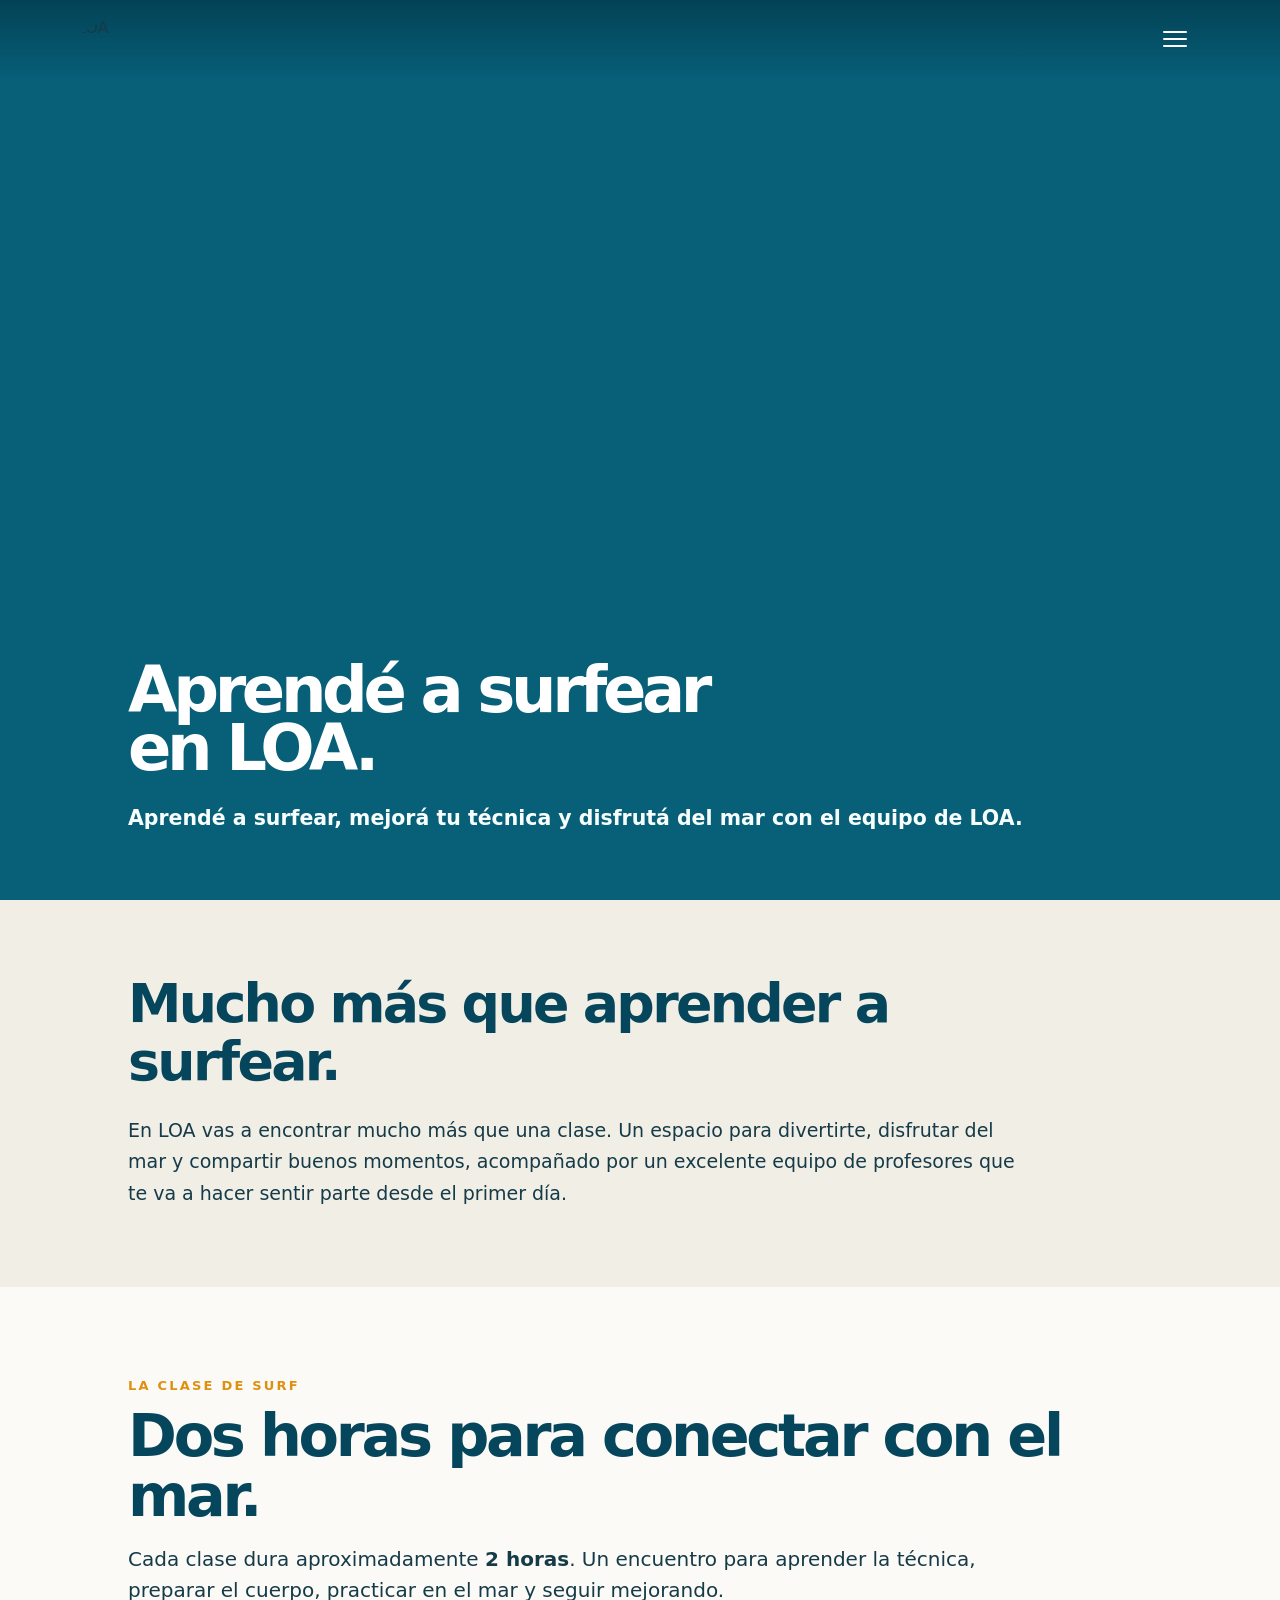
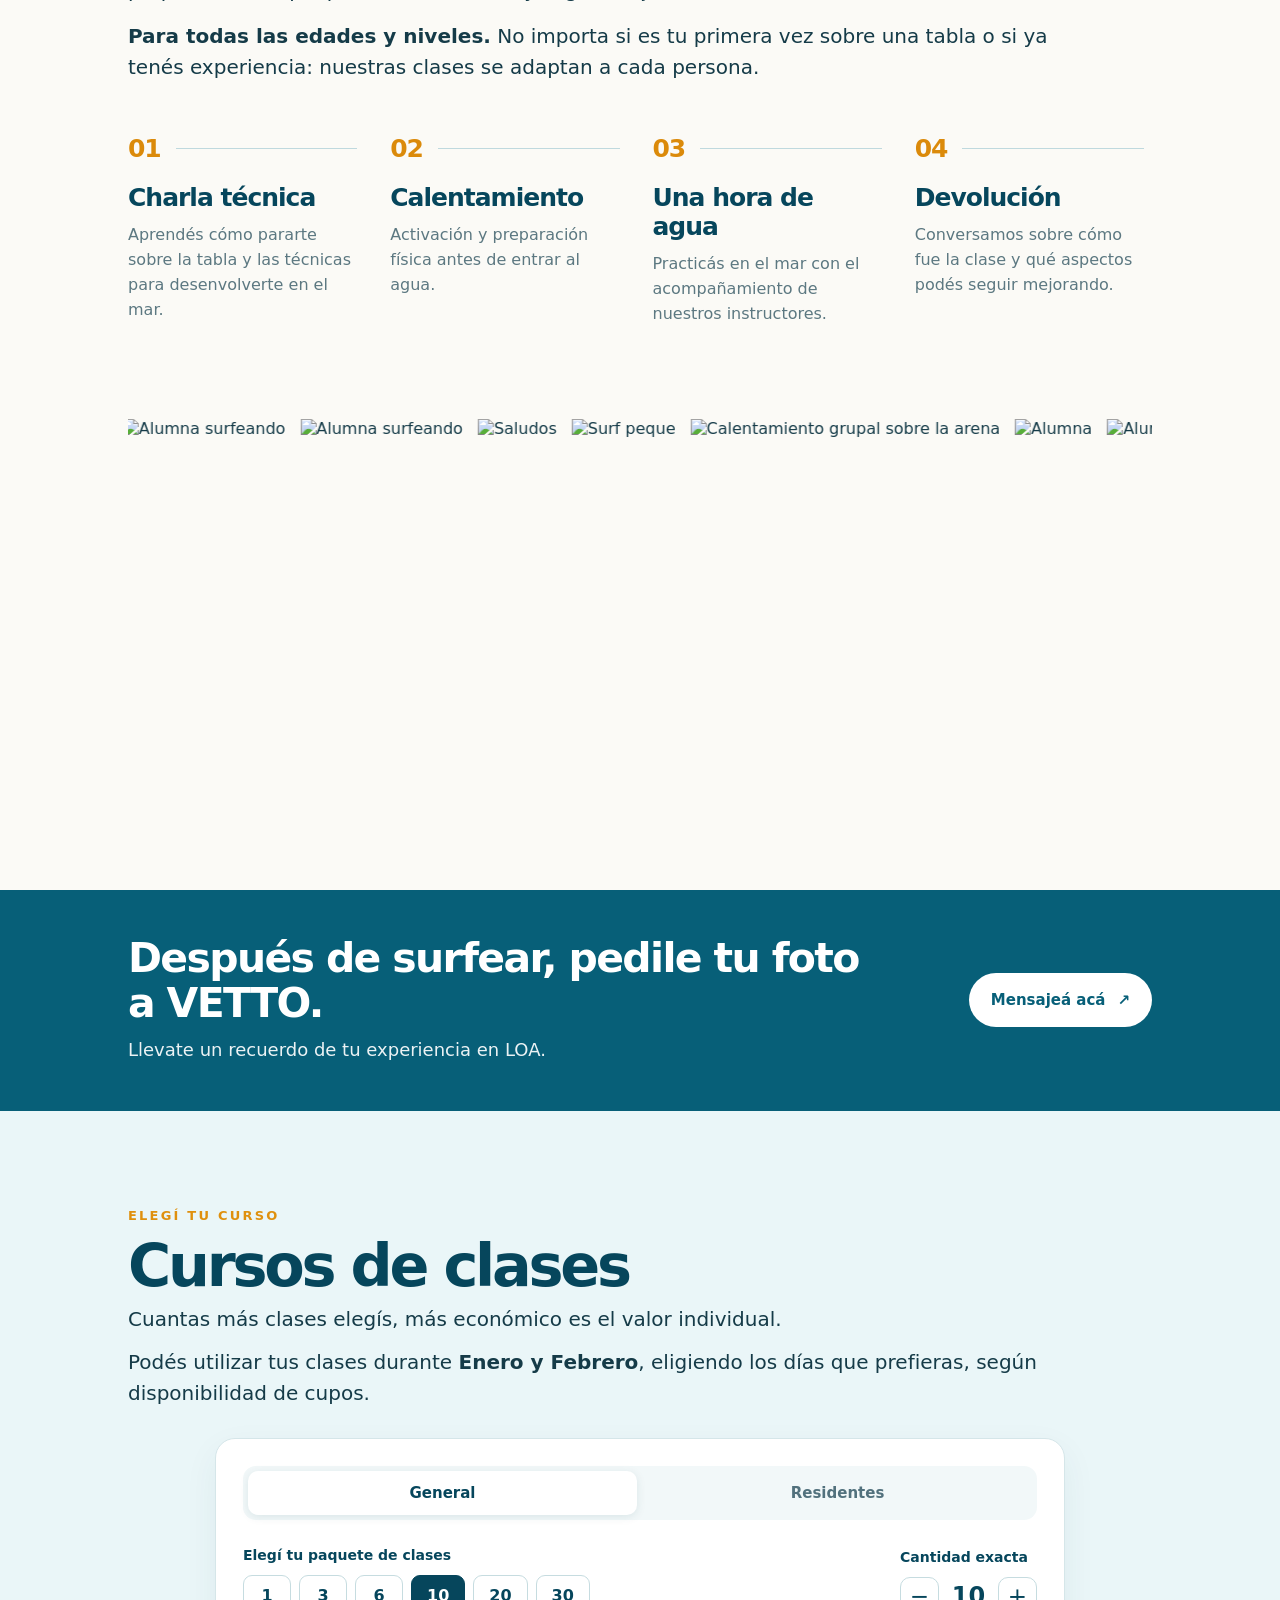
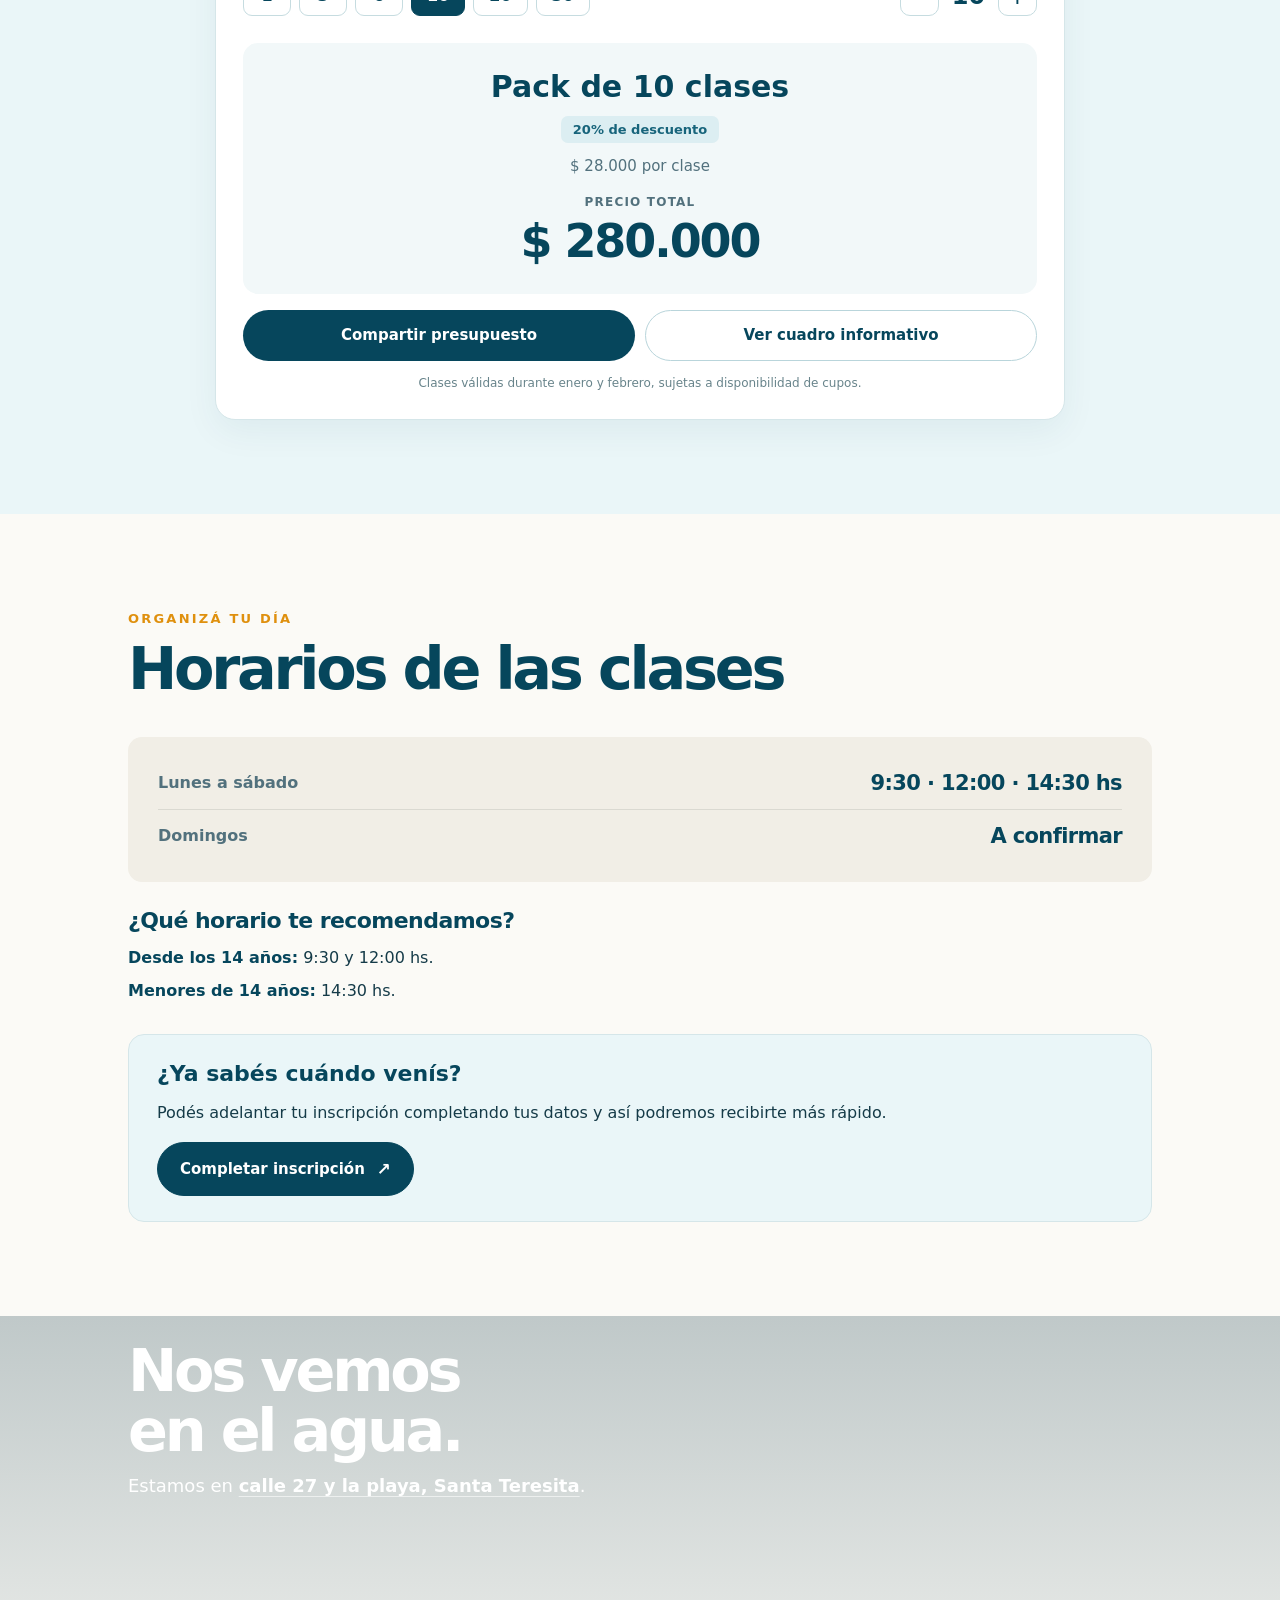
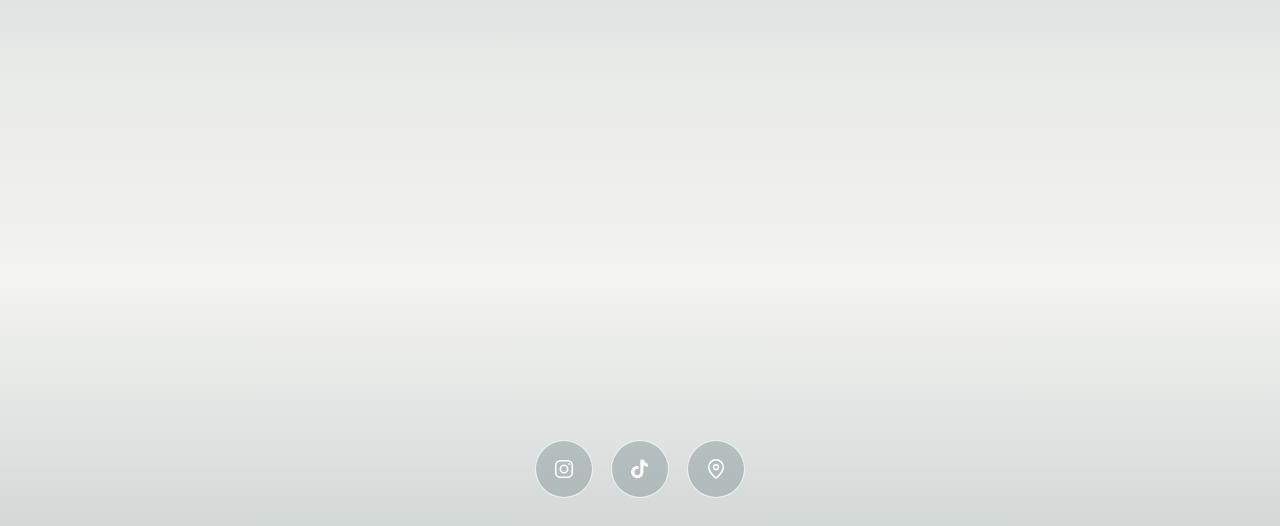
==== web/clases/index.html @ f071a252 "valores en vez de paquetes" ====
<!doctype html>
<html lang="es-AR">
<head>
    <meta charset="utf-8"><meta name="viewport" content="width=device-width,initial-scale=1">
    <title>Clases de surf · LOA</title>
    <meta name="description" content="Conocé cómo son las clases y cursos de surf de LOA en Santa Teresita. Horarios, modalidades y paquetes de clases.">
    <link rel="icon" type="image/png" href="images/favicon.png">
    <link rel="apple-touch-icon" href="images/favicon.png">
    <style>
        /* LOA · Clases de surf — CSS consolidado y sin estilos obsoletos. */
        :root{--deep:#06465c;--blue:#075f78;--orange:#f7a51a;--ink:#153b48;--muted:#67818b;--cream:#fbfaf6;--sky:#eaf6f8;--line:#dce8e9;--white:#fff;}
        *{box-sizing:border-box;}
        html{scroll-behavior:smooth;}
        body{margin:0;background:var(--cream);color:var(--ink);font-family:Inter,ui-sans-serif,system-ui,-apple-system,"Segoe UI",sans-serif;}
        button,a{font:inherit;}
        a{color:inherit;}
        .wrap{width:80%;max-width:1180px;margin-inline:auto;}
        .hero{background:#075f78 url("images/portadamen.jpg") center 52%/cover;position:relative;color:white;}
        .hero:before{content:"";position:absolute;inset:0;background:linear-gradient(90deg,rgba(0,35,48,.77),rgba(0,35,48,.33) 68%,rgba(0,35,48,.12)),linear-gradient(0deg,rgba(0,35,48,.6),transparent 55%);}
        .hero-content{position:relative;padding-bottom:32px;}
        .hero h1{font-size:clamp(56px,8vw,112px);letter-spacing:-.068em;line-height:.92;margin:17px 0 25px;}
        .hero p{font-size:clamp(17px,1.6vw,22px);line-height:1.5;max-width:650px;margin:0 0 30px;color:#f8ffff;font-weight:600;}
        section{padding:94px 0;}
        .label{font-size:13px;font-weight:850;letter-spacing:.17em;color:#df900e;}
        .heading{font-size:clamp(37px,4.6vw,64px);letter-spacing:-.055em;line-height:1.02;margin:12px 0 22px;color:var(--deep);}
        .section-blurb{font-size:17px;line-height:1.65;color:#52717d;}

        .pricing-heading{display:flex;justify-content:space-between;align-items:end;gap:30px;margin-bottom:29px;width:100%;}
        .pricing-heading .heading{margin-bottom:8px;}
        .pricing-heading p{margin:0;font-size:16px;line-height:1.5;color:#5a7982;max-width:100%;width:100%;}
        .finish{position:relative;color:white;overflow:hidden;}
        .finish:after{content:"";position:absolute;right:-80px;bottom:-270px;width:560px;height:560px;border:75px solid #ffffff0b;border-radius:50%;}
        .finish .wrap{position:relative;z-index:1;}
        .finish .heading{color:white;max-width:750px;}
        .finish p{font-size:18px;max-width:670px;line-height:1.65;color:#dbeff2;}
        a:focus-visible,button:focus-visible{outline:3px solid var(--orange);outline-offset:3px;}
        @media(max-width:1050px){.wrap{width:auto;margin:0 6vw;}}
        @media(max-width:760px){.wrap{margin:0 20px;}.hero-content{padding-bottom:24px;}.hero h1{font-size:clamp(54px,13vw,78px);}section{padding:66px 0;}.pricing-heading{display:block;}}
        @media(max-width:380px){.wrap{margin:0 16px;}}
        @media(prefers-reduced-motion:reduce){*{scroll-behavior:auto!important;transition:none!important;}}
        .pricing{background:#eaf6f8;}

        .pricing-heading > div{width:100%;}

        .surf-price-list{background:#fff;border:1px solid #d5e6e9;border-radius:20px;overflow:hidden;max-width:850px;width:100%;margin:0 auto;}
        .surf-price-head,.surf-price-row{display:grid;grid-template-columns:1.15fr 1fr 1fr;align-items:center;column-gap:16px;padding-left:29px;padding-right:29px;}
        .surf-price-head{background:#f2f8f9;color:#708b93;font-size:11px;font-weight:850;letter-spacing:.12em; padding-top:13px; padding-bottom:13px; }
        .surf-price-head span:first-child{text-align:left;}
        .surf-price-head span:nth-child(2){text-align:center;}
        .surf-price-head span:nth-child(3){text-align:right;}
        .surf-price-row{border-top:1px solid #e5edef;min-height:54px;padding-top:9px;padding-bottom:9px;}
        .surf-price-residents{display:flex;align-items:center;justify-content:space-between;gap:12px;padding:14px 29px;background:#f2f8f9;border-top:2px solid #c3dfe5;color:#153b48;font-size:12px;font-weight:850;letter-spacing:.1em;}
        .surf-residents-discount{background:#dceef2;color:#17647b;padding:6px 10px;border-radius:6px;font-size:11px;font-weight:800;letter-spacing:.03em;white-space:nowrap;}
        .surf-count{text-align:left;}
        .surf-count strong{font-size:20px;color:var(--deep);font-weight:750;white-space:nowrap;}
        .surf-count-word{font-size:.78em;font-weight:650;letter-spacing:-.02em;color:var(--deep);}
        .surf-total{font-size:20px;color:var(--deep);font-weight:750;text-align:center;letter-spacing:-.035em;}
        .surf-unit{text-align:right;font-size:17px;font-weight:400;color:var(--blue);}
        .surf-price-badge{display:table;margin:3px 0 0 auto;padding:3px 8px;background:#e0f2f5;border-radius:5px;color:#17647b;font-size:10px;font-weight:800;line-height:1.25;letter-spacing:.02em;white-space:nowrap;}
        .surf-quote{max-width:850px;margin:0 auto;background:#fff;border:1px solid #d5e6e9;border-radius:20px;padding:27px;box-shadow:0 12px 35px rgba(10,68,82,.06);}
        .surf-quote-tabs{display:grid;grid-template-columns:1fr 1fr;gap:6px;padding:5px;background:#f2f8f9;border-radius:13px;}
        .surf-quote-tabs button{border:0;border-radius:10px;background:transparent;padding:13px 8px;color:#52717d;font:inherit;font-size:15px;font-weight:750;cursor:pointer;}
        .surf-quote-tabs button[aria-selected="true"]{background:#fff;color:var(--deep);box-shadow:0 2px 10px rgba(10,68,82,.10);}
        .surf-quote-controls{display:grid;grid-template-columns:1fr auto;align-items:end;gap:22px;margin:27px 0;}
        .surf-quote-label{display:block;font-size:14px;font-weight:750;color:var(--deep);margin-bottom:12px;}
        .surf-quote-packs{display:flex;flex-wrap:wrap;gap:8px;}
        .surf-quote-packs button{border:1px solid #c6dce0;background:#fff;color:var(--deep);border-radius:9px;padding:10px 15px;min-width:48px;font:inherit;font-weight:750;cursor:pointer;}
        .surf-quote-packs button[aria-pressed="true"]{background:var(--deep);border-color:var(--deep);color:#fff;}
        .surf-quote-stepper{display:flex;align-items:center;gap:12px;}
        .surf-quote-stepper button{width:39px;height:39px;border:1px solid #c6dce0;border-radius:10px;background:white;color:var(--deep);font-size:23px;cursor:pointer;}
        .surf-quote-stepper button:disabled{opacity:.35;cursor:default;}
        .surf-quote-count{min-width:35px;text-align:center;color:var(--deep);font-size:24px;font-weight:800;}
        .surf-quote-summary{background:#f2f8f9;border-radius:15px;padding:26px;text-align:center;}
        .surf-quote-summary h3{margin:0 0 12px;color:var(--deep);font-size:clamp(23px,3vw,30px);}
        .surf-quote-discount{display:inline-block;padding:6px 12px;border-radius:7px;background:#dceef2;color:#17647b;font-size:13px;font-weight:800;}
        .surf-quote-detail{margin:14px 0;color:#52717d;font-size:15px;}
        .surf-quote-total-label{display:block;margin:20px 0 5px;color:#52717d;font-size:12px;font-weight:800;letter-spacing:.1em;}
        .surf-quote-total{display:block;color:var(--deep);font-size:clamp(32px,5vw,46px);font-weight:800;letter-spacing:-.045em;}
        .surf-quote-copy{display:flex;align-items:center;justify-content:center;width:100%;margin-top:16px;min-height:51px;border:0;border-radius:999px;background:var(--deep);color:white;font:inherit;font-size:15px;font-weight:750;cursor:pointer;}
        .surf-quote-copy:hover{background:var(--blue);}
        .surf-quote-actions{display:grid;grid-template-columns:1fr 1fr;gap:10px;margin-top:16px;}
        .surf-quote-actions .surf-quote-copy{margin-top:0;}
        .surf-quote-info-button{min-height:51px;border:1px solid #b9d5db;border-radius:999px;background:#fff;color:var(--deep);font:inherit;font-size:15px;font-weight:750;cursor:pointer;}
        .surf-quote-info-button:hover{background:#f2f8f9;}
        .surf-info-dialog{width:min(650px,calc(100vw - 28px));max-height:min(80vh,800px);overflow:auto;border:1px solid #d5e6e9;border-radius:18px;padding:25px;background:#fff;color:var(--deep);box-shadow:0 24px 70px rgba(3,44,58,.25);}
        .surf-info-dialog::backdrop{background:rgba(3,44,58,.58);}
        .surf-info-title{display:flex;justify-content:space-between;align-items:center;gap:12px;margin-bottom:16px;}
        .surf-info-title h3{margin:0;font-size:25px;color:var(--deep);}
        .surf-info-close{width:35px;height:35px;border:1px solid #d5e6e9;border-radius:50%;background:#f2f8f9;color:var(--deep);font-size:23px;cursor:pointer;}
        .surf-info-dialog h4{font-size:17px;margin:20px 0 9px;color:var(--deep);}
        .surf-info-table{width:100%;border-collapse:collapse;text-align:right;font-size:14px;}
        .surf-info-table th,.surf-info-table td{padding:10px 5px;border-bottom:1px solid #e5edef;}
        .surf-info-table th{font-size:11px;color:#708b93;letter-spacing:.03em;}
        .surf-info-table th:first-child,.surf-info-table td:first-child{text-align:left;}
        .surf-info-dialog>p{font-size:13px;color:#52717d;line-height:1.55;}
        .surf-quote-note{margin:13px 0 0;text-align:center;color:#68848b;font-size:12px;line-height:1.5;}
        @media(max-width:700px){.surf-quote{width:calc(100vw - 24px);max-width:none;margin-left:calc(50% - 50vw + 12px);padding:22px 9px 28px;background:#fff;border:1px solid #d5e6e9;border-radius:18px;box-shadow:none;}.surf-quote-controls{grid-template-columns:minmax(0,1fr) auto;align-items:start;gap:12px;margin:26px 0;}.surf-quote-controls>div{min-width:0;}.surf-quote-label{font-size:13px;margin-bottom:12px;}.surf-quote-packs{display:grid;grid-template-columns:repeat(3,minmax(0,1fr));gap:7px;max-width:170px;}.surf-quote-packs button{min-width:0;padding:9px 6px;font-size:15px;}.surf-quote-stepper{gap:6px;}.surf-quote-stepper button{width:34px;height:40px;font-size:22px;}.surf-quote-count{min-width:28px;font-size:22px;}.surf-quote-summary{padding:27px 12px;}.surf-quote-tabs button{font-size:14px;}}
        @media(max-width:700px){.surf-quote-actions{gap:7px;}.surf-quote-actions button{font-size:12px;padding:0 8px;}.surf-info-dialog{padding:17px;}.surf-info-table{font-size:12px;}.surf-info-table th{font-size:10px;}}
        .surf-availability{font-size:16px;line-height:1.55;color:var(--deep);margin:23px 0 9px;}
        .surf-prices-coming-soon{padding:28px 30px;background:#fff;border:1px solid #d5e6e9;border-radius:20px;color:var(--deep);font-size:clamp(20px,2.5vw,28px);font-weight:750;line-height:1.3;}
        @media(max-width:760px){.surf-price-list{border-radius:16px;}.surf-price-head,.surf-price-row{grid-template-columns:1.1fr 1.15fr 1fr;gap:8px;padding-left:13px;padding-right:13px;}.surf-price-head{font-size:9px;letter-spacing:.015em;}.surf-price-row{min-height:50px;padding-top:8px;padding-bottom:8px;}.surf-price-residents{padding:13px;font-size:11px;}.surf-residents-discount{font-size:10px;}.surf-count strong{font-size:16px;}.surf-total{font-size:16px;white-space:nowrap;}.surf-unit{font-size:14px;white-space:nowrap;font-weight:400;}.surf-price-badge{font-size:9px;padding:3px 6px;}.surf-availability{font-size:15px;}}
        @media(max-width:390px){.surf-price-head,.surf-price-row{padding-left:10px;padding-right:10px;gap:5px;}.surf-total{font-size:15px;}.surf-unit{font-size:13px;}.surf-count strong{font-size:15px;}}
        #horarios .surf-hours-flow{display:block;margin-top:38px;}
        #horarios .surf-hours-group{background:#f1eee6;border:0;box-shadow:none;border-radius:14px;padding:20px 30px;}
        #horarios .surf-hours-line{display:flex;align-items:center;justify-content:space-between;gap:18px;padding:14px 0;border-bottom:1px solid #dad9d1;}
        #horarios .surf-hours-line:last-child{border-bottom:0;}
        #horarios .surf-hours-line span{color:#52717d;font-size:16px;line-height:1.45;font-weight:600;}
        #horarios .surf-hours-line strong{color:var(--deep);font-size:21px;font-weight:750;letter-spacing:-.03em;text-align:right;}
        #horarios .surf-hours-guidance{margin-top:26px;}
        #horarios .surf-hours-guidance h3{margin:0 0 13px;color:var(--deep);font-size:22px;letter-spacing:-.025em;}
        #horarios .surf-hours-guidance p{margin:9px 0;color:var(--ink);font-size:16px;line-height:1.55;}
        #horarios .surf-hours-guidance strong{color:var(--deep);}
        @media(max-width:700px){#horarios .surf-hours-flow{margin-top:26px;}#horarios .surf-hours-group{padding:16px 20px;border-radius:16px;}#horarios .surf-hours-line{align-items:flex-start;flex-direction:column;gap:4px;padding:14px 0;}#horarios .surf-hours-line span{font-size:16px;}#horarios .surf-hours-line strong{font-size:19px;text-align:left;}#horarios .surf-hours-guidance h3{font-size:20px;}#horarios .surf-hours-guidance p{font-size:15px;}}
        .surf-lesson-section{padding-top:88px;padding-bottom:92px;}
        .surf-lesson-intro{max-width:940px;}
        .surf-lesson-intro .heading{margin-bottom:18px;}
        .surf-lesson-intro .section-blurb{max-width:100%;margin:0;font-size:20px;line-height:1.55;color:#153b48;}
        .surf-lesson-flow{display:grid;grid-template-columns:repeat(4,minmax(0,1fr));gap:25px;margin-top:53px;}
        .surf-lesson-item{position:relative;min-width:0;padding:0 8px 0 0;}
        .surf-lesson-number{display:flex;align-items:center;gap:15px;font-size:25px;line-height:1;color:#db8a0a;font-weight:750;letter-spacing:-.045em;padding-bottom:22px;}
        .surf-lesson-number span{display:block;height:1px;flex:1;background:#bfd9de;}
        .surf-lesson-item h3{font-size:clamp(20px,2vw,25px);line-height:1.16;letter-spacing:-.04em;color:var(--deep);margin:0 0 11px;font-weight:750;}
        .surf-lesson-item p{margin:0;color:#5c7881;font-size:16px;line-height:1.55;}
        @media(max-width:900px){.surf-lesson-flow{grid-template-columns:repeat(2,minmax(0,1fr));row-gap:32px;}.surf-lesson-item p{max-width:340px;}}
        @media(max-width:600px){.surf-lesson-section{padding-top:60px;padding-bottom:66px;}.surf-lesson-intro .section-blurb{font-size:18px;line-height:1.6;}.surf-lesson-flow{gap:0;}.surf-lesson-item{grid-template-columns:51px 1fr;column-gap:15px;}.surf-lesson-number{grid-row:1 / span 2;}}
        .surf-gallery{padding:0 0 80px;background:var(--cream);}
        .surf-gallery .wrap{position:relative;}
        .surf-gallery-window{overflow:hidden;touch-action:pan-y;cursor:grab;user-select:none;}
        .surf-gallery-window.is-dragging{cursor:grabbing;}
        .surf-gallery-window::-webkit-scrollbar{display:none;}
        .surf-gallery-track{display:flex;gap:15px;width:max-content;padding-bottom:1px;will-change:transform;}
        .surf-gallery-track img{height:390px;width:auto;max-width:82vw;object-fit:cover;display:block;scroll-snap-align:start;flex-shrink:0;user-select:none;-webkit-user-drag:none;pointer-events:none;}
        @media(max-width:760px){
            .surf-gallery{padding-bottom:55px;}
            .surf-gallery .wrap{margin-left:6px;margin-right:6px;}
            .surf-gallery-track{gap:10px;}
            /* Una imagen completa a lo ancho del carrusel, sin mostrar la siguiente. */
            .surf-gallery-track img{
                width:calc(100vw - 12px);
                min-width:calc(100vw - 12px);
                max-width:none;
                height:340px;
                object-fit:cover;
            }
        }
        .hero{background-position:center 52%;}
        .finish{background:url("images/portadamen.jpg") center 54%/cover no-repeat;}
        .finish:after{display:none;}

        .hero{
            height:100svh;
            min-height:720px;
            max-height:none;
            padding:100px 0 48px;
            display:flex;
            align-items:flex-end;
        }
        .hero .hero-content{
            margin-top:auto;
            margin-bottom:0;
            padding-bottom:0;
            z-index:1; }
        @media(max-width:760px){.hero{height:100svh;min-height:640px;padding:88px 0 32px;}.hero .hero-content{padding-bottom:0;}}
        .finish{display:flex;flex-direction:column;justify-content:stretch;}
        .finish .surf-finish-content{display:flex;flex-direction:column;}
        .finish .surf-finish-copy{flex:0 0 auto;}
        .finish .surf-finish-socials{display:flex;justify-content:center;align-items:center;margin-top:auto;padding-top:24px;gap:18px;}
        .finish .surf-finish-socials a{display:flex;align-items:center;justify-content:center;border:1.4px solid rgba(255,255,255,.78);border-radius:50%;background:rgba(5,38,49,.18);color:white;text-decoration:none;transition:background .2s,transform .2s;width:58px;height:58px;}
        .finish .surf-finish-socials a:hover{background:rgba(5,38,49,.45);transform:translateY(-2px);}
        .finish .surf-finish-socials svg{display:block;width:22px;height:22px;}

        @media (max-width:760px){.hero{background-image:url("images/portada mobile.jpg");background-position:50% center;background-size:cover;}.hero:before{background:linear-gradient(180deg,rgba(0,35,48,.05) 0%,rgba(0,35,48,.07) 36%,rgba(0,35,48,.52) 66%,rgba(0,35,48,.82) 100%);}}
        .pricing .pricing-heading p,
        .pricing .pricing-heading p.surf-availability {
            font-size:20px;
            line-height:1.55;
            color:#153b48;
            font-weight:400;
        }
        .pricing .pricing-heading p.surf-availability{margin-top:12px;}
        .finish{padding-top:42px;}



        @media(max-width:760px){.pricing .pricing-heading p,
        .pricing .pricing-heading p.surf-availability{font-size:18px;line-height:1.6;}.finish{padding-top:34px;}.finish .surf-finish-socials{gap:14px;}.finish .surf-finish-socials a{width:50px;height:50px;}.finish .surf-finish-socials svg{width:20px;height:20px;}}
        @media(max-width:760px){.finish{background-position:center 47%;background-size:cover;}}
        .hero-content > p {margin-bottom:18px;}

        @media (min-width:761px) {.finish {
            background-image: linear-gradient(180deg,
            rgba(3,44,58,.24) 0%,
            rgba(3,44,58,.07) 45%,
            rgba(3,44,58,.03) 70%,
            rgba(3,44,58,.16) 100%
            ), url("images/portadasanti.jpg");
        }}
        @media (min-width:761px) {.hero h1 { font-size:clamp(54px,5vw,76px); }.hero p { max-width:none; }@media (min-width:1250px) {.hero p { white-space:nowrap; }}}
        #horarios .surf-hours-notice-card{display:block;
            margin-top:30px; padding:25px 28px;
            background:#eaf6f8; border:1px solid #d5e6e9;
            border-radius:16px;
        }
        #horarios .surf-hours-notice-copy h3{margin:0 0 12px;color:var(--deep);line-height:1.25;font-weight:750;font-size:22px;}
        #horarios .surf-hours-notice-copy p{color:var(--ink);
            margin:0; max-width:830px; font-size:16px; line-height:1.6;
        }
        @media(max-width:760px){#horarios .surf-hours-notice-card{margin-top:25px;}.finish{background-image:linear-gradient(180deg,rgba(3,44,58,.24) 0%,rgba(3,44,58,.10) 48%,rgba(3,44,58,.38) 100%),url("images/bottom mobile.jpg");}}
        .hero::before {

            background:linear-gradient(to bottom,
            rgba(0,35,48,0) 0%,
            rgba(0,35,48,0) 55%,
            rgba(0,35,48,.12) 73%,
            rgba(0,35,48,.35) 100%);
            pointer-events:none;
        }
        @media (max-width:760px) {.hero::before {
            display:block;
            background:linear-gradient(to bottom,
            rgba(0,35,48,0) 0%,
            rgba(0,35,48,0) 50%,
            rgba(0,35,48,.18) 70%,
            rgba(0,35,48,.43) 100%);
        }}
        .loa-wa-float{
            position:fixed;right:28px;bottom:28px;z-index:90;
            display:inline-flex;align-items:center;justify-content:center;gap:0;
            width:62px;height:62px;padding:0;border-radius:999px;
            background:#25d366;color:#fff;text-decoration:none;
            font-size:15px;font-weight:750;line-height:1.2;white-space:nowrap;
            box-shadow:0 12px 30px rgba(0,35,48,.25);

            overflow:hidden;

            opacity:0;
            visibility:hidden;
            pointer-events:none;
            transform:translateY(16px) scale(.96);
            transition:opacity .3s ease, transform .3s ease, visibility .3s ease, background .2s ease;
        }
        .loa-wa-float svg{width:32px;height:32px;flex:none;display:block;fill:currentColor;}
        .loa-wa-float:hover{background:#1ebe5d;}
        @media(max-width:760px){.loa-wa-float{right:18px;bottom:22px;width:58px;height:58px;font-size:13px;}.loa-wa-float svg{width:29px;height:29px;}}

        .loa-site-nav {
            position:fixed; z-index:100; top:0; left:0; right:0;
            height:78px; display:flex; align-items:center;
            padding:0 max(6vw,calc((100vw - 1180px)/2));
            background:linear-gradient(180deg,rgba(0,35,48,.48),transparent);
            border-bottom:0; transition:background .35s ease,box-shadow .35s ease;
        }
        .loa-site-nav.loa-nav-scrolled {
            background:rgba(255,255,255,.94);
            -webkit-backdrop-filter:blur(16px);backdrop-filter:blur(16px);
            box-shadow:0 8px 30px #073f4e12;
        }
        .loa-site-logo {
            position:relative; z-index:2;
            display:block;width:58px;height:58px;flex:0 0 58px;
            text-decoration:none;overflow:visible;
        }
        .loa-site-logo img {
            position:absolute;top:8px;left:-16px;
            width:124px;height:124px;max-width:none;margin:0;
            object-fit:contain;border-radius:50%;
            transition:width .3s ease,height .3s ease,top .3s ease,left .3s ease;
        }
        .loa-nav-scrolled .loa-site-logo img {top:0;left:0;width:58px;height:58px;}
        .loa-site-links {display:flex;align-items:center;gap:24px;margin-left:auto;}
        .loa-site-links a {
            color:white;text-decoration:none;font-size:17px;font-weight:400;
            text-shadow:0 1px 12px #00394d88;transition:color .25s ease;
            white-space:nowrap;
        }
        .loa-site-links a:hover{text-decoration:underline;}
        .loa-nav-scrolled .loa-site-links a {color:#06465c;text-shadow:none;}
        .loa-site-links a.loa-menu-cta {
            background:#f7a51a;color:white!important;padding:12px 18px;
            border-radius:999px;font-weight:600;
        }
        .loa-menu-toggle {
            display:none;position:relative;z-index:102;
            border:0;background:transparent;padding:8px;
            cursor:pointer;margin-left:auto;margin-right:8px;
        }
        .loa-menu-toggle span {
            display:block;width:24px;height:2px;background:white;
            margin:5px 0;border-radius:2px;transition:background .25s ease;
        }
        .loa-nav-scrolled .loa-menu-toggle span {background:#06465c;}
        @media (max-width:1449px){.loa-menu-toggle{display:block;}.loa-site-links {
                                                                      position:fixed;top:78px;
                                                                      left:max(18px,6vw);right:max(18px,6vw);
                                                                      height:auto;display:flex;flex-direction:column;align-items:stretch;
                                                                      gap:0;padding:10px;margin:0;
                                                                      background:rgba(255,255,255,.98);
                                                                      border:1px solid #dcecef;border-radius:18px;
                                                                      box-shadow:0 18px 50px #073f4e24;
                                                                      opacity:0;pointer-events:none;transform:translateY(-12px);
                                                                      transition:transform .22s ease,opacity .22s ease;
                                                                      z-index:101;
                                                                  }.loa-site-links.open{opacity:1;pointer-events:auto;transform:none;}.loa-site-links a,.loa-nav-scrolled .loa-site-links a {
                                                                                                                                          display:block;color:#06465c;text-shadow:none;
                                                                                                                                          padding:13px 14px;border-radius:12px;font-size:17px;
                                                                                                                                      }.loa-site-links a.loa-menu-cta {
                                                                                                                                           margin-top:6px;text-align:center;color:white!important;padding:13px 14px;
                                                                                                                                       }}
        @media (max-width:800px){.loa-site-nav{height:68px;padding:0 18px;}.loa-site-logo{width:50px;height:50px;flex-basis:50px;}.loa-site-logo img {top:10px;left:0;width:106px;height:106px;}.loa-nav-scrolled .loa-site-logo img {top:0;left:0;width:50px;height:50px;}.loa-site-links{top:68px;left:12px;right:12px;}.loa-site-links a,.loa-nav-scrolled .loa-site-links a{font-size:18px;}}

        .loa-wa-float.loa-wa-visible {
            opacity:1;
            visibility:visible;
            pointer-events:auto;
            transform:translateY(0) scale(1);
        }
        @media (prefers-reduced-motion:reduce) {.loa-wa-float{transition:none;}}

        /* Mobile: cuatro etapas de la clase en dos columnas (2 × 2). */
        @media (max-width:600px) {
            .surf-lesson-flow {
                grid-template-columns:repeat(2,minmax(0,1fr));
                column-gap:18px;
                row-gap:26px;
                margin-top:32px;
            }
            .surf-lesson-item {
                display:block;
                min-width:0;
                padding:0;
                border-top:0;
            }
            .surf-lesson-number {
                display:flex;
                align-items:center;
                gap:12px;
                padding:0 0 15px;
                font-size:22px;
            }
            .surf-lesson-number span {display:block;}
            .surf-lesson-item h3 {
                font-size:19px;
                line-height:1.16;
                margin:0 0 9px;
            }
            .surf-lesson-item p {
                font-size:14px;
                line-height:1.5;
                max-width:none;
            }
        }

        /* Ajustes del 15/11: precios compactos, aviso simple y cierre más amplio. */



        /* Aviso de cupos e inscripción. */




        /* Cierre: más imagen visible, textos arriba y redes al pie. */


        .finish .surf-finish-copy .heading { margin:0 0 10px; }
        .finish .surf-finish-copy p { margin:0; }

        @media (max-width:760px) {
            .surf-price-head { padding-top:12px; padding-bottom:12px; }
            #horarios .surf-hours-notice-card { padding:18px 19px; }
            #horarios .surf-hours-notice-copy h3 { font-size:18px; }
            #horarios .surf-hours-notice-copy p { font-size:15px; }


            .finish .surf-finish-copy .heading { margin:0 0 9px; }
        }

        /* Inscripción: acción principal azul oscuro. */
        #horarios .surf-hours-register {
            display:inline-flex; align-items:center; justify-content:center;
            margin-top:17px; padding:0 22px;
            min-height:54px; border:1px solid var(--deep); border-radius:999px;
            background:var(--deep); color:#fff;
            font-size:15px; font-weight:700; line-height:1.2; text-decoration:none;
            transition:border-color .18s ease,background .18s ease;
        }
        #horarios .surf-hours-register span { display:inline-block; margin-left:12px; color:#fff; font-size:17px; line-height:1; }
        #horarios .surf-hours-register:hover { background:var(--blue); border-color:var(--blue); }
        @media(max-width:760px){#horarios .surf-hours-register{margin-top:15px;min-height:50px;font-size:14px;padding:0 18px;}}

        /* Ajustes finales: cierre casi a pantalla completa y dirección blanca. */
        .finish { height:90svh; min-height:600px; padding:25px 0 28px; }
        .finish .surf-finish-content { min-height:0; height:100%; flex:1; gap:24px; }
        .finish .surf-finish-copy p,
        .finish .surf-finish-copy p strong { color:#fff; }
        .finish .surf-finish-copy p a { color:inherit; text-decoration:underline; text-decoration-color:rgba(255,255,255,.6); text-underline-offset:4px; }
        .finish .surf-finish-copy p a:hover { text-decoration-color:#fff; }
        @media (max-width:760px) {
            .finish { height:88svh; min-height:560px; padding:22px 0 23px; }
            .finish .surf-finish-content { min-height:0; height:100%; gap:20px; }
        }

        /* Dos fotos en la portada: transición suave sin oscurecer los originales. */
        .hero { isolation:isolate; overflow:hidden; }
        .hero::before { display:none; } /* No se aplica degradado ni sombra a las fotos. */
        .hero-photo {
            position:absolute; inset:0; z-index:-1;
            background-position:center 52%; background-size:cover; background-repeat:no-repeat;
            opacity:0; transition:opacity 1.3s ease;
            pointer-events:none;
        }
        .hero-photo.is-active { opacity:1; }
        .hero-photo-first { background-image:url("images/portadamen.jpg"); }
        .hero-photo-second { background-image:url("images/lei.JPG"); }

        @media (max-width:760px) {
            .hero-photo { background-position:center center; }
            .hero-photo-first { background-image:url("images/portadaleimobile.png"); }
            .hero-photo-second {
                background-image:url("images/portada mobile.JPG");
                background-position:58% center;
            }
        }
        @media (prefers-reduced-motion:reduce) {
            .hero-photo { transition:none; }
        }

        /* Galería: fotografías exclusivas según tamaño de pantalla. */
        .surf-gallery-track img.gallery-mobile-only { display:none; }
        @media (max-width:760px) {
            .surf-gallery-track img.gallery-mobile-only { display:block; }
            .surf-gallery-track img.gallery-desktop-only { display:none; }
        }

        /* Franja destacada VETTO debajo de la galería. */
        .surf-photo-band{background:#075f78;padding:46px 0;}
        .surf-photo-band-inner{display:flex;align-items:center;justify-content:space-between;gap:28px;flex-wrap:wrap;}
        .surf-photo-band-copy{max-width:760px;}
        .surf-photo-band-copy h2{margin:0 0 10px;color:#fff;font-size:clamp(28px,3.2vw,42px);line-height:1.1;letter-spacing:-.04em;font-weight:750;}
        .surf-photo-band-copy p{margin:0;color:rgba(255,255,255,.92);font-size:18px;line-height:1.6;}
        .surf-photo-band-button{display:inline-flex;align-items:center;justify-content:center;min-height:54px;padding:0 22px;border-radius:999px;background:#fff;color:#075f78;text-decoration:none;font-size:15px;font-weight:750;white-space:nowrap;transition:transform .2s ease,background .2s ease;}
        .surf-photo-band-button span{display:inline-block;margin-left:12px;}
        .surf-photo-band-button:hover{background:#f4f7f8;transform:translateY(-1px);}
        @media(max-width:760px){.surf-photo-band{padding:34px 0;}.surf-photo-band-inner{align-items:flex-start;gap:20px;}.surf-photo-band-copy h2{font-size:31px;}.surf-photo-band-copy p{font-size:16px;}.surf-photo-band-button{min-height:50px;padding:0 18px;font-size:14px;}}
        .surf-lesson-intro .surf-all-ages{margin-top:15px;}

        /* Presentación de la experiencia LOA, inmediatamente después de la portada. */
        .surf-experience-band { background:#f1eee6; padding:75px 0 78px; }
        .surf-experience { max-width:900px; }
        .surf-experience h2 { margin:0 0 24px; color:var(--deep); font-size:clamp(34px,4.2vw,56px); letter-spacing:-.05em; line-height:1.08; font-weight:750; }
        .surf-experience p { margin:0 0 16px; color:var(--ink); font-size:19px; line-height:1.65; }
        .surf-experience p:last-child { margin-bottom:0; }
        @media(max-width:760px) {
            .surf-experience-band { padding:52px 0 56px; }
            .surf-experience h2 { font-size:clamp(31px,8vw,41px); margin-bottom:19px; }
            .surf-experience p { font-size:16px; line-height:1.65; }
        }

        @media (max-width:760px) {
            .surf-gallery-track img.gallery-natural {
                width: auto;
                min-width: 0;
                max-width: none;
                height: 340px;
                object-fit: contain;
            }
        }
    </style>


















    <link rel="preload" as="image" href="images/portadamen.jpg" media="(min-width:761px)" fetchpriority="high">
    <link rel="preload" as="image" href="images/portadaleimobile.png" media="(max-width:760px)" fetchpriority="high">
</head>
<body>
<nav class="loa-site-nav" id="loa-site-nav" aria-label="Navegación principal de LOA">
    <a href="https://loasurf.com.ar/" class="loa-site-logo" aria-label="LOA, ir al inicio">
        <img src="images/logoloa.png" alt="LOA">
    </a>
    <button class="loa-menu-toggle" id="loa-menu-toggle" type="button" aria-label="Abrir menú" aria-expanded="false" aria-controls="loa-menu-principal">
        <span></span><span></span><span></span>
    </button>
    <div class="loa-site-links" id="loa-menu-principal">
        <a href="https://loasurf.com.ar/">Inicio</a>
        <a href="#la-clase">La clase</a>
        <a href="#paquetes">Valores</a>
        <a href="#horarios">Horarios</a>
        <a class="loa-menu-cta" href="https://loasurf.com.ar/verano2027/">Colonia de playa</a>
    </div>
</nav>
<main>
    <section class="hero" id="inicio">
        <div class="hero-photo hero-photo-first is-active" aria-hidden="true"></div>
        <div class="hero-photo hero-photo-second" aria-hidden="true"></div>
        <div class="wrap hero-content"><h1>Aprendé a surfear<br>en LOA.</h1><p>Aprendé a surfear, mejorá tu técnica y disfrutá del mar con el equipo de LOA.</p></div></section>
    <section class="surf-experience-band" aria-labelledby="surf-experience-title">
        <div class="wrap">
            <div class="surf-experience">
                <h2 id="surf-experience-title">Mucho más que aprender a surfear.</h2>
                <p>En LOA vas a encontrar mucho más que una clase. Un espacio para divertirte, disfrutar del mar y compartir buenos momentos, acompañado por un excelente equipo de profesores que te va a hacer sentir parte desde el primer día.</p>
            </div>
        </div>
    </section>
    <section id="la-clase" class="surf-lesson-section">
        <div class="wrap">
            <div class="surf-lesson-intro">
                <span class="label">LA CLASE DE SURF</span>
                <h2 class="heading">Dos horas para conectar con el mar.</h2>
                <p class="section-blurb">Cada clase dura aproximadamente <strong>2 horas</strong>. Un encuentro para aprender la técnica, preparar el cuerpo, practicar en el mar y seguir mejorando.</p>
                <p class="section-blurb surf-all-ages"><strong>Para todas las edades y niveles.</strong> No importa si es tu primera vez sobre una tabla o si ya tenés experiencia: nuestras clases se adaptan a cada persona.</p>
            </div>
            <div class="surf-lesson-flow" aria-label="Las cuatro etapas de la clase de surf">
                <article class="surf-lesson-item">
                    <div class="surf-lesson-number">01<span></span></div>
                    <h3>Charla técnica</h3>
                    <p>Aprendés cómo pararte sobre la tabla y las técnicas para desenvolverte en el mar.</p>
                </article>
                <article class="surf-lesson-item">
                    <div class="surf-lesson-number">02<span></span></div>
                    <h3>Calentamiento</h3>
                    <p>Activación y preparación física antes de entrar al agua.</p>
                </article>
                <article class="surf-lesson-item">
                    <div class="surf-lesson-number">03<span></span></div>
                    <h3>Una hora de agua</h3>
                    <p>Practicás en el mar con el acompañamiento de nuestros instructores.</p>
                </article>
                <article class="surf-lesson-item">
                    <div class="surf-lesson-number">04<span></span></div>
                    <h3>Devolución</h3>
                    <p>Conversamos sobre cómo fue la clase y qué aspectos podés seguir mejorando.</p>
                </article>
            </div>
        </div>
    </section>
    <section class="surf-gallery" aria-label="Fotos de las clases de surf LOA">
        <div class="wrap">
            <div class="surf-gallery-window" id="surfGallery" tabindex="0" aria-label="Galería de clases de surf, desplazable horizontalmente">
                <div class="surf-gallery-track">
                    <img src="images/robert.jpg" alt="Alumna surfeando" loading="lazy" decoding="async">
                    <img src="images/vivi.jpg" alt="Alumna surfeando" loading="lazy" decoding="async">
                    <img src="images/saludos.jpg" alt="Saludos" loading="lazy" decoding="async">
                    <img src="images/jade.jpg" alt="Surf peque" loading="lazy" class="gallery-natural" decoding="async">
                    <img src="images/1aa.jpg" alt="Calentamiento grupal sobre la arena" loading="lazy" decoding="async">
                    <img src="images/viole.JPG" alt="Alumna" loading="lazy" decoding="async">
                    <img src="images/miri.jpeg" alt="Alumna" loading="lazy" decoding="async">
                    <img src="images/1d.JPG" alt="Calentamiento grupal sobre la arena 2" loading="lazy" decoding="async">
                    <img src="images/1e.JPG" alt="Alumna disfrutando de una ola" loading="lazy" decoding="async">
                    <img src="images/1a.JPG"
                         class="gallery-desktop-only"
                         alt="Alumna practicando surf"
                         loading="lazy">
                    <img src="images/portadamen.jpg"
                         class="gallery-mobile-only gallery-natural"
                         alt="Alumna practicando surf"
                         loading="lazy">
                    <img src="images/IMG_7250.JPG" alt="Grupo con las tablas de surf" loading="lazy" decoding="async">
                    <img src="images/high.JPG" alt="Alumna" loading="lazy" decoding="async">
                    <img src="images/1g.JPG" alt="Charla técnica antes de entrar al mar" loading="lazy" decoding="async">
                    <img src="images/1b.JPG" alt="Grupo de alumnos caminando hacia el mar" loading="lazy" decoding="async">
                    <img src="images/1c.JPG"
                         class="mobile"
                         alt="Alumnos"
                         loading="lazy">
                    <img src="images/IMG_8885.JPG" alt="Alumna surfeando con instructor" loading="lazy" decoding="async">
                    <img src="images/8.JPG" alt="Alumna surfeando" loading="lazy" decoding="async">
                    <img src="images/9.jpg" alt="Alumna llevando una tabla" loading="lazy" decoding="async">

                </div>
            </div>
        </div>
    </section>
    <section class="surf-photo-band" aria-labelledby="surf-photo-title">
        <div class="wrap">
            <div class="surf-photo-band-inner">
                <div class="surf-photo-band-copy">
                    <h2 id="surf-photo-title">Después de surfear, pedile tu foto a VETTO.</h2>
                    <p>Llevate un recuerdo de tu experiencia en LOA.</p>
                </div>
                <!-- WhatsApp de VETTO: +54 9 2246 50-7097 -->
                <a class="surf-photo-band-button"
                   href="https://wa.me/5492246507097?text=Hola%20VETTO%2C%20quiero%20consultarte%20por%20mis%20fotos%20surfeando%20en%20LOA."
                   target="_blank" rel="noopener noreferrer"
                   aria-label="Pedir mis fotos a VETTO por WhatsApp">
                    Mensajeá acá <span aria-hidden="true">↗</span>
                </a>
            </div>
        </div>
    </section>
    <section class="pricing" id="paquetes"><div class="wrap">
        <div class="pricing-heading"><div><span class="label">ELEGÍ TU CURSO</span><h2 class="heading">Cursos de clases</h2><p>Cuantas más clases elegís, más económico es el valor individual.</p><p class="surf-availability">Podés utilizar tus clases durante <strong>Enero y Febrero</strong>, eligiendo los días que prefieras, según disponibilidad de cupos.</p></div></div>
        <div class="surf-quote" id="surfQuote" aria-label="Cotizador de clases de surf">
            <div class="surf-quote-tabs" role="tablist" aria-label="Tipo de tarifa">
                <button type="button" role="tab" data-quote-mode="general" aria-selected="true">General</button>
                <button type="button" role="tab" data-quote-mode="residentes" aria-selected="false">Residentes</button>
            </div>
            <div class="surf-quote-controls">
                <div>
                    <span class="surf-quote-label">Elegí tu paquete de clases</span>
                    <div class="surf-quote-packs" id="surfQuotePacks" aria-label="Cantidades sugeridas"></div>
                </div>
                <div>
                    <span class="surf-quote-label">Cantidad exacta</span>
                    <div class="surf-quote-stepper">
                        <button type="button" id="surfQuoteMinus" aria-label="Restar una clase">−</button>
                        <output class="surf-quote-count" id="surfQuoteCount" aria-live="polite">10</output>
                        <button type="button" id="surfQuotePlus" aria-label="Sumar una clase">+</button>
                    </div>
                </div>
            </div>
            <div class="surf-quote-summary" aria-live="polite">
                <h3 id="surfQuoteTitle">Pack de 10 clases</h3>
                <span class="surf-quote-discount" id="surfQuoteDiscount">20% de descuento</span>
                <p class="surf-quote-detail" id="surfQuoteDetail">$ 28.000 por clase</p>
                <span class="surf-quote-total-label">PRECIO TOTAL</span>
                <strong class="surf-quote-total" id="surfQuoteTotal">$ 280.000</strong>
            </div>
            <div class="surf-quote-actions">
                <button type="button" class="surf-quote-copy" id="surfQuoteShare">Compartir presupuesto</button>
                <button type="button" class="surf-quote-info-button" id="surfQuoteInfo">Ver cuadro informativo</button>
            </div>
            <p class="surf-quote-note">Clases válidas durante enero y febrero, sujetas a disponibilidad de cupos.</p>
        </div>
        <dialog class="surf-info-dialog" id="surfQuoteDialog" aria-labelledby="surfInfoTitle">
            <div class="surf-info-title"><h3 id="surfInfoTitle">Valores de las clases</h3><button type="button" class="surf-info-close" id="surfInfoClose" aria-label="Cerrar cuadro informativo">×</button></div>
            <h4>General</h4>
            <table class="surf-info-table"><thead><tr><th>Clases</th><th>Precio total</th><th>Descuento</th></tr></thead><tbody>
            <tr><td>1</td><td>$ 35.000</td><td>—</td></tr>
            <tr><td>3</td><td>$ 95.000</td><td>10% aprox.</td></tr>
            <tr><td>6</td><td>$ 168.000</td><td>20%</td></tr>
            <tr><td>10</td><td>$ 280.000</td><td>20%</td></tr>
            <tr><td>15</td><td>$ 394.000</td><td>25% aprox.</td></tr>
            <tr><td>20</td><td>$ 525.000</td><td>25%</td></tr>
            <tr><td>30</td><td>$ 735.000</td><td>30%</td></tr>
            <tr><td>40</td><td>$ 980.000</td><td>30%</td></tr>
            </tbody></table>
            <h4>Residentes</h4>
            <table class="surf-info-table"><thead><tr><th>Clases</th><th>Precio total</th><th>Descuento</th></tr></thead><tbody>
            <tr><td>15</td><td>$ 342.000</td><td>35% aprox.</td></tr>
            <tr><td>20</td><td>$ 455.000</td><td>35%</td></tr>
            <tr><td>30</td><td>$ 630.000</td><td>40%</td></tr>
            <tr><td>40</td><td>$ 840.000</td><td>40%</td></tr>
            </tbody></table>
            <p>Los precios indicados corresponden a los paquetes definidos. Podés elegir cantidades intermedias con el cotizador. Los descuentos se calculan sobre una clase individual de $35.000.</p>
        </dialog>

    </div></section>
    <script>
        (() => {
            const quote = document.getElementById('surfQuote');
            if (!quote) return;
            const exact = {
                general: {1:35000,3:95000,6:168000,10:280000,15:394000,20:525000,30:735000,40:980000},
                residentes: {15:342000,20:455000,30:630000,40:840000}
            };
            const choices = {general:[1,3,6,10,20,30],residentes:[15,20,30,40]};
            const unitPrice = (mode, n) => mode === 'residentes'
                ? (n >= 30 ? 21000 : 22750)
                : (n >= 30 ? 24500 : n >= 15 ? 26250 : n >= 6 ? 28000 : n >= 3 ? 32000 : 35000);
            const money = value => '$ ' + Math.round(value).toLocaleString('es-AR');
            let mode = 'general';
            let count = 10;
            const packs = document.getElementById('surfQuotePacks');
            const minus = document.getElementById('surfQuoteMinus');
            const plus = document.getElementById('surfQuotePlus');
            const share = document.getElementById('surfQuoteShare');
            const infoDialog = document.getElementById('surfQuoteDialog');
            document.getElementById('surfQuoteInfo').addEventListener('click', () => infoDialog.showModal());
            document.getElementById('surfInfoClose').addEventListener('click', () => infoDialog.close());
            infoDialog.addEventListener('click', event => { if (event.target === infoDialog) infoDialog.close(); });
            function calculation() {
                const total = exact[mode][count] ?? count * unitPrice(mode, count);
                const average = total / count;
                const discount = Math.round((1 - average / 35000) * 100);
                return {total, average, discount};
            }
            function render() {
                const {total, average, discount} = calculation();
                quote.querySelectorAll('[data-quote-mode]').forEach(button => {
                    button.setAttribute('aria-selected', String(button.dataset.quoteMode === mode));
                });
                packs.replaceChildren();
                choices[mode].forEach(n => {
                    const button = document.createElement('button');
                    button.type = 'button';
                    button.textContent = n;
                    button.setAttribute('aria-label', `${n} ${n === 1 ? 'clase' : 'clases'}`);
                    button.setAttribute('aria-pressed', String(count === n));
                    button.addEventListener('click', () => { count = n; render(); });
                    packs.appendChild(button);
                });
                document.getElementById('surfQuoteCount').textContent = count;
                document.getElementById('surfQuoteTitle').textContent = `Pack de ${count} ${count === 1 ? 'clase' : 'clases'}`;
                document.getElementById('surfQuoteDiscount').textContent = discount > 0 ? `${discount}% de descuento` : 'Precio individual';
                document.getElementById('surfQuoteDetail').textContent = `${money(average)} por clase${average % 1 ? ' (aprox.)' : ''}`;
                document.getElementById('surfQuoteTotal').textContent = money(total);
                minus.disabled = count <= (mode === 'residentes' ? 15 : 1);
                plus.disabled = count >= 40;
                share.textContent = 'Compartir presupuesto';
            }
            quote.querySelectorAll('[data-quote-mode]').forEach(button => button.addEventListener('click', () => {
                mode = button.dataset.quoteMode;
                count = mode === 'residentes' ? 15 : 10;
                render();
            }));
            minus.addEventListener('click', () => { count = Math.max(mode === 'residentes' ? 15 : 1, count - 1); render(); });
            plus.addEventListener('click', () => { count = Math.min(40, count + 1); render(); });
            share.addEventListener('click', async () => {
                const {total, average, discount} = calculation();
                const canvas = document.createElement('canvas');
                canvas.width = 1080;
                canvas.height = 1080;
                const ctx = canvas.getContext('2d');
                if (!ctx) return;
                const rect = (x,y,w,h,r,color) => {
                    ctx.fillStyle = color;
                    ctx.beginPath();
                    ctx.moveTo(x+r,y); ctx.lineTo(x+w-r,y); ctx.quadraticCurveTo(x+w,y,x+w,y+r);
                    ctx.lineTo(x+w,y+h-r); ctx.quadraticCurveTo(x+w,y+h,x+w-r,y+h);
                    ctx.lineTo(x+r,y+h); ctx.quadraticCurveTo(x,y+h,x,y+h-r);
                    ctx.lineTo(x,y+r); ctx.quadraticCurveTo(x,y,x+r,y);
                    ctx.fill();
                };
                const line = (value,y,font,color) => {
                    ctx.font = font; ctx.fillStyle = color; ctx.textAlign = 'center';
                    ctx.fillText(value,540,y);
                };
                ctx.fillStyle = '#eaf6f8'; ctx.fillRect(0,0,1080,1080);
                rect(55,55,970,970,48,'#ffffff');
                line('LOA',180,'800 75px Arial, sans-serif','#09465a');
                line('CLASES DE SURF',225,'700 24px Arial, sans-serif','#52717d');
                rect(165,270,750,615,32,'#f2f8f9');
                line(mode === 'general' ? 'TARIFA GENERAL' : 'TARIFA RESIDENTES',335,'700 25px Arial, sans-serif','#52717d');
                line(`${count} ${count === 1 ? 'clase' : 'clases'} de surf`,420,'800 54px Arial, sans-serif','#09465a');
                rect(350,454,380,60,16,'#dceef2');
                line(discount > 0 ? `${discount}% DE DESCUENTO` : 'PRECIO INDIVIDUAL',493,'800 26px Arial, sans-serif','#17647b');
                line(`${money(average)} por clase${average % 1 ? ' (aprox.)' : ''}`,577,'400 30px Arial, sans-serif','#52717d');
                line('PRECIO TOTAL',667,'700 25px Arial, sans-serif','#52717d');
                line(money(total),763,'800 82px Arial, sans-serif','#09465a');
                line('Enero y febrero · Sujeto a disponibilidad de cupos',952,'400 24px Arial, sans-serif','#52717d');
                try {
                    const blob = await new Promise(resolve => canvas.toBlob(resolve,'image/png'));
                    if (!blob) throw new Error('No se pudo crear la imagen');
                    const filename = `LOA-presupuesto-${mode}-${count}-clases.png`;
                    const file = new File([blob],filename,{type:'image/png'});
                    if (navigator.share && navigator.canShare?.({files:[file]})) {
                        try {
                            await navigator.share({files:[file],title:'Presupuesto LOA · Clases de Surf'});
                            share.textContent = 'Compartir presupuesto';
                            return;
                        } catch (error) {
                            if (error.name === 'AbortError') return;
                        }
                    }
                    const url = URL.createObjectURL(blob);
                    const link = document.createElement('a');
                    link.href = url; link.download = filename;
                    document.body.appendChild(link); link.click(); link.remove();
                    setTimeout(() => URL.revokeObjectURL(url),30000);
                    share.textContent = '¡Imagen descargada!';
                } catch (_) { share.textContent = 'No se pudo compartir'; }
            });
            render();
        })();
    </script>
    <section id="horarios">
        <div class="wrap">
            <span class="label">ORGANIZÁ TU DÍA</span>
            <h2 class="heading">Horarios de las clases</h2>
            <div class="surf-hours-flow">
                <div class="surf-hours-group">
                    <div class="surf-hours-line"><span>Lunes a sábado</span><strong>9:30 · 12:00 · 14:30 hs</strong></div>
                    <div class="surf-hours-line"><span>Domingos</span><strong>A confirmar</strong></div>
                </div>
            </div>
            <div class="surf-hours-guidance">
                <h3>¿Qué horario te recomendamos?</h3>
                <p><strong>Desde los 14 años:</strong> 9:30 y 12:00 hs.</p>
                <p><strong>Menores de 14 años:</strong> 14:30 hs.</p>
            </div>
            <aside class="surf-hours-notice-card" aria-label="Información importante para las clases">
                <div class="surf-hours-notice-copy">
                    <h3>¿Ya sabés cuándo venís?</h3>
                    <p>Podés adelantar tu inscripción completando tus datos y así podremos recibirte más rápido.</p>
                    <a class="surf-hours-register" href="https://loasurf.com.ar/" aria-label="Ir al sitio de inscripción de LOA">Completar inscripción <span aria-hidden="true">↗</span></a>
                </div>
            </aside>
        </div>
    </section>
    <section class="finish" id="contacto">
        <div class="wrap surf-finish-content">
            <div class="surf-finish-copy">
                <h2 class="heading">Nos vemos<br>en el agua.</h2>
                <p>Estamos en <a href="https://maps.app.goo.gl/FHE6J6j1VueGC69E8" target="_blank" rel="noopener noreferrer" aria-label="Ver ubicación de LOA en Google Maps"><strong>calle 27 y la playa, Santa Teresita</strong></a>.</p>
            </div>
            <div class="surf-finish-socials" aria-label="Redes sociales y ubicación de LOA">
                <a href="https://www.instagram.com/loa.surflife/" target="_blank" rel="noopener noreferrer" aria-label="Instagram de LOA">
                    <svg viewBox="0 0 24 24" fill="none" stroke="currentColor" stroke-width="1.7" stroke-linecap="round" stroke-linejoin="round" aria-hidden="true"><rect x="3" y="3" width="18" height="18" rx="5"/><circle cx="12" cy="12" r="4"/><circle cx="17.7" cy="6.5" r="1" fill="currentColor" stroke="none"/></svg>
                </a>
                <a href="https://www.tiktok.com/@loasurf" target="_blank" rel="noopener noreferrer" aria-label="TikTok de LOA">
                    <svg viewBox="0 0 24 24" fill="currentColor" aria-hidden="true"><path d="M16.5 2c.35 2.5 1.7 4 4 4.3v3.3c-1.9-.1-3.4-.7-4.8-1.7v7.3c0 4.1-3.1 6.8-6.7 6.8-3.7 0-6.7-3-6.7-6.6 0-3.8 3-6.8 6.8-6.8.5 0 .9 0 1.4.1v3.5a4 4 0 0 0-1.3-.2 3.3 3.3 0 0 0-3.3 3.4c0 1.9 1.5 3.4 3.3 3.4s3.2-1.5 3.2-3.4V2z"/></svg>
                </a>
                <a href="https://maps.app.goo.gl/FHE6J6j1VueGC69E8" target="_blank" rel="noopener noreferrer" aria-label="Cómo llegar a LOA">
                    <svg viewBox="0 0 24 24" fill="none" stroke="currentColor" stroke-width="1.7" stroke-linecap="round" stroke-linejoin="round" aria-hidden="true"><path d="M20 10c0 5-8 12-8 12S4 15 4 10a8 8 0 1 1 16 0Z"/><circle cx="12" cy="10" r="2.6"/></svg>
                </a>
            </div>
        </div>
    </section>
</main>
<script>
    (() => {
        const slider = document.getElementById('surfGallery');
        const track = slider?.querySelector('.surf-gallery-track');
        if (!slider || !track) return;

        // Mismo sistema de transformaciones que el carrusel de Colonia.
        const AUTO_SPEED = 32; // px/segundo: conservamos la velocidad aprobada.
        const RESUME_DELAY = 700;
        const reduceMotion = window.matchMedia('(prefers-reduced-motion: reduce)');
        const originals = [...track.children];
        if (!originals.length) return;
        originals.forEach(image => { image.draggable = false; });
        track.querySelectorAll('[data-loop-clone="1"]').forEach(clone => clone.remove());
        originals.forEach(image => {
            const clone = image.cloneNode(true);
            clone.dataset.loopClone = '1';
            clone.alt = '';
            clone.setAttribute('aria-hidden', 'true');
            track.appendChild(clone);
        });

        let offset = 0;
        let cycleWidth = 0;
        let lastTime = null;
        let paused = false;
        let isVisible = false;
        let dragging = false;
        let dragAxis = null;
        let startX = 0;
        let startY = 0;
        let startOffset = 0;
        let resumeTimer = null;

        function measure() {
            // Las fotos exclusivas de mobile/desktop no ocupan espacio cuando están ocultas.
            const visible = originals.filter(image => getComputedStyle(image).display !== 'none');
            const gap = parseFloat(getComputedStyle(track).gap) || 0;
            cycleWidth = visible.reduce((sum, image) => sum + image.getBoundingClientRect().width, 0)
                + gap * visible.length;
            offset = normalize(offset);
            render();
        }
        function normalize(value) {
            if (cycleWidth <= 0) return value;
            value %= cycleWidth;
            return value < 0 ? value + cycleWidth : value;
        }
        function render() {
            track.style.setProperty('transform', `translate3d(${-offset}px,0,0)`, 'important');
        }
        function resumeLater() {
            clearTimeout(resumeTimer);
            resumeTimer = setTimeout(() => {
                paused = false;
                lastTime = performance.now();
            }, RESUME_DELAY);
        }
        function frame(now) {
            if (lastTime === null) lastTime = now;
            const dt = Math.min((now - lastTime) / 1000, .05);
            lastTime = now;
            if (isVisible && !paused && !dragging && !reduceMotion.matches && !document.hidden && cycleWidth > 0) {
                offset = normalize(offset + AUTO_SPEED * dt);
                render();
            }
            requestAnimationFrame(frame);
        }

        if ('IntersectionObserver' in window) {
            const visibilityObserver = new IntersectionObserver(entries => {
                const nextVisible = entries[0].intersectionRatio >= .05;
                if (nextVisible && !isVisible) lastTime = performance.now();
                isVisible = nextVisible;
            }, {threshold:[0, .05, 1]});
            visibilityObserver.observe(slider);
        } else {
            isVisible = true;
        }

        slider.addEventListener('pointerdown', event => {
            clearTimeout(resumeTimer);
            paused = true;
            dragging = true;
            dragAxis = null;
            startX = event.clientX;
            startY = event.clientY;
            startOffset = offset;
            slider.classList.add('is-dragging');
            if (event.pointerType === 'mouse') {
                try { slider.setPointerCapture(event.pointerId); } catch (_) {}
            }
        });
        slider.addEventListener('dragstart', event => event.preventDefault());
        slider.addEventListener('pointermove', event => {
            if (!dragging) return;
            const dx = event.clientX - startX;
            const dy = event.clientY - startY;
            if (dragAxis === null && (Math.abs(dx) > 5 || Math.abs(dy) > 5)) {
                dragAxis = Math.abs(dx) >= Math.abs(dy) ? 'x' : 'y';
            }
            if (dragAxis === 'y') return;
            if (dragAxis === 'x') {
                if (event.cancelable) event.preventDefault();
                offset = normalize(startOffset - dx);
                render();
            }
        });
        function endDrag(event) {
            if (!dragging) return;
            dragging = false;
            slider.classList.remove('is-dragging');
            try { slider.releasePointerCapture(event.pointerId); } catch (_) {}
            lastTime = performance.now();
            resumeLater();
        }
        slider.addEventListener('pointerup', endDrag);
        slider.addEventListener('pointercancel', endDrag);

        originals.forEach(image => {
            if (!image.complete) image.addEventListener('load', measure, {once:true});
        });
        window.addEventListener('resize', measure, {passive:true});
        measure();
        requestAnimationFrame(frame);
    })();
</script>

<a class="loa-wa-float" id="loa-wa-float"
   href="https://wa.me/541140432745?text=Hola%2C%20quiero%20consultar%20por%20las%20clases%20de%20surf%20de%20LOA."
   target="_blank" rel="noopener noreferrer" aria-label="Consultar clases de surf por WhatsApp">
    <svg viewBox="0 0 24 24" aria-hidden="true" focusable="false">
        <path d="M17.472 14.382c-.297-.149-1.758-.867-2.03-.966-.273-.099-.471-.148-.67.15-.198.297-.767.966-.94 1.164-.173.198-.347.223-.644.075-.297-.15-1.255-.463-2.39-1.475-.883-.788-1.48-1.761-1.653-2.059-.173-.297-.018-.458.13-.606.134-.133.298-.347.446-.52.149-.174.198-.298.298-.496.099-.198.05-.372-.025-.52-.075-.149-.669-1.612-.916-2.207-.242-.579-.487-.5-.669-.51-.173-.008-.372-.01-.57-.01-.198 0-.52.074-.792.372-.273.297-1.04 1.016-1.04 2.479s1.064 2.876 1.213 3.074c.149.198 2.095 3.2 5.077 4.487.709.306 1.262.489 1.693.625.712.227 1.36.195 1.872.118.571-.085 1.758-.719 2.006-1.413.248-.694.248-1.29.173-1.414-.074-.124-.272-.198-.57-.347m-5.421 7.403h-.004a9.97 9.97 0 0 1-5.031-1.378l-.361-.214-3.741.981.999-3.648-.235-.374a9.96 9.96 0 0 1-1.523-5.317c.002-5.498 4.476-9.972 9.977-9.972a9.91 9.91 0 0 1 7.053 2.92 9.91 9.91 0 0 1 2.918 7.053c-.002 5.499-4.476 9.973-9.976 9.973m8.485-18.457A11.88 11.88 0 0 0 12.053 0C5.495 0 .16 5.334.157 11.893c-.001 2.096.547 4.141 1.588 5.945L.057 24l6.304-1.654a11.88 11.88 0 0 0 5.683 1.448h.005c6.557 0 11.893-5.335 11.896-11.893a11.82 11.82 0 0 0-3.487-8.427Z"/>
    </svg>
</a>
<script>
    /* Navegación idéntica a Colonia: scroll > 45px, menú con hamburguesa y cierre al elegir. */
    (() => {
        const nav=document.getElementById('loa-site-nav');
        const toggle=document.getElementById('loa-menu-toggle');
        const menu=document.getElementById('loa-menu-principal');
        if(!nav||!toggle||!menu)return;
        const setScrolled=()=>nav.classList.toggle('loa-nav-scrolled',window.scrollY>45);
        const setOpen=(open)=>{
            menu.classList.toggle('open',open);
            toggle.setAttribute('aria-expanded',String(open));
            toggle.setAttribute('aria-label',open?'Cerrar menú':'Abrir menú');
        };
        toggle.addEventListener('click',()=>setOpen(!menu.classList.contains('open')));
        menu.querySelectorAll('a').forEach(a=>a.addEventListener('click',()=>setOpen(false)));
        document.addEventListener('click',e=>{
            if(menu.classList.contains('open')&&!nav.contains(e.target))setOpen(false);
        });
        document.addEventListener('keydown',e=>{if(e.key==='Escape')setOpen(false)});
        window.addEventListener('scroll',setScrolled,{passive:true});
        window.addEventListener('resize',()=>setOpen(false),{passive:true});
        setScrolled();
    })();
</script>

<script>
    /* El ícono aparece únicamente cuando se alcanza el bottom. */
    (() => {
        const bottom = document.getElementById('contacto');
        const wa = document.getElementById('loa-wa-float');
        if (!bottom || !wa) return;
        const observer = new IntersectionObserver(entries => {
            wa.classList.toggle('loa-wa-visible', entries[0].isIntersecting);
        }, { threshold: 0, rootMargin: '0px 0px -8% 0px' });
        observer.observe(bottom);
    })();
</script>

<script>
    /* Portada: alterna entre dos fotografías cada 6 segundos.
       No corre si el usuario prefiere reducir movimiento. */
    (() => {
        const photos = document.querySelectorAll('#inicio .hero-photo');
        if (photos.length !== 2 || window.matchMedia('(prefers-reduced-motion: reduce)').matches) return;
        let current = 0;
        let interval;
        const advance = () => {
            current = (current + 1) % photos.length;
            photos.forEach((photo, index) => photo.classList.toggle('is-active', index === current));
        };
        const start = () => {
            if (!interval) interval = window.setInterval(advance, 6000);
        };
        const stop = () => {
            window.clearInterval(interval);
            interval = undefined;
        };
        document.addEventListener('visibilitychange', () => {
            if (document.hidden) stop(); else start();
        });
        start();
    })();
</script>
</body></html>
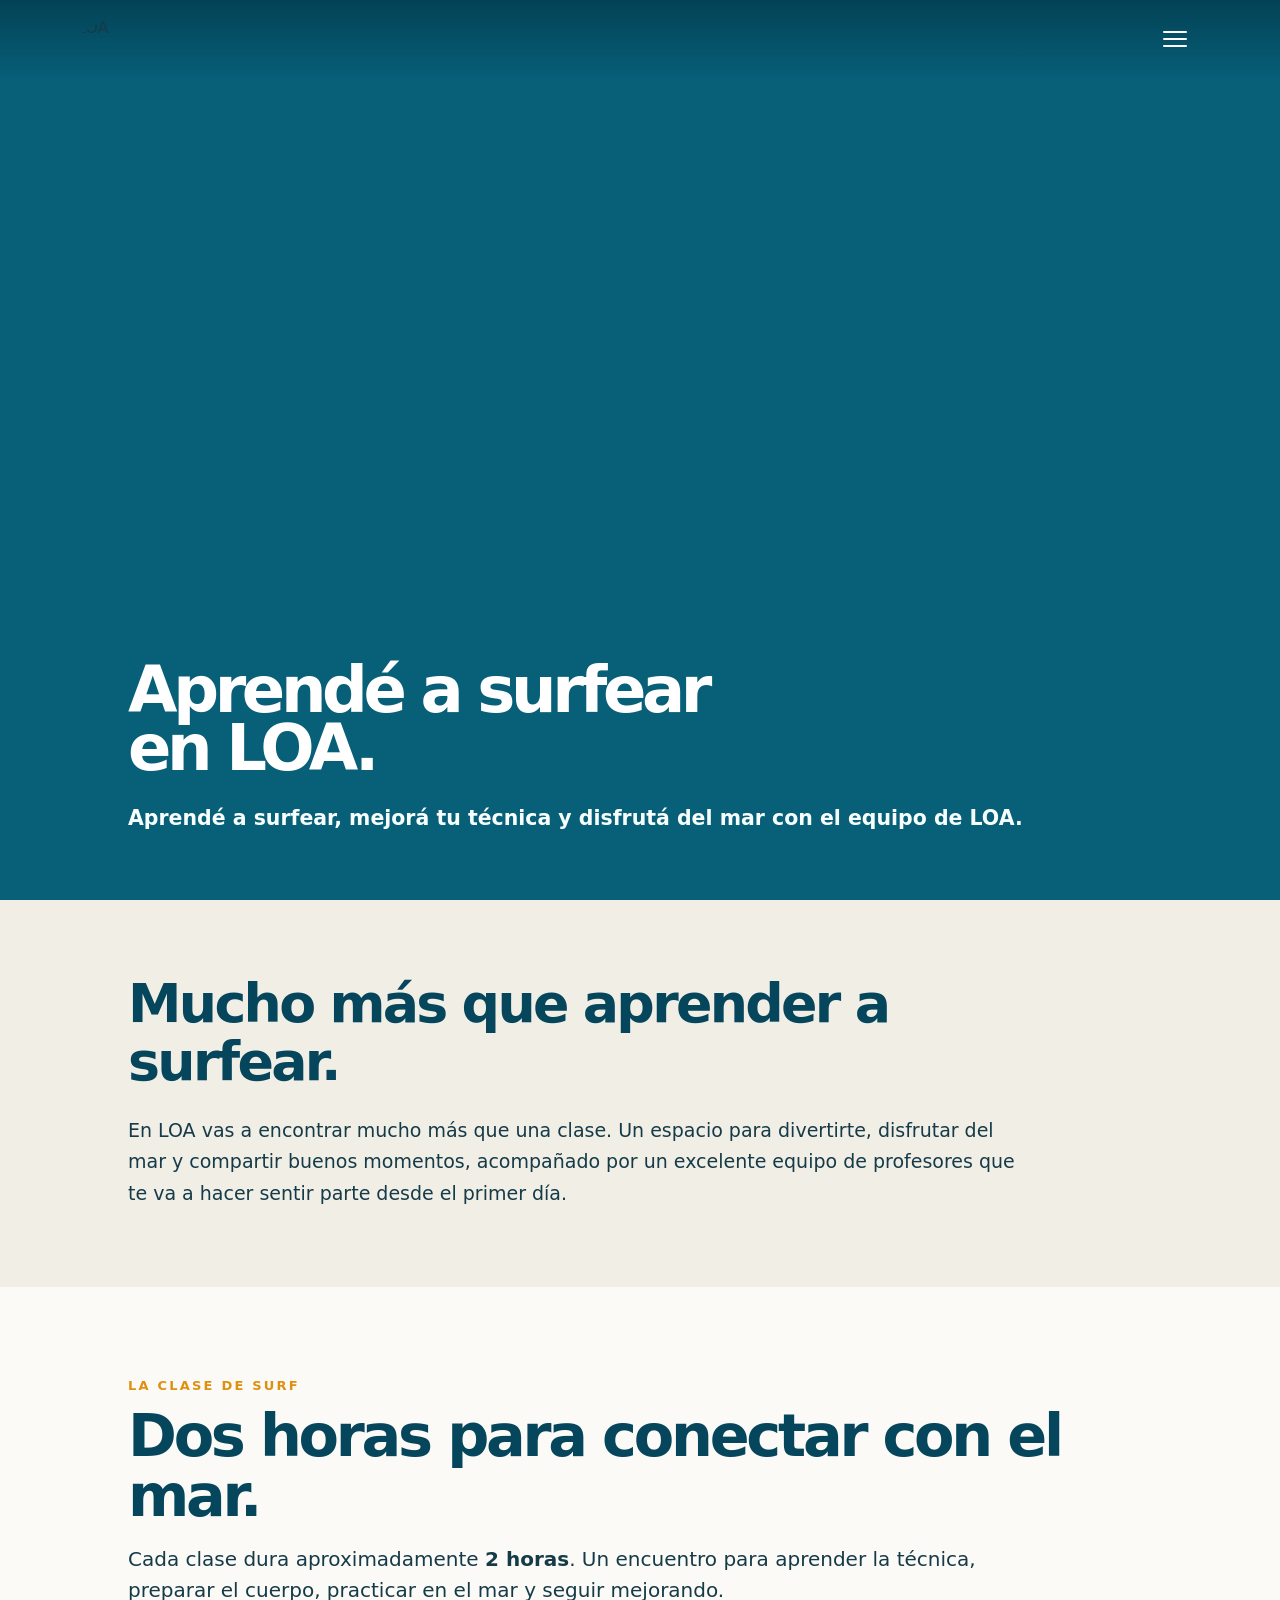
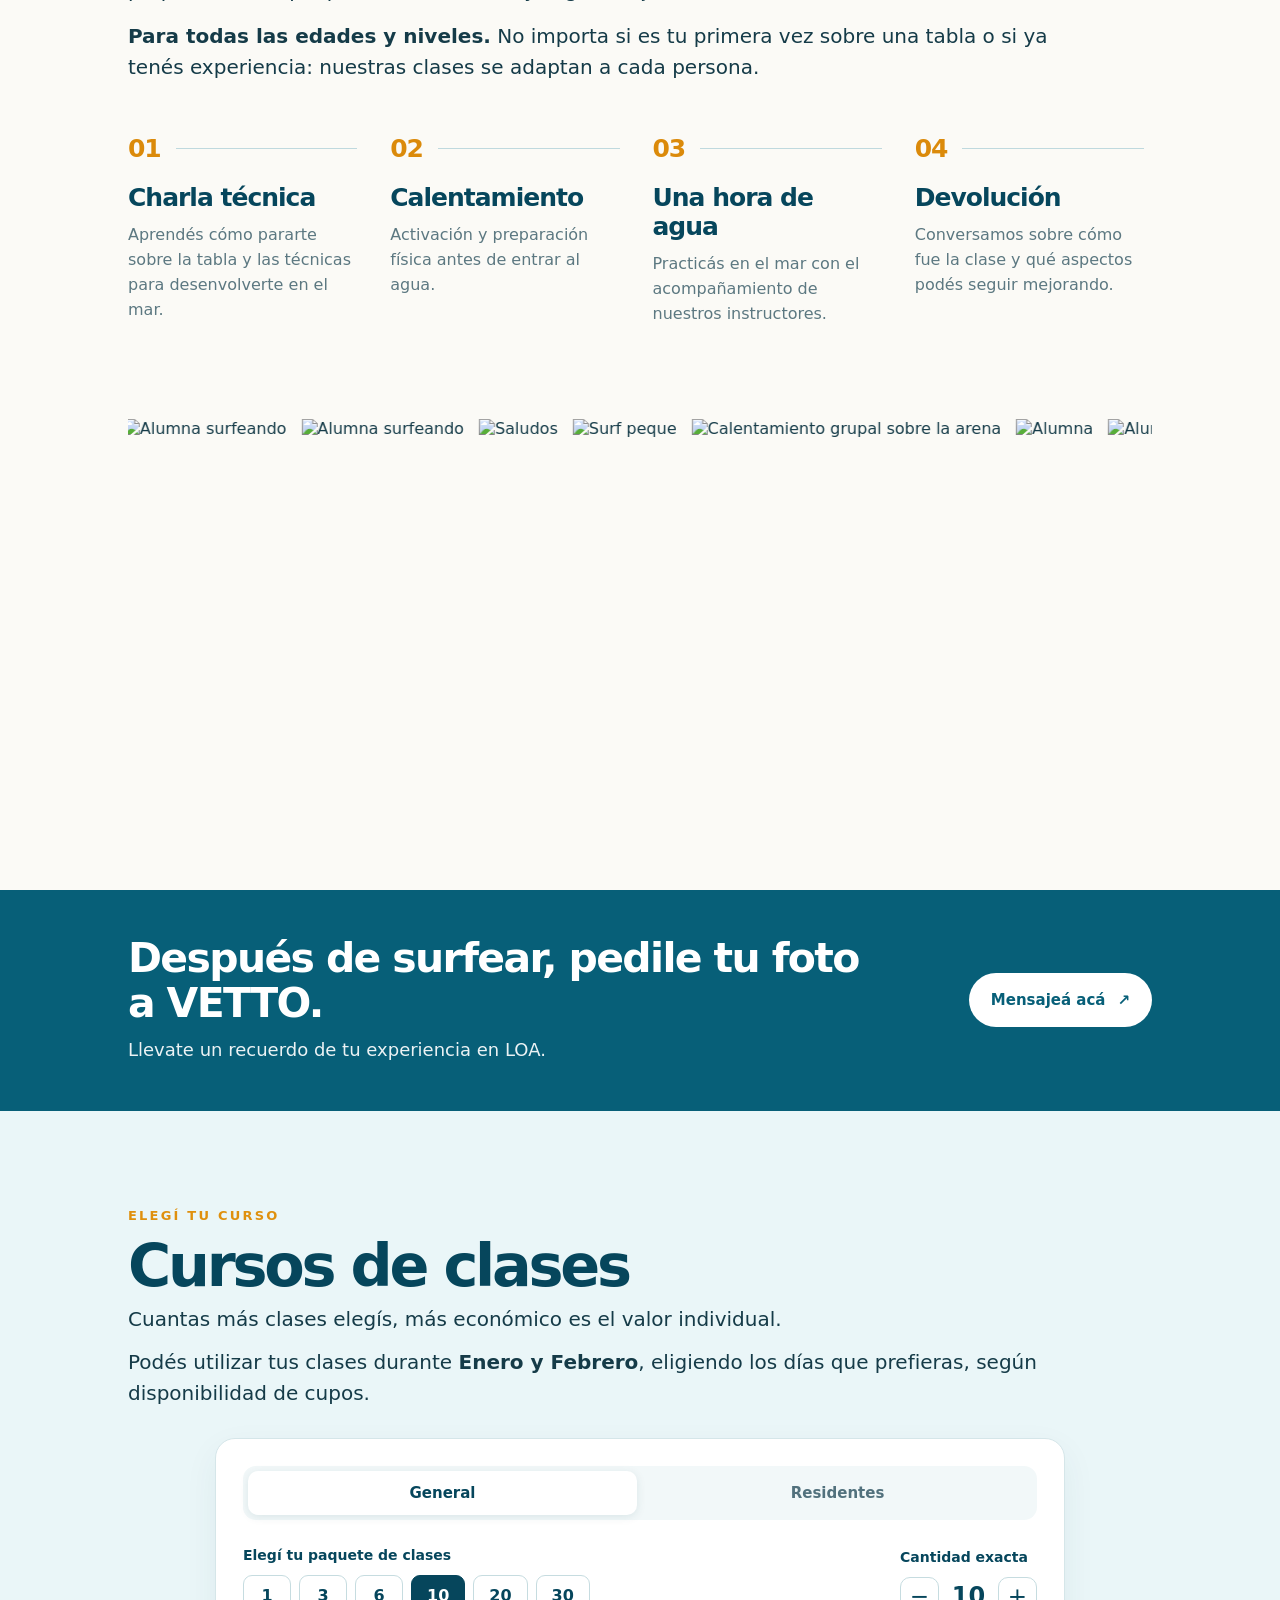
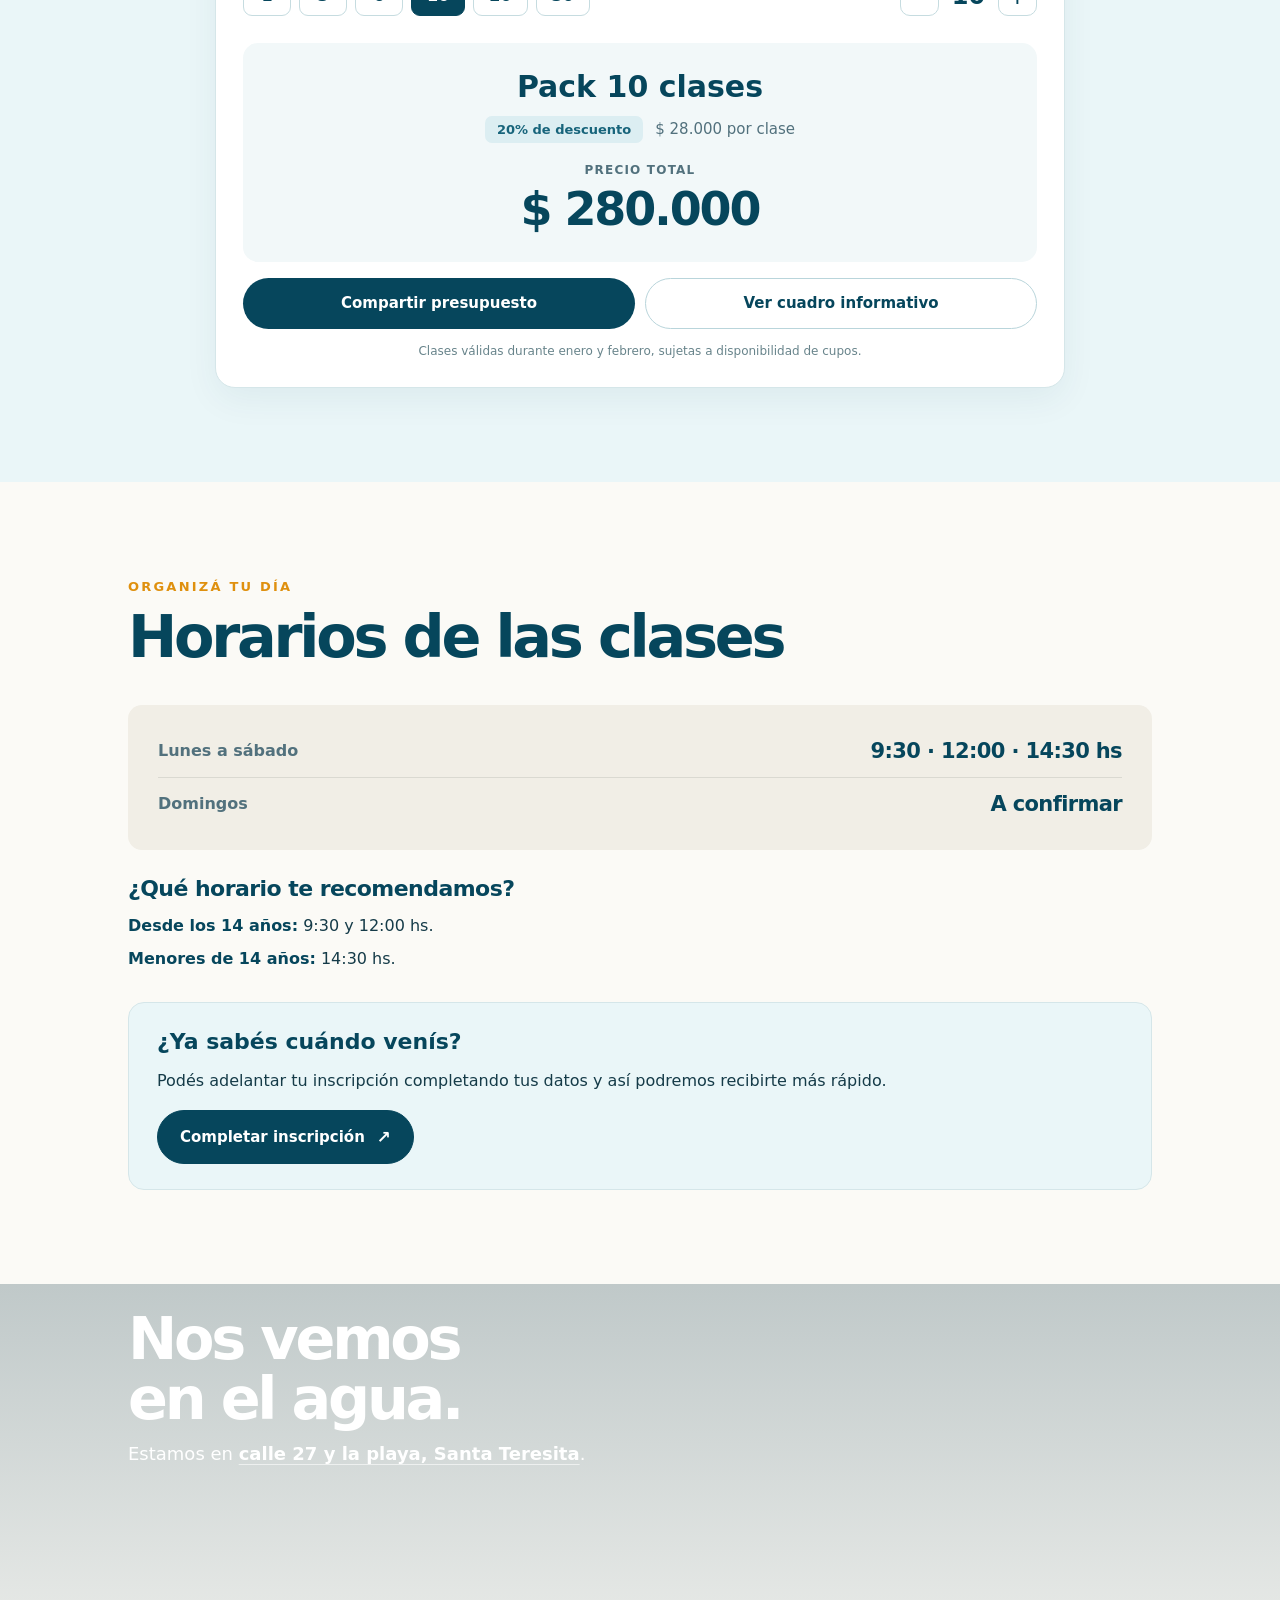
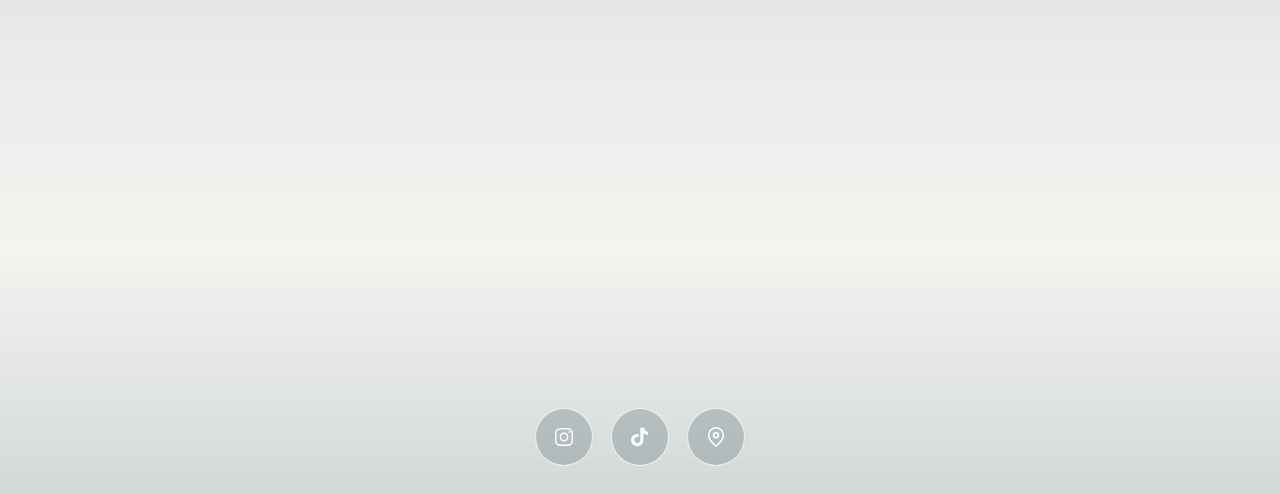
==== commit f59e3d1d: "valores en vez de paquetes" ====
--- a/web/clases/index.html
+++ b/web/clases/index.html
@@ -67,13 +67,14 @@
         .surf-quote-packs button{border:1px solid #c6dce0;background:#fff;color:var(--deep);border-radius:9px;padding:10px 15px;min-width:48px;font:inherit;font-weight:750;cursor:pointer;}
         .surf-quote-packs button[aria-pressed="true"]{background:var(--deep);border-color:var(--deep);color:#fff;}
         .surf-quote-stepper{display:flex;align-items:center;gap:12px;}
-        .surf-quote-stepper button{width:39px;height:39px;border:1px solid #c6dce0;border-radius:10px;background:white;color:var(--deep);font-size:23px;cursor:pointer;}
+        .surf-quote-stepper button{width:39px;height:39px;border:1px solid #c6dce0;border-radius:10px;background:white;color:var(--deep);font-size:23px;cursor:pointer;touch-action:manipulation;-webkit-user-select:none;user-select:none;}
         .surf-quote-stepper button:disabled{opacity:.35;cursor:default;}
         .surf-quote-count{min-width:35px;text-align:center;color:var(--deep);font-size:24px;font-weight:800;}
         .surf-quote-summary{background:#f2f8f9;border-radius:15px;padding:26px;text-align:center;}
         .surf-quote-summary h3{margin:0 0 12px;color:var(--deep);font-size:clamp(23px,3vw,30px);}
+        .surf-quote-rate{display:flex;align-items:center;justify-content:center;gap:12px;flex-wrap:wrap;}
         .surf-quote-discount{display:inline-block;padding:6px 12px;border-radius:7px;background:#dceef2;color:#17647b;font-size:13px;font-weight:800;}
-        .surf-quote-detail{margin:14px 0;color:#52717d;font-size:15px;}
+        .surf-quote-detail{margin:0;color:#52717d;font-size:15px;}
         .surf-quote-total-label{display:block;margin:20px 0 5px;color:#52717d;font-size:12px;font-weight:800;letter-spacing:.1em;}
         .surf-quote-total{display:block;color:var(--deep);font-size:clamp(32px,5vw,46px);font-weight:800;letter-spacing:-.045em;}
         .surf-quote-copy{display:flex;align-items:center;justify-content:center;width:100%;margin-top:16px;min-height:51px;border:0;border-radius:999px;background:var(--deep);color:white;font:inherit;font-size:15px;font-weight:750;cursor:pointer;}
@@ -95,7 +96,7 @@
         .surf-info-dialog>p{font-size:13px;color:#52717d;line-height:1.55;}
         .surf-quote-note{margin:13px 0 0;text-align:center;color:#68848b;font-size:12px;line-height:1.5;}
         @media(max-width:700px){.surf-quote{width:calc(100vw - 24px);max-width:none;margin-left:calc(50% - 50vw + 12px);padding:22px 9px 28px;background:#fff;border:1px solid #d5e6e9;border-radius:18px;box-shadow:none;}.surf-quote-controls{grid-template-columns:minmax(0,1fr) auto;align-items:start;gap:12px;margin:26px 0;}.surf-quote-controls>div{min-width:0;}.surf-quote-label{font-size:13px;margin-bottom:12px;}.surf-quote-packs{display:grid;grid-template-columns:repeat(3,minmax(0,1fr));gap:7px;max-width:170px;}.surf-quote-packs button{min-width:0;padding:9px 6px;font-size:15px;}.surf-quote-stepper{gap:6px;}.surf-quote-stepper button{width:34px;height:40px;font-size:22px;}.surf-quote-count{min-width:28px;font-size:22px;}.surf-quote-summary{padding:27px 12px;}.surf-quote-tabs button{font-size:14px;}}
-        @media(max-width:700px){.surf-quote-actions{gap:7px;}.surf-quote-actions button{font-size:12px;padding:0 8px;}.surf-info-dialog{padding:17px;}.surf-info-table{font-size:12px;}.surf-info-table th{font-size:10px;}}
+        @media(max-width:700px){.surf-quote-rate{gap:8px;}.surf-quote-discount{padding:6px 8px;font-size:12px;}.surf-quote-detail{font-size:13px;}.surf-quote-actions{gap:7px;}.surf-quote-actions button{font-size:12px;padding:0 8px;}.surf-info-dialog{padding:17px;}.surf-info-table{font-size:12px;}.surf-info-table th{font-size:10px;}}
         .surf-availability{font-size:16px;line-height:1.55;color:var(--deep);margin:23px 0 9px;}
         .surf-prices-coming-soon{padding:28px 30px;background:#fff;border:1px solid #d5e6e9;border-radius:20px;color:var(--deep);font-size:clamp(20px,2.5vw,28px);font-weight:750;line-height:1.3;}
         @media(max-width:760px){.surf-price-list{border-radius:16px;}.surf-price-head,.surf-price-row{grid-template-columns:1.1fr 1.15fr 1fr;gap:8px;padding-left:13px;padding-right:13px;}.surf-price-head{font-size:9px;letter-spacing:.015em;}.surf-price-row{min-height:50px;padding-top:8px;padding-bottom:8px;}.surf-price-residents{padding:13px;font-size:11px;}.surf-residents-discount{font-size:10px;}.surf-count strong{font-size:16px;}.surf-total{font-size:16px;white-space:nowrap;}.surf-unit{font-size:14px;white-space:nowrap;font-weight:400;}.surf-price-badge{font-size:9px;padding:3px 6px;}.surf-availability{font-size:15px;}}
@@ -624,9 +625,8 @@
                 </div>
             </div>
             <div class="surf-quote-summary" aria-live="polite">
-                <h3 id="surfQuoteTitle">Pack de 10 clases</h3>
-                <span class="surf-quote-discount" id="surfQuoteDiscount">20% de descuento</span>
-                <p class="surf-quote-detail" id="surfQuoteDetail">$ 28.000 por clase</p>
+                <h3 id="surfQuoteTitle">Pack 10 clases</h3>
+                <div class="surf-quote-rate"><span class="surf-quote-discount" id="surfQuoteDiscount">20% de descuento</span><p class="surf-quote-detail" id="surfQuoteDetail">$ 28.000 por clase</p></div>
                 <span class="surf-quote-total-label">PRECIO TOTAL</span>
                 <strong class="surf-quote-total" id="surfQuoteTotal">$ 280.000</strong>
             </div>
@@ -705,7 +705,7 @@
                     packs.appendChild(button);
                 });
                 document.getElementById('surfQuoteCount').textContent = count;
-                document.getElementById('surfQuoteTitle').textContent = `Pack de ${count} ${count === 1 ? 'clase' : 'clases'}`;
+                document.getElementById('surfQuoteTitle').textContent = `Pack ${count} ${count === 1 ? 'clase' : 'clases'}`;
                 document.getElementById('surfQuoteDiscount').textContent = discount > 0 ? `${discount}% de descuento` : 'Precio individual';
                 document.getElementById('surfQuoteDetail').textContent = `${money(average)} por clase${average % 1 ? ' (aprox.)' : ''}`;
                 document.getElementById('surfQuoteTotal').textContent = money(total);
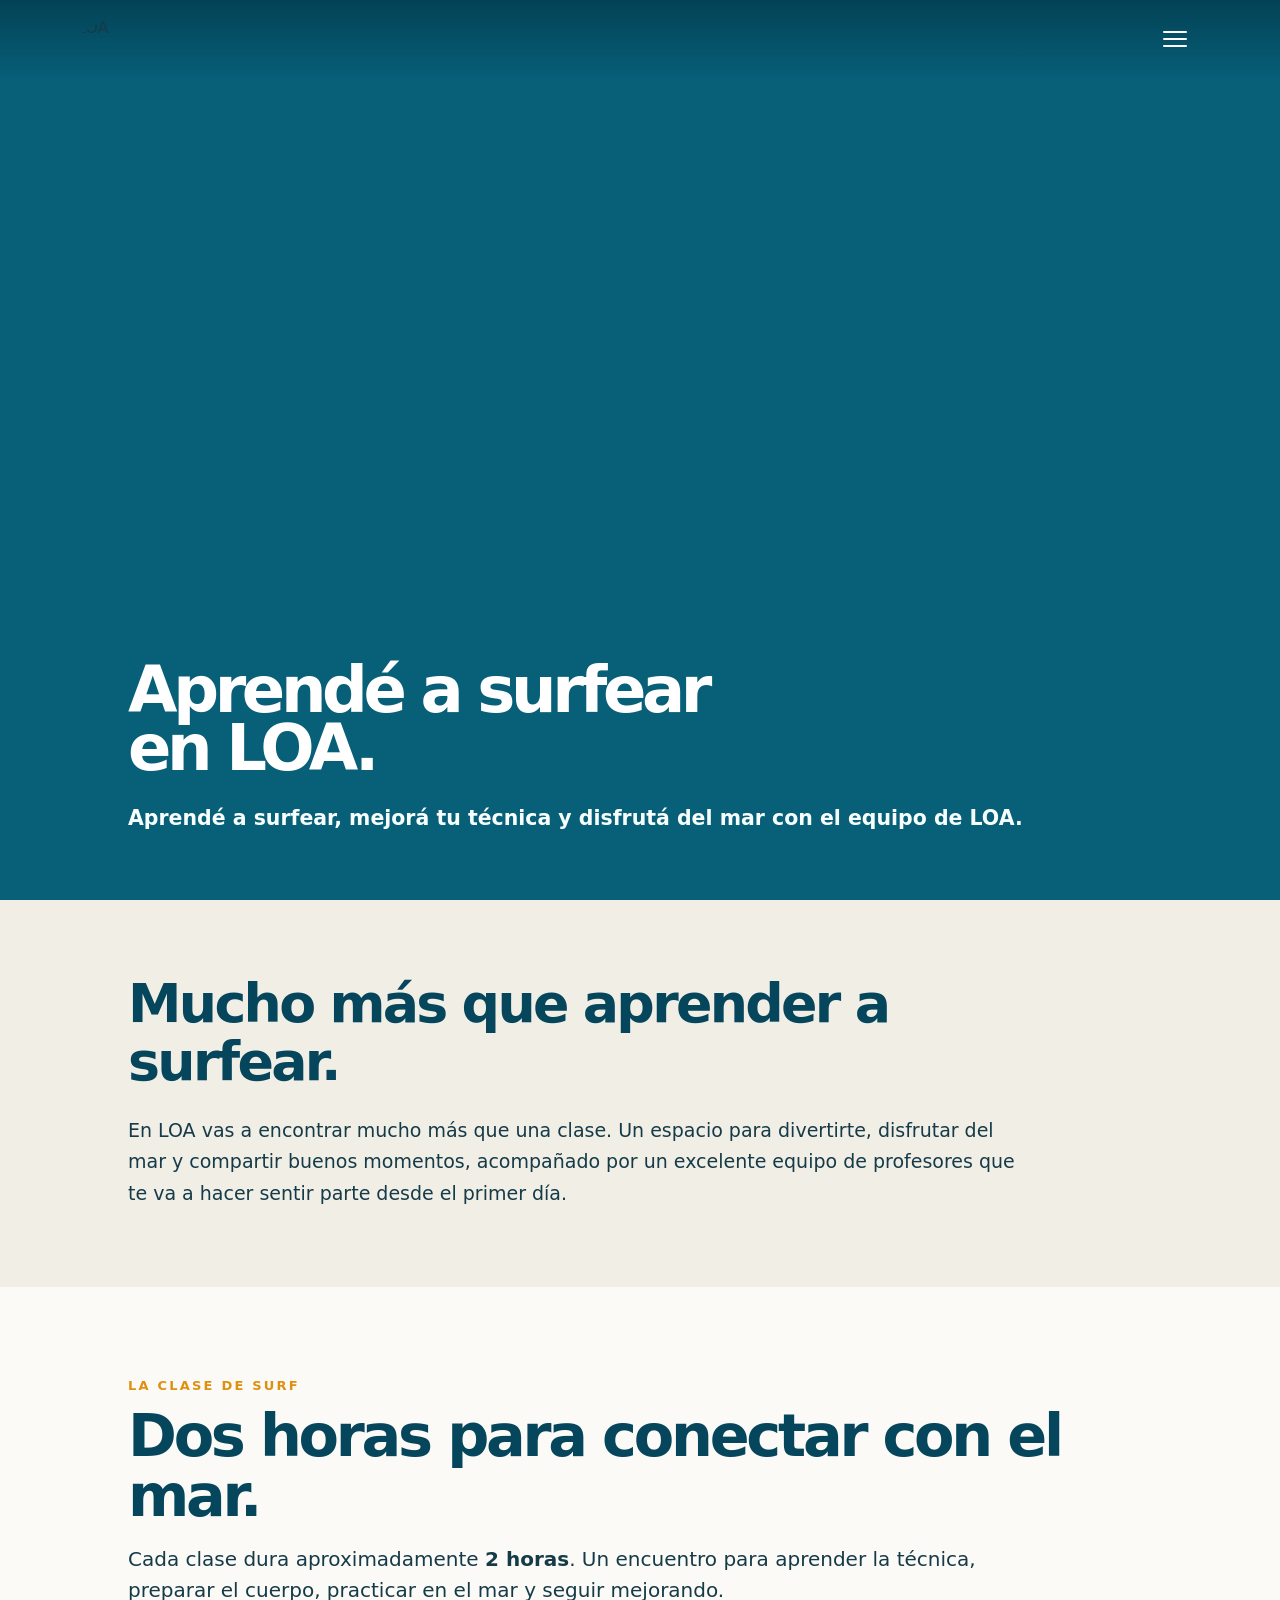
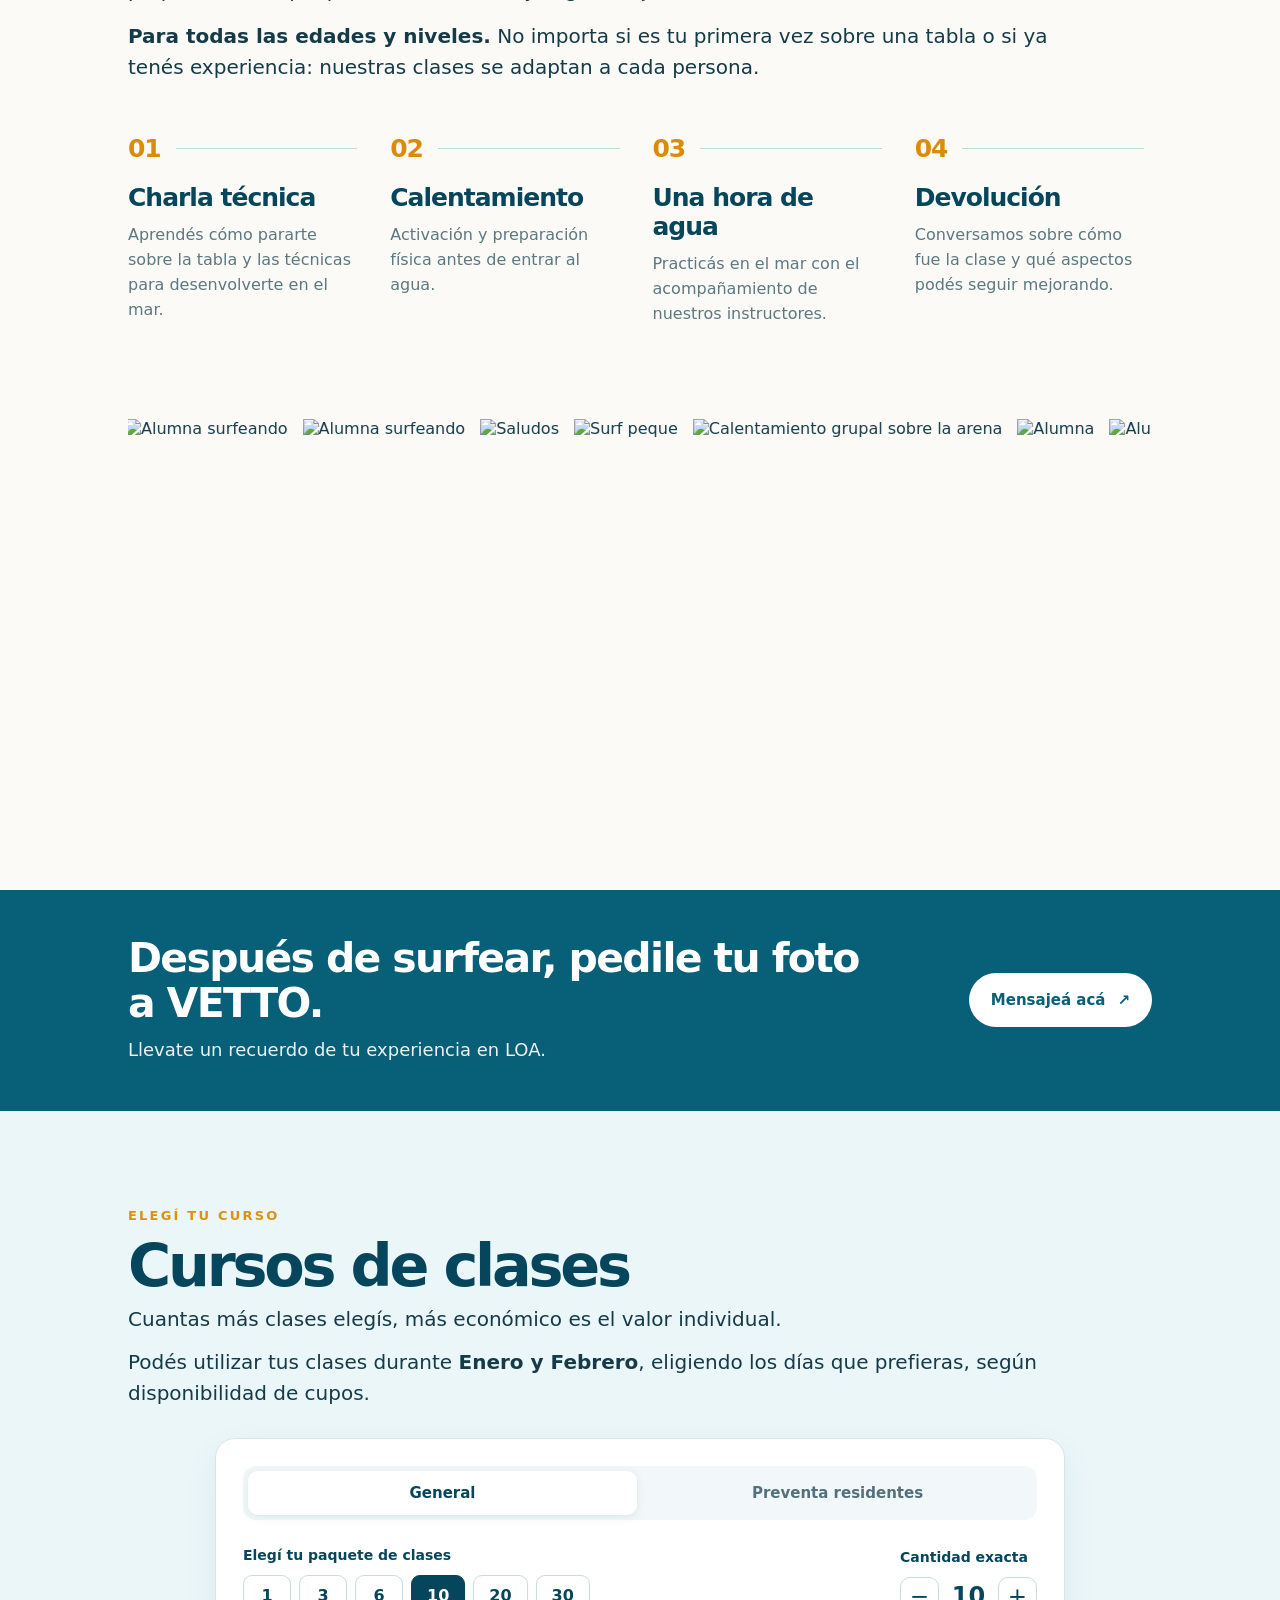
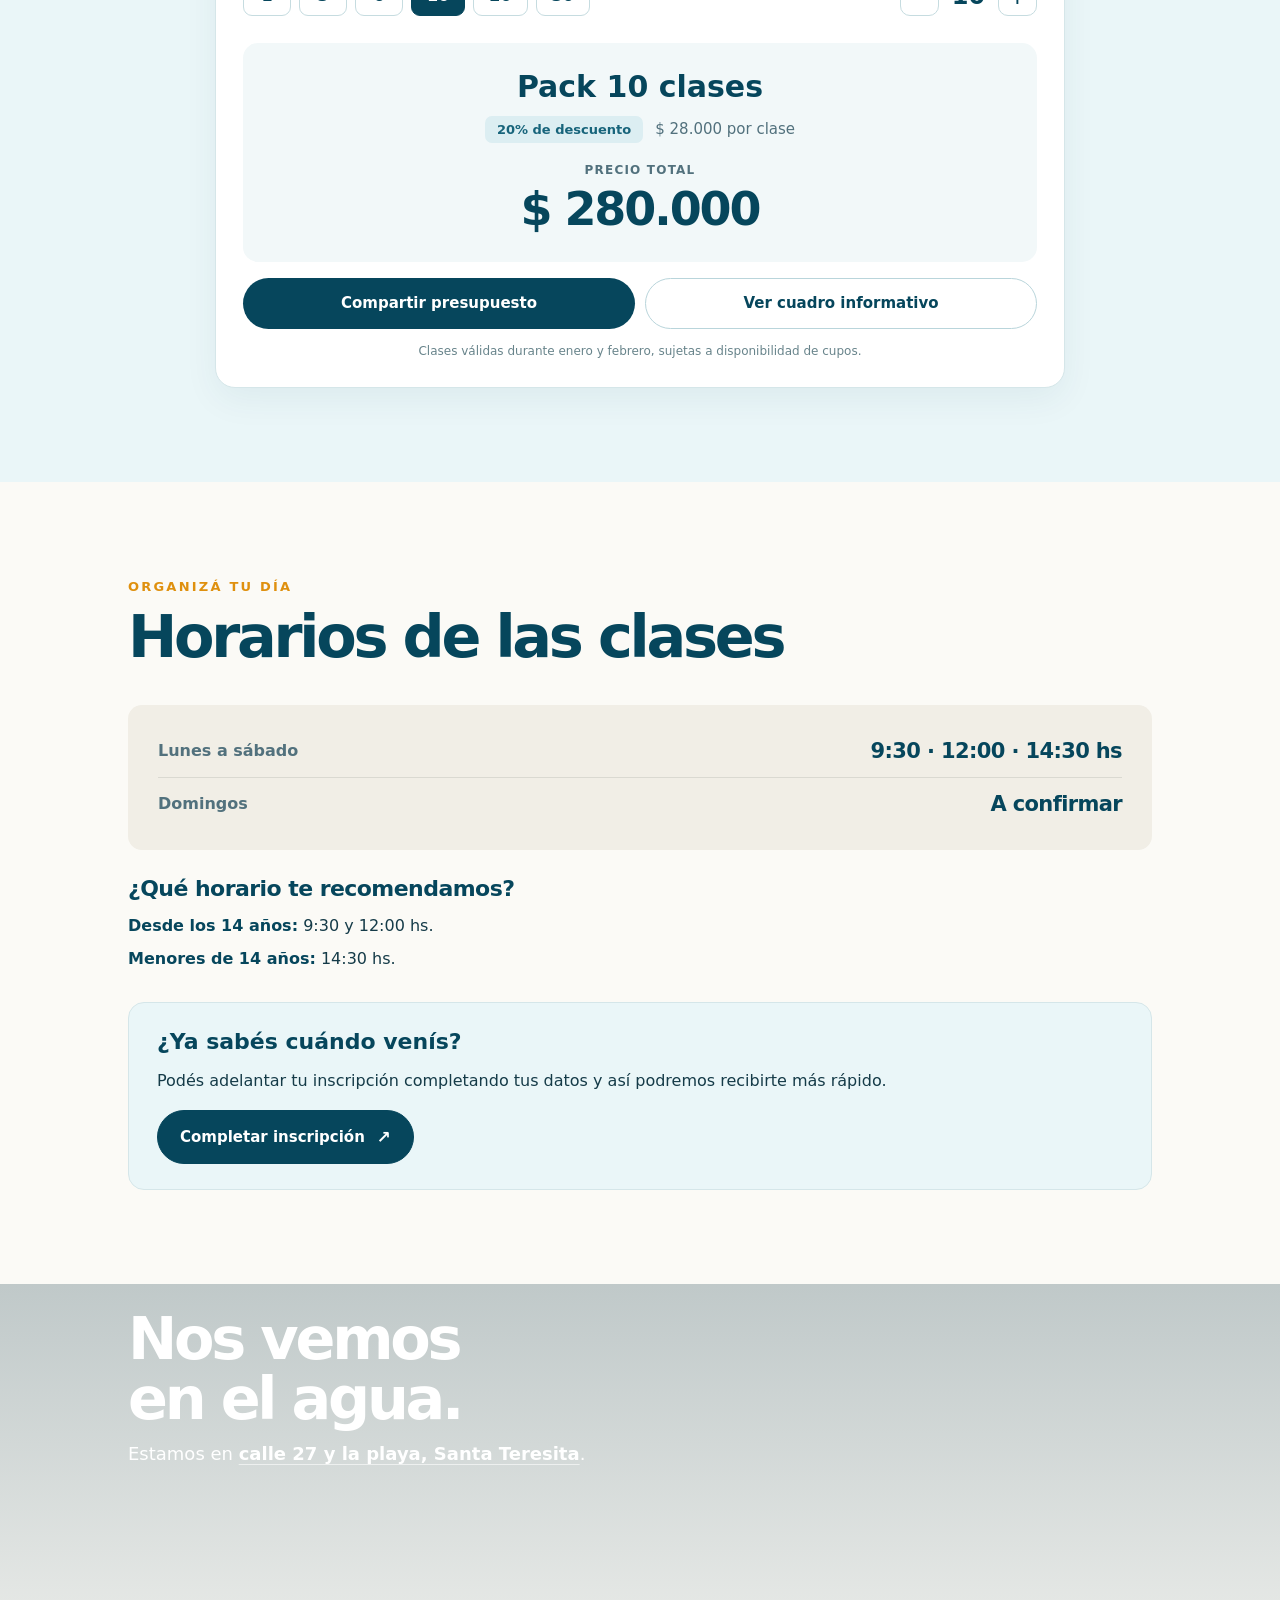
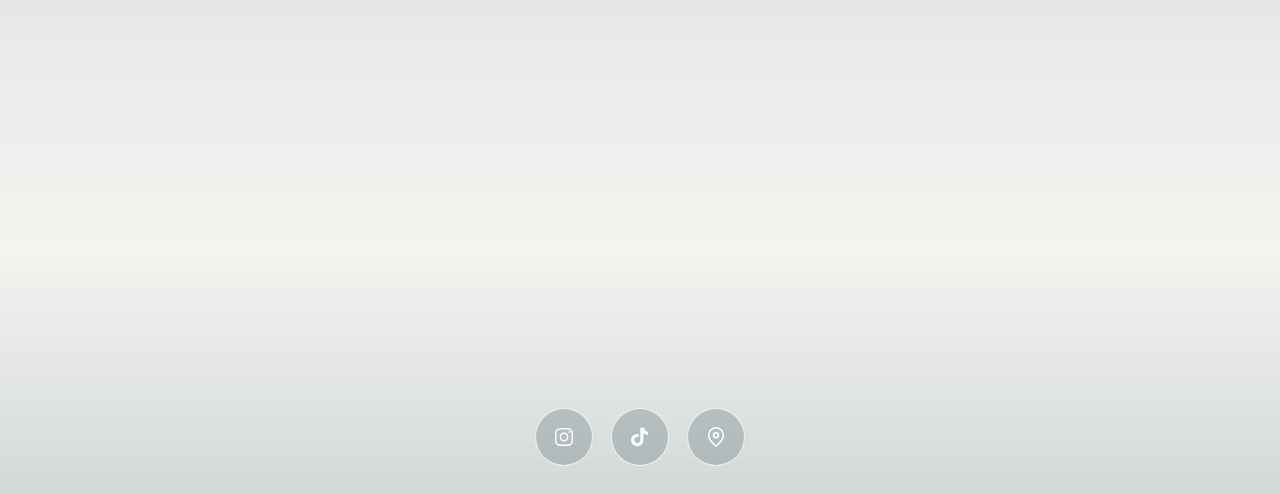
==== commit dc31b7b9: "valores en vez de paquetes" ====
--- a/web/clases/index.html
+++ b/web/clases/index.html
@@ -608,7 +608,7 @@
         <div class="surf-quote" id="surfQuote" aria-label="Cotizador de clases de surf">
             <div class="surf-quote-tabs" role="tablist" aria-label="Tipo de tarifa">
                 <button type="button" role="tab" data-quote-mode="general" aria-selected="true">General</button>
-                <button type="button" role="tab" data-quote-mode="residentes" aria-selected="false">Residentes</button>
+                <button type="button" role="tab" data-quote-mode="residentes" aria-selected="false">Preventa residentes</button>
             </div>
             <div class="surf-quote-controls">
                 <div>
@@ -641,17 +641,17 @@
             <h4>General</h4>
             <table class="surf-info-table"><thead><tr><th>Clases</th><th>Precio total</th><th>Descuento</th></tr></thead><tbody>
             <tr><td>1</td><td>$ 35.000</td><td>—</td></tr>
-            <tr><td>3</td><td>$ 95.000</td><td>10% aprox.</td></tr>
+            <tr><td>3</td><td>$ 95.000</td><td>10%</td></tr>
             <tr><td>6</td><td>$ 168.000</td><td>20%</td></tr>
             <tr><td>10</td><td>$ 280.000</td><td>20%</td></tr>
-            <tr><td>15</td><td>$ 394.000</td><td>25% aprox.</td></tr>
+            <tr><td>15</td><td>$ 394.000</td><td>25%</td></tr>
             <tr><td>20</td><td>$ 525.000</td><td>25%</td></tr>
             <tr><td>30</td><td>$ 735.000</td><td>30%</td></tr>
             <tr><td>40</td><td>$ 980.000</td><td>30%</td></tr>
             </tbody></table>
-            <h4>Residentes</h4>
+            <h4>Preventa residentes</h4>
             <table class="surf-info-table"><thead><tr><th>Clases</th><th>Precio total</th><th>Descuento</th></tr></thead><tbody>
-            <tr><td>15</td><td>$ 342.000</td><td>35% aprox.</td></tr>
+            <tr><td>15</td><td>$ 342.000</td><td>35%</td></tr>
             <tr><td>20</td><td>$ 455.000</td><td>35%</td></tr>
             <tr><td>30</td><td>$ 630.000</td><td>40%</td></tr>
             <tr><td>40</td><td>$ 840.000</td><td>40%</td></tr>
@@ -707,7 +707,7 @@
                 document.getElementById('surfQuoteCount').textContent = count;
                 document.getElementById('surfQuoteTitle').textContent = `Pack ${count} ${count === 1 ? 'clase' : 'clases'}`;
                 document.getElementById('surfQuoteDiscount').textContent = discount > 0 ? `${discount}% de descuento` : 'Precio individual';
-                document.getElementById('surfQuoteDetail').textContent = `${money(average)} por clase${average % 1 ? ' (aprox.)' : ''}`;
+                document.getElementById('surfQuoteDetail').textContent = `${money(average)} por clase`;
                 document.getElementById('surfQuoteTotal').textContent = money(total);
                 minus.disabled = count <= (mode === 'residentes' ? 15 : 1);
                 plus.disabled = count >= 40;
@@ -745,11 +745,11 @@
                 line('LOA',180,'800 75px Arial, sans-serif','#09465a');
                 line('CLASES DE SURF',225,'700 24px Arial, sans-serif','#52717d');
                 rect(165,270,750,615,32,'#f2f8f9');
-                line(mode === 'general' ? 'TARIFA GENERAL' : 'TARIFA RESIDENTES',335,'700 25px Arial, sans-serif','#52717d');
+                line(mode === 'general' ? 'TARIFA GENERAL' : 'PREVENTA RESIDENTES',335,'700 25px Arial, sans-serif','#52717d');
                 line(`${count} ${count === 1 ? 'clase' : 'clases'} de surf`,420,'800 54px Arial, sans-serif','#09465a');
                 rect(350,454,380,60,16,'#dceef2');
                 line(discount > 0 ? `${discount}% DE DESCUENTO` : 'PRECIO INDIVIDUAL',493,'800 26px Arial, sans-serif','#17647b');
-                line(`${money(average)} por clase${average % 1 ? ' (aprox.)' : ''}`,577,'400 30px Arial, sans-serif','#52717d');
+                line(`${money(average)} por clase`,577,'400 30px Arial, sans-serif','#52717d');
                 line('PRECIO TOTAL',667,'700 25px Arial, sans-serif','#52717d');
                 line(money(total),763,'800 82px Arial, sans-serif','#09465a');
                 line('Enero y febrero · Sujeto a disponibilidad de cupos',952,'400 24px Arial, sans-serif','#52717d');
@@ -1021,4 +1021,3 @@
     })();
 </script>
 </body></html>
-
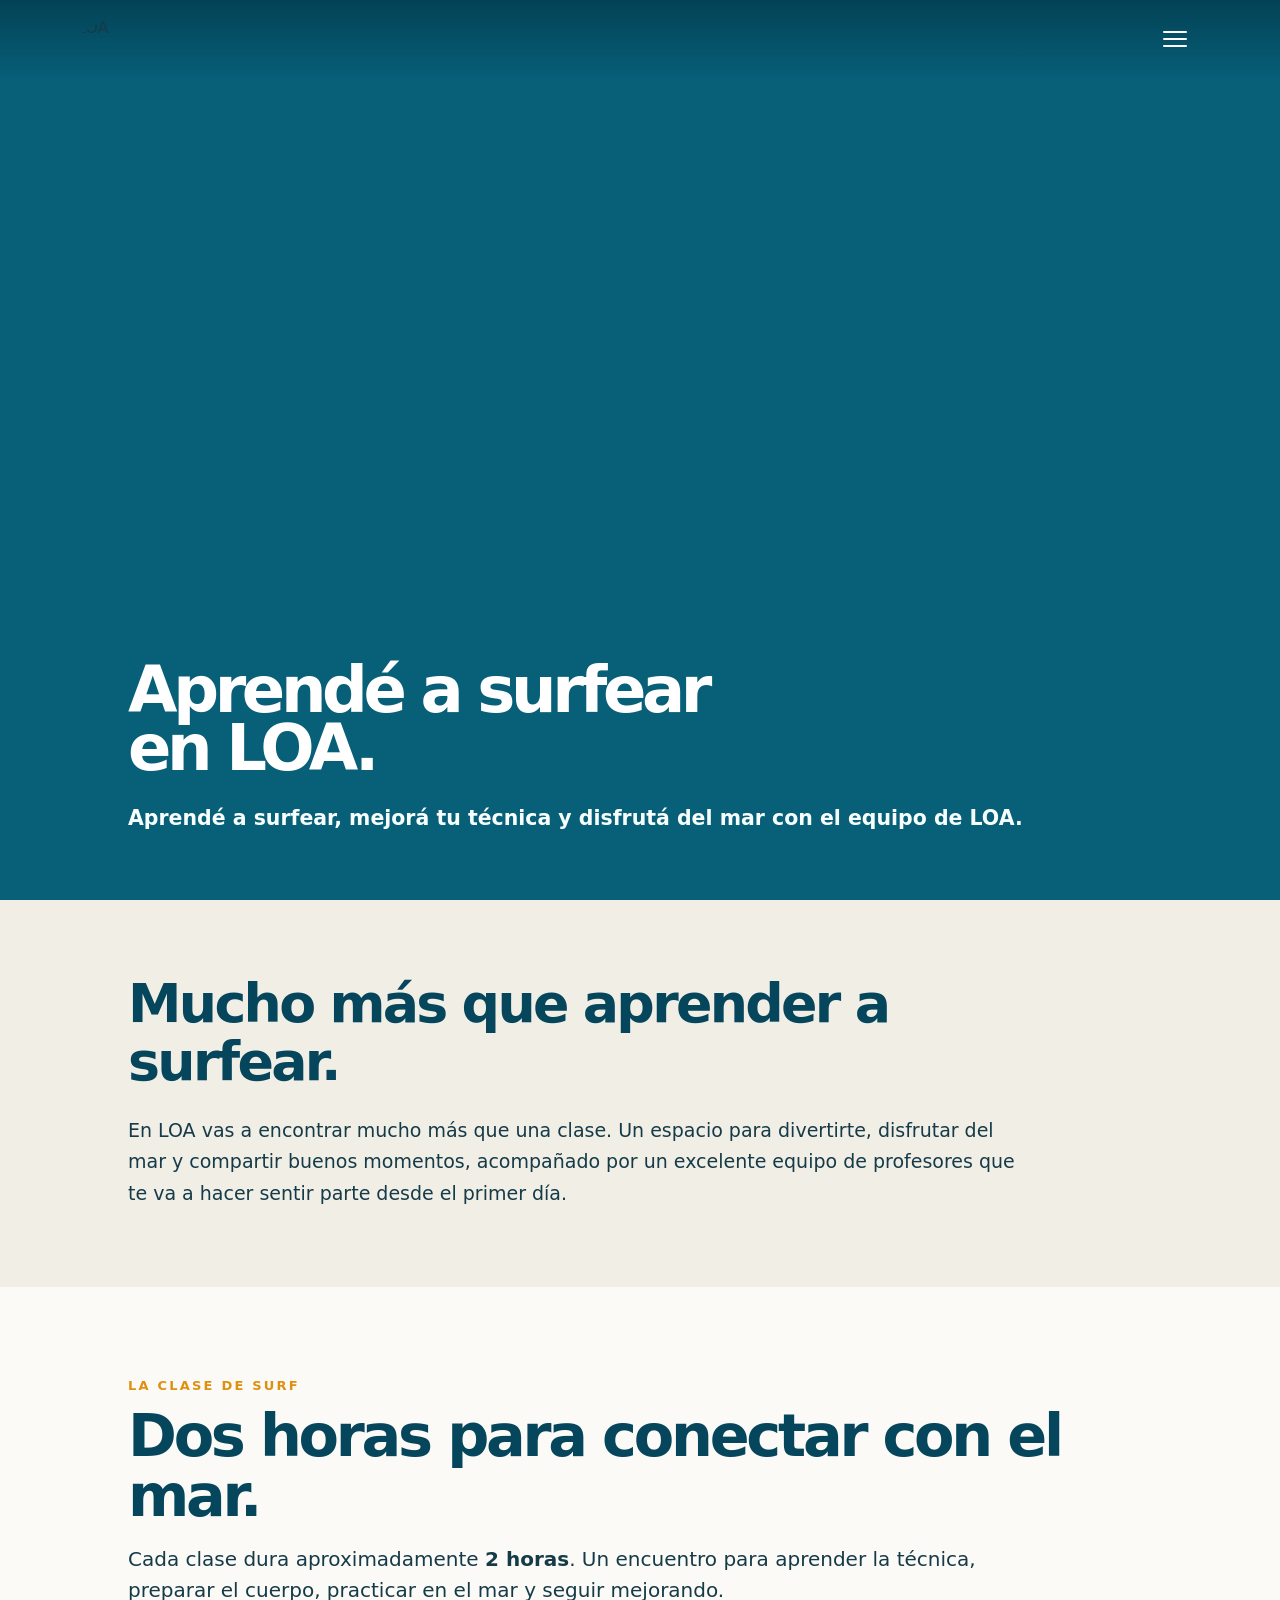
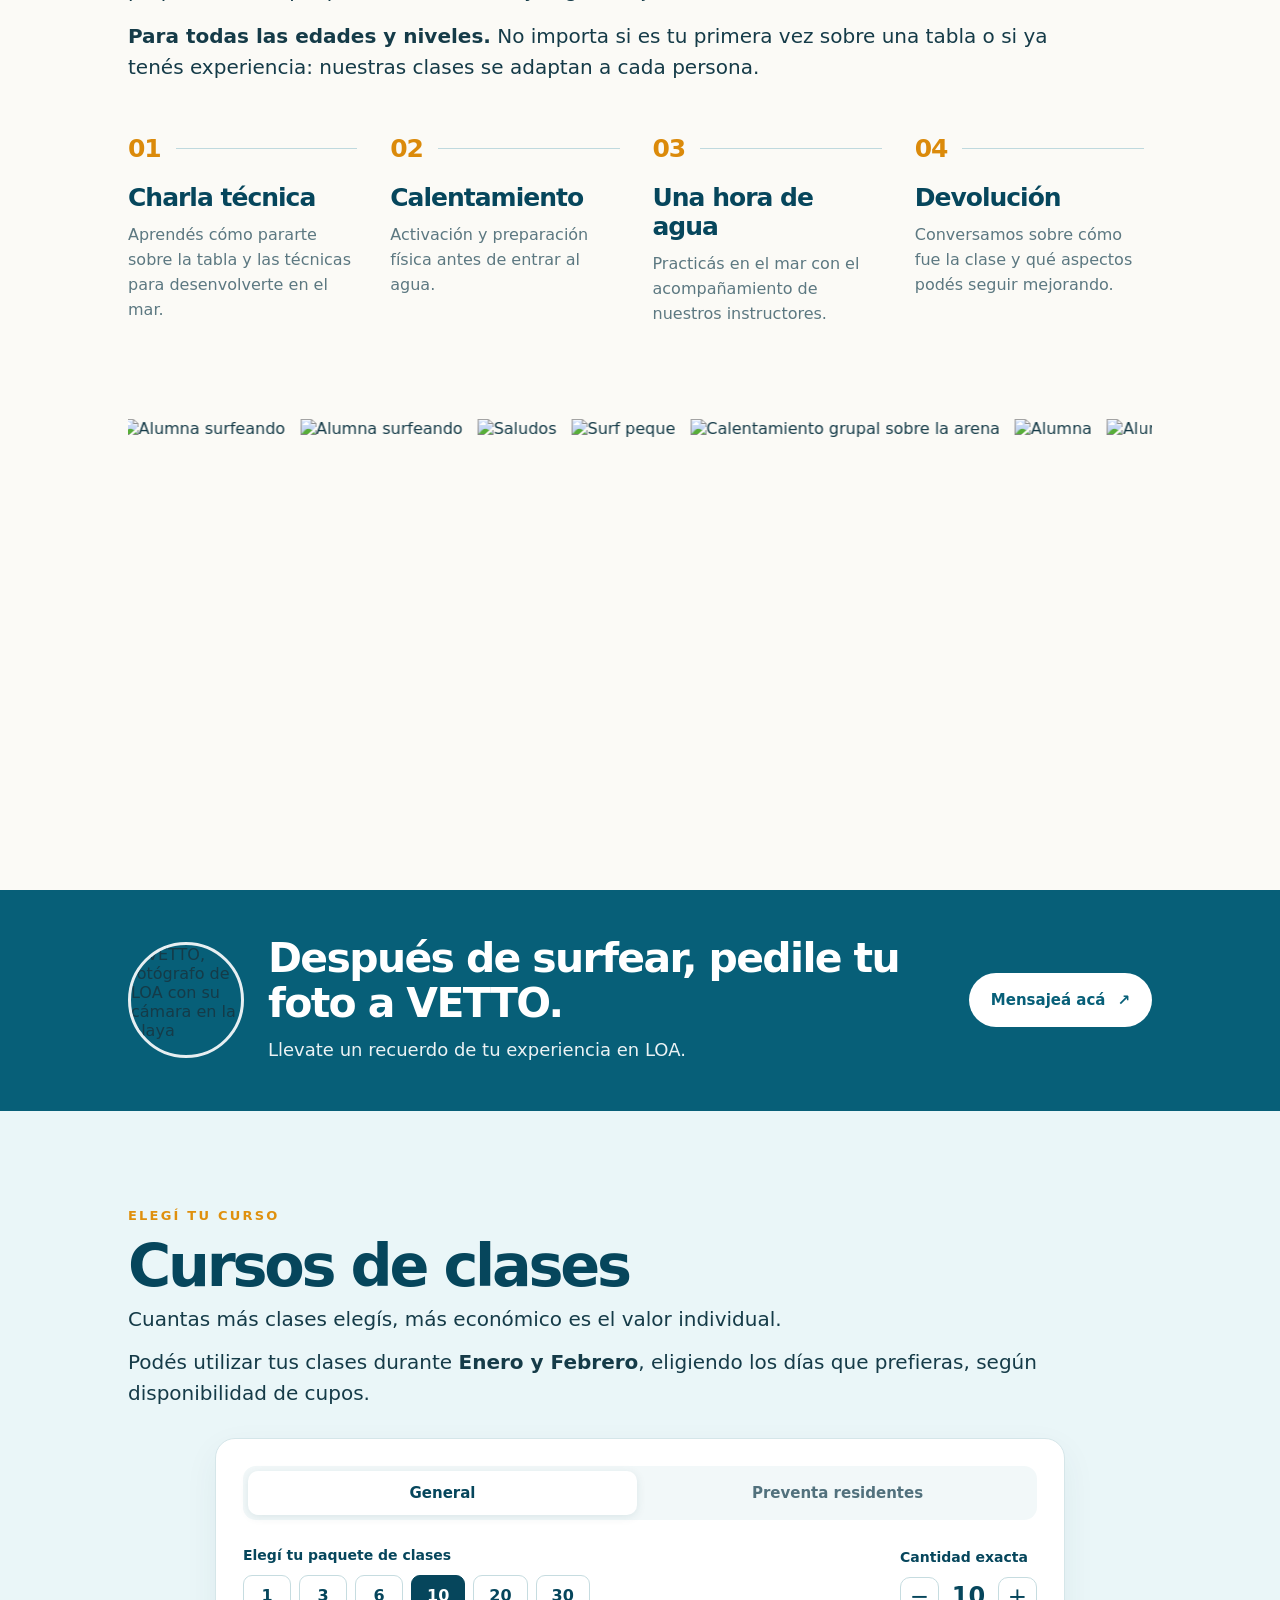
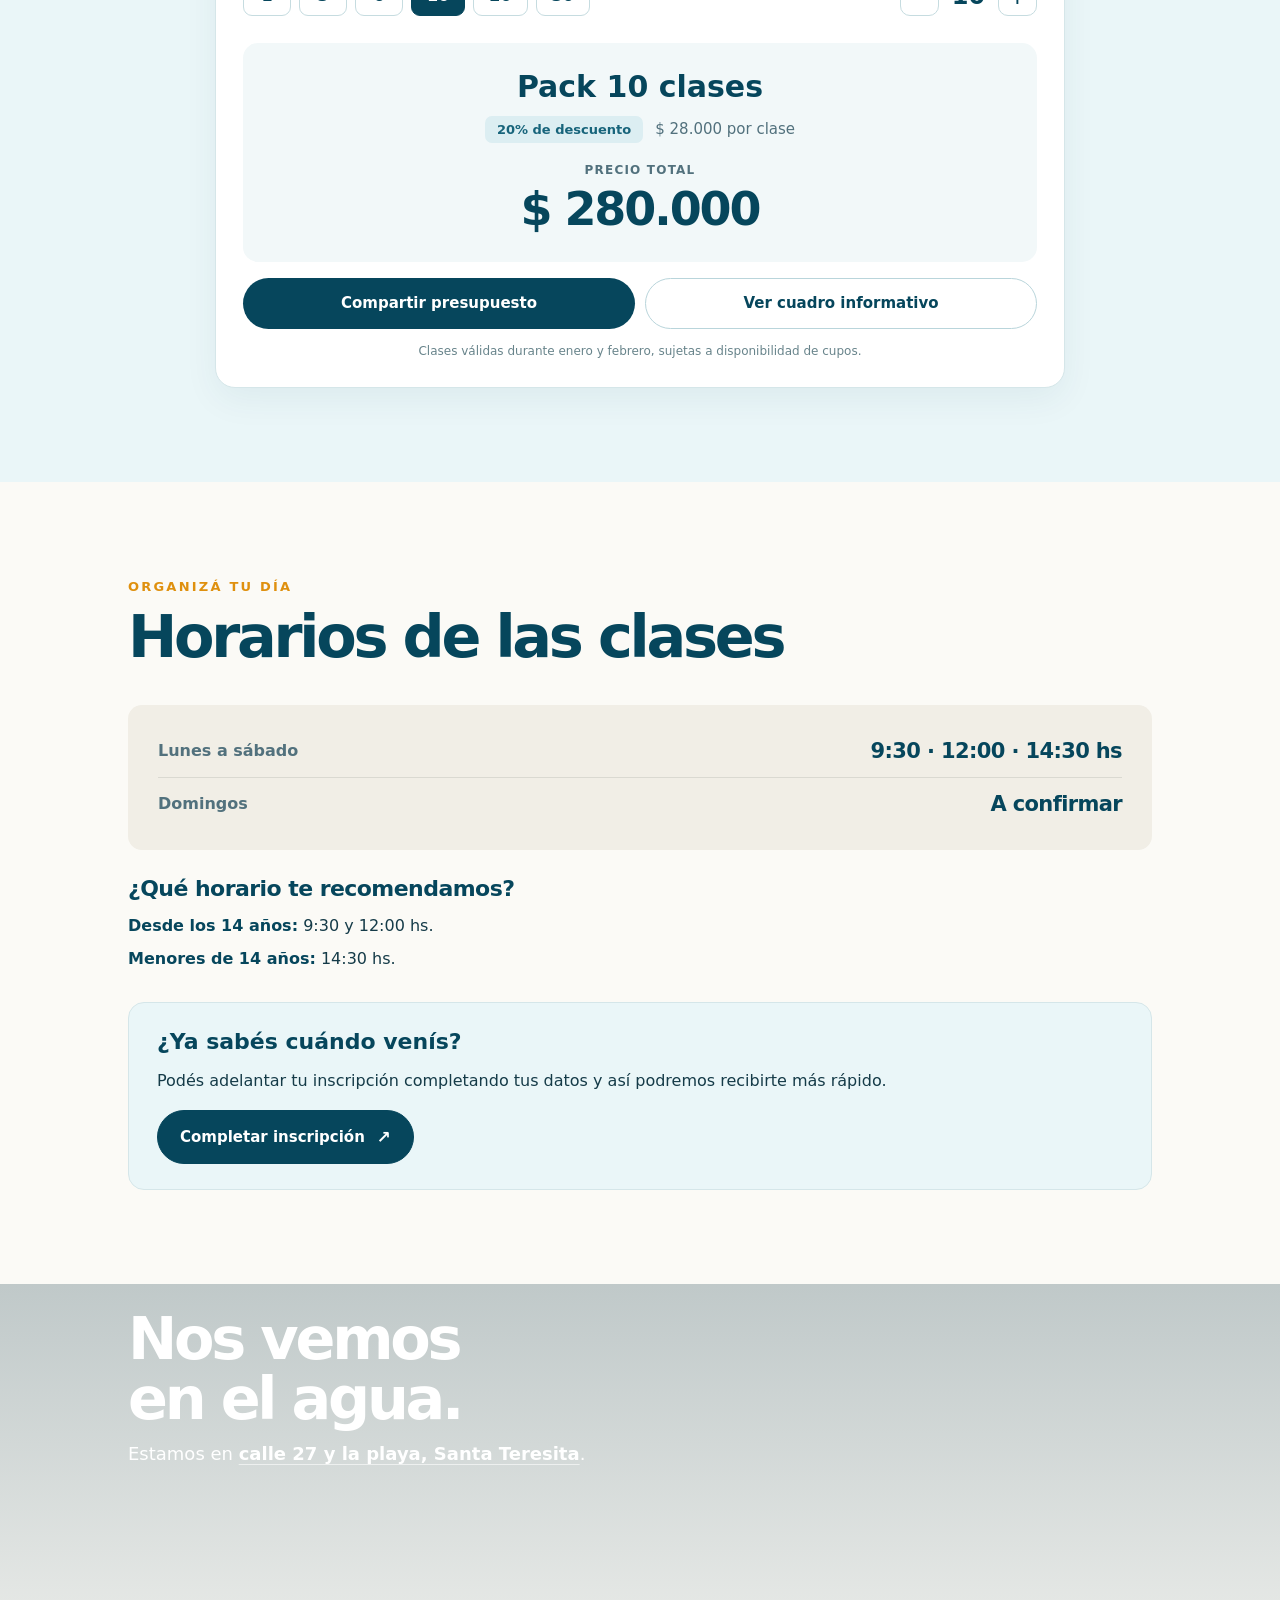
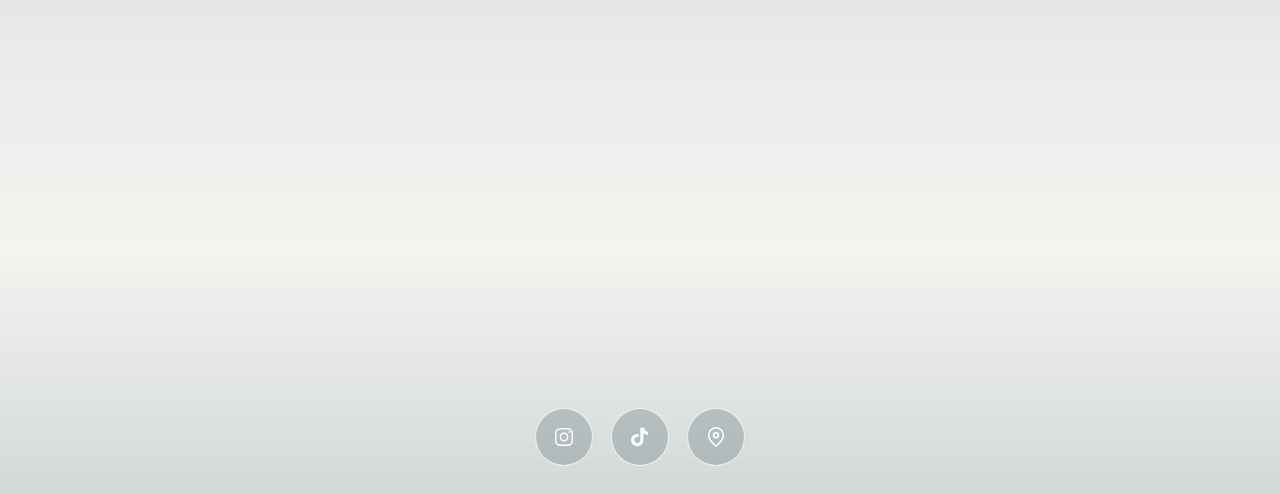
==== commit d58ebe61: "valores en vez de paquetes" ====
--- a/web/clases/index.html
+++ b/web/clases/index.html
@@ -16,7 +16,6 @@
         a{color:inherit;}
         .wrap{width:80%;max-width:1180px;margin-inline:auto;}
         .hero{background:#075f78 url("images/portadamen.jpg") center 52%/cover;position:relative;color:white;}
-        .hero:before{content:"";position:absolute;inset:0;background:linear-gradient(90deg,rgba(0,35,48,.77),rgba(0,35,48,.33) 68%,rgba(0,35,48,.12)),linear-gradient(0deg,rgba(0,35,48,.6),transparent 55%);}
         .hero-content{position:relative;padding-bottom:32px;}
         .hero h1{font-size:clamp(56px,8vw,112px);letter-spacing:-.068em;line-height:.92;margin:17px 0 25px;}
         .hero p{font-size:clamp(17px,1.6vw,22px);line-height:1.5;max-width:650px;margin:0 0 30px;color:#f8ffff;font-weight:600;}
@@ -42,25 +41,10 @@
 
         .pricing-heading > div{width:100%;}
 
-        .surf-price-list{background:#fff;border:1px solid #d5e6e9;border-radius:20px;overflow:hidden;max-width:850px;width:100%;margin:0 auto;}
-        .surf-price-head,.surf-price-row{display:grid;grid-template-columns:1.15fr 1fr 1fr;align-items:center;column-gap:16px;padding-left:29px;padding-right:29px;}
-        .surf-price-head{background:#f2f8f9;color:#708b93;font-size:11px;font-weight:850;letter-spacing:.12em; padding-top:13px; padding-bottom:13px; }
-        .surf-price-head span:first-child{text-align:left;}
-        .surf-price-head span:nth-child(2){text-align:center;}
-        .surf-price-head span:nth-child(3){text-align:right;}
-        .surf-price-row{border-top:1px solid #e5edef;min-height:54px;padding-top:9px;padding-bottom:9px;}
-        .surf-price-residents{display:flex;align-items:center;justify-content:space-between;gap:12px;padding:14px 29px;background:#f2f8f9;border-top:2px solid #c3dfe5;color:#153b48;font-size:12px;font-weight:850;letter-spacing:.1em;}
-        .surf-residents-discount{background:#dceef2;color:#17647b;padding:6px 10px;border-radius:6px;font-size:11px;font-weight:800;letter-spacing:.03em;white-space:nowrap;}
-        .surf-count{text-align:left;}
-        .surf-count strong{font-size:20px;color:var(--deep);font-weight:750;white-space:nowrap;}
-        .surf-count-word{font-size:.78em;font-weight:650;letter-spacing:-.02em;color:var(--deep);}
-        .surf-total{font-size:20px;color:var(--deep);font-weight:750;text-align:center;letter-spacing:-.035em;}
-        .surf-unit{text-align:right;font-size:17px;font-weight:400;color:var(--blue);}
-        .surf-price-badge{display:table;margin:3px 0 0 auto;padding:3px 8px;background:#e0f2f5;border-radius:5px;color:#17647b;font-size:10px;font-weight:800;line-height:1.25;letter-spacing:.02em;white-space:nowrap;}
         .surf-quote{max-width:850px;margin:0 auto;background:#fff;border:1px solid #d5e6e9;border-radius:20px;padding:27px;box-shadow:0 12px 35px rgba(10,68,82,.06);}
         .surf-quote-tabs{display:grid;grid-template-columns:1fr 1fr;gap:6px;padding:5px;background:#f2f8f9;border-radius:13px;}
         .surf-quote-tabs button{border:0;border-radius:10px;background:transparent;padding:13px 8px;color:#52717d;font:inherit;font-size:15px;font-weight:750;cursor:pointer;}
-        .surf-quote-tabs button[aria-selected="true"]{background:#fff;color:var(--deep);box-shadow:0 2px 10px rgba(10,68,82,.10);}
+        .surf-quote-tabs button[aria-pressed="true"]{background:#fff;color:var(--deep);box-shadow:0 2px 10px rgba(10,68,82,.10);}
         .surf-quote-controls{display:grid;grid-template-columns:1fr auto;align-items:end;gap:22px;margin:27px 0;}
         .surf-quote-label{display:block;font-size:14px;font-weight:750;color:var(--deep);margin-bottom:12px;}
         .surf-quote-packs{display:flex;flex-wrap:wrap;gap:8px;}
@@ -98,9 +82,7 @@
         @media(max-width:700px){.surf-quote{width:calc(100vw - 24px);max-width:none;margin-left:calc(50% - 50vw + 12px);padding:22px 9px 28px;background:#fff;border:1px solid #d5e6e9;border-radius:18px;box-shadow:none;}.surf-quote-controls{grid-template-columns:minmax(0,1fr) auto;align-items:start;gap:12px;margin:26px 0;}.surf-quote-controls>div{min-width:0;}.surf-quote-label{font-size:13px;margin-bottom:12px;}.surf-quote-packs{display:grid;grid-template-columns:repeat(3,minmax(0,1fr));gap:7px;max-width:170px;}.surf-quote-packs button{min-width:0;padding:9px 6px;font-size:15px;}.surf-quote-stepper{gap:6px;}.surf-quote-stepper button{width:34px;height:40px;font-size:22px;}.surf-quote-count{min-width:28px;font-size:22px;}.surf-quote-summary{padding:27px 12px;}.surf-quote-tabs button{font-size:14px;}}
         @media(max-width:700px){.surf-quote-rate{gap:8px;}.surf-quote-discount{padding:6px 8px;font-size:12px;}.surf-quote-detail{font-size:13px;}.surf-quote-actions{gap:7px;}.surf-quote-actions button{font-size:12px;padding:0 8px;}.surf-info-dialog{padding:17px;}.surf-info-table{font-size:12px;}.surf-info-table th{font-size:10px;}}
         .surf-availability{font-size:16px;line-height:1.55;color:var(--deep);margin:23px 0 9px;}
-        .surf-prices-coming-soon{padding:28px 30px;background:#fff;border:1px solid #d5e6e9;border-radius:20px;color:var(--deep);font-size:clamp(20px,2.5vw,28px);font-weight:750;line-height:1.3;}
-        @media(max-width:760px){.surf-price-list{border-radius:16px;}.surf-price-head,.surf-price-row{grid-template-columns:1.1fr 1.15fr 1fr;gap:8px;padding-left:13px;padding-right:13px;}.surf-price-head{font-size:9px;letter-spacing:.015em;}.surf-price-row{min-height:50px;padding-top:8px;padding-bottom:8px;}.surf-price-residents{padding:13px;font-size:11px;}.surf-residents-discount{font-size:10px;}.surf-count strong{font-size:16px;}.surf-total{font-size:16px;white-space:nowrap;}.surf-unit{font-size:14px;white-space:nowrap;font-weight:400;}.surf-price-badge{font-size:9px;padding:3px 6px;}.surf-availability{font-size:15px;}}
-        @media(max-width:390px){.surf-price-head,.surf-price-row{padding-left:10px;padding-right:10px;gap:5px;}.surf-total{font-size:15px;}.surf-unit{font-size:13px;}.surf-count strong{font-size:15px;}}
+        @media(max-width:760px){.surf-availability{font-size:15px;}}
         #horarios .surf-hours-flow{display:block;margin-top:38px;}
         #horarios .surf-hours-group{background:#f1eee6;border:0;box-shadow:none;border-radius:14px;padding:20px 30px;}
         #horarios .surf-hours-line{display:flex;align-items:center;justify-content:space-between;gap:18px;padding:14px 0;border-bottom:1px solid #dad9d1;}
@@ -170,7 +152,7 @@
         .finish .surf-finish-socials a:hover{background:rgba(5,38,49,.45);transform:translateY(-2px);}
         .finish .surf-finish-socials svg{display:block;width:22px;height:22px;}
 
-        @media (max-width:760px){.hero{background-image:url("images/portada mobile.jpg");background-position:50% center;background-size:cover;}.hero:before{background:linear-gradient(180deg,rgba(0,35,48,.05) 0%,rgba(0,35,48,.07) 36%,rgba(0,35,48,.52) 66%,rgba(0,35,48,.82) 100%);}}
+        @media (max-width:760px){.hero{background-image:url("images/portada mobile.jpg");background-position:50% center;background-size:cover;}}
         .pricing .pricing-heading p,
         .pricing .pricing-heading p.surf-availability {
             font-size:20px;
@@ -207,23 +189,6 @@
             margin:0; max-width:830px; font-size:16px; line-height:1.6;
         }
         @media(max-width:760px){#horarios .surf-hours-notice-card{margin-top:25px;}.finish{background-image:linear-gradient(180deg,rgba(3,44,58,.24) 0%,rgba(3,44,58,.10) 48%,rgba(3,44,58,.38) 100%),url("images/bottom mobile.jpg");}}
-        .hero::before {
-
-            background:linear-gradient(to bottom,
-            rgba(0,35,48,0) 0%,
-            rgba(0,35,48,0) 55%,
-            rgba(0,35,48,.12) 73%,
-            rgba(0,35,48,.35) 100%);
-            pointer-events:none;
-        }
-        @media (max-width:760px) {.hero::before {
-            display:block;
-            background:linear-gradient(to bottom,
-            rgba(0,35,48,0) 0%,
-            rgba(0,35,48,0) 50%,
-            rgba(0,35,48,.18) 70%,
-            rgba(0,35,48,.43) 100%);
-        }}
         .loa-wa-float{
             position:fixed;right:28px;bottom:28px;z-index:90;
             display:inline-flex;align-items:center;justify-content:center;gap:0;
@@ -351,23 +316,13 @@
             }
         }
 
-        /* Ajustes del 15/11: precios compactos, aviso simple y cierre más amplio. */
-
-
-
-        /* Aviso de cupos e inscripción. */
-
-
-
-
-        /* Cierre: más imagen visible, textos arriba y redes al pie. */
+        /* Cierre: textos arriba y redes al pie. */
 
 
         .finish .surf-finish-copy .heading { margin:0 0 10px; }
         .finish .surf-finish-copy p { margin:0; }
 
         @media (max-width:760px) {
-            .surf-price-head { padding-top:12px; padding-bottom:12px; }
             #horarios .surf-hours-notice-card { padding:18px 19px; }
             #horarios .surf-hours-notice-copy h3 { font-size:18px; }
             #horarios .surf-hours-notice-copy p { font-size:15px; }
@@ -403,7 +358,6 @@
 
         /* Dos fotos en la portada: transición suave sin oscurecer los originales. */
         .hero { isolation:isolate; overflow:hidden; }
-        .hero::before { display:none; } /* No se aplica degradado ni sombra a las fotos. */
         .hero-photo {
             position:absolute; inset:0; z-index:-1;
             background-position:center 52%; background-size:cover; background-repeat:no-repeat;
@@ -435,14 +389,15 @@
 
         /* Franja destacada VETTO debajo de la galería. */
         .surf-photo-band{background:#075f78;padding:46px 0;}
-        .surf-photo-band-inner{display:flex;align-items:center;justify-content:space-between;gap:28px;flex-wrap:wrap;}
-        .surf-photo-band-copy{max-width:760px;}
+        .surf-photo-band-inner{display:flex;align-items:center;justify-content:space-between;gap:24px;}
+        .surf-photo-band-portrait{width:116px;height:116px;flex:0 0 116px;display:block;object-fit:cover;object-position:center 28%;border-radius:50%;border:3px solid rgba(255,255,255,.9);}
+        .surf-photo-band-copy{flex:1;min-width:0;max-width:760px;}
         .surf-photo-band-copy h2{margin:0 0 10px;color:#fff;font-size:clamp(28px,3.2vw,42px);line-height:1.1;letter-spacing:-.04em;font-weight:750;}
         .surf-photo-band-copy p{margin:0;color:rgba(255,255,255,.92);font-size:18px;line-height:1.6;}
         .surf-photo-band-button{display:inline-flex;align-items:center;justify-content:center;min-height:54px;padding:0 22px;border-radius:999px;background:#fff;color:#075f78;text-decoration:none;font-size:15px;font-weight:750;white-space:nowrap;transition:transform .2s ease,background .2s ease;}
         .surf-photo-band-button span{display:inline-block;margin-left:12px;}
         .surf-photo-band-button:hover{background:#f4f7f8;transform:translateY(-1px);}
-        @media(max-width:760px){.surf-photo-band{padding:34px 0;}.surf-photo-band-inner{align-items:flex-start;gap:20px;}.surf-photo-band-copy h2{font-size:31px;}.surf-photo-band-copy p{font-size:16px;}.surf-photo-band-button{min-height:50px;padding:0 18px;font-size:14px;}}
+        @media(max-width:760px){.surf-photo-band{padding:34px 0;}.surf-photo-band-inner{display:grid;grid-template-columns:80px minmax(0,1fr);align-items:center;gap:14px;}.surf-photo-band-portrait{width:80px;height:80px;}.surf-photo-band-copy h2{font-size:23px;}.surf-photo-band-copy p{font-size:15px;}.surf-photo-band-button{grid-column:2;justify-self:start;min-height:50px;padding:0 18px;font-size:14px;}}
         .surf-lesson-intro .surf-all-ages{margin-top:15px;}
 
         /* Presentación de la experiencia LOA, inmediatamente después de la portada. */
@@ -589,6 +544,7 @@
     <section class="surf-photo-band" aria-labelledby="surf-photo-title">
         <div class="wrap">
             <div class="surf-photo-band-inner">
+                <img class="surf-photo-band-portrait" src="images/vetto.jpg" alt="VETTO, fotógrafo de LOA con su cámara en la playa" loading="lazy" decoding="async" width="116" height="116">
                 <div class="surf-photo-band-copy">
                     <h2 id="surf-photo-title">Después de surfear, pedile tu foto a VETTO.</h2>
                     <p>Llevate un recuerdo de tu experiencia en LOA.</p>
@@ -606,9 +562,9 @@
     <section class="pricing" id="paquetes"><div class="wrap">
         <div class="pricing-heading"><div><span class="label">ELEGÍ TU CURSO</span><h2 class="heading">Cursos de clases</h2><p>Cuantas más clases elegís, más económico es el valor individual.</p><p class="surf-availability">Podés utilizar tus clases durante <strong>Enero y Febrero</strong>, eligiendo los días que prefieras, según disponibilidad de cupos.</p></div></div>
         <div class="surf-quote" id="surfQuote" aria-label="Cotizador de clases de surf">
-            <div class="surf-quote-tabs" role="tablist" aria-label="Tipo de tarifa">
-                <button type="button" role="tab" data-quote-mode="general" aria-selected="true">General</button>
-                <button type="button" role="tab" data-quote-mode="residentes" aria-selected="false">Preventa residentes</button>
+            <div class="surf-quote-tabs" role="group" aria-label="Tipo de tarifa">
+                <button type="button" data-quote-mode="general" aria-pressed="true">General</button>
+                <button type="button" data-quote-mode="residentes" aria-pressed="false">Preventa residentes</button>
             </div>
             <div class="surf-quote-controls">
                 <div>
@@ -639,23 +595,9 @@
         <dialog class="surf-info-dialog" id="surfQuoteDialog" aria-labelledby="surfInfoTitle">
             <div class="surf-info-title"><h3 id="surfInfoTitle">Valores de las clases</h3><button type="button" class="surf-info-close" id="surfInfoClose" aria-label="Cerrar cuadro informativo">×</button></div>
             <h4>General</h4>
-            <table class="surf-info-table"><thead><tr><th>Clases</th><th>Precio total</th><th>Descuento</th></tr></thead><tbody>
-            <tr><td>1</td><td>$ 35.000</td><td>—</td></tr>
-            <tr><td>3</td><td>$ 95.000</td><td>10%</td></tr>
-            <tr><td>6</td><td>$ 168.000</td><td>20%</td></tr>
-            <tr><td>10</td><td>$ 280.000</td><td>20%</td></tr>
-            <tr><td>15</td><td>$ 394.000</td><td>25%</td></tr>
-            <tr><td>20</td><td>$ 525.000</td><td>25%</td></tr>
-            <tr><td>30</td><td>$ 735.000</td><td>30%</td></tr>
-            <tr><td>40</td><td>$ 980.000</td><td>30%</td></tr>
-            </tbody></table>
+            <table class="surf-info-table"><thead><tr><th>Clases</th><th>Precio total</th><th>Descuento</th></tr></thead><tbody id="surfInfoGeneral"></tbody></table>
             <h4>Preventa residentes</h4>
-            <table class="surf-info-table"><thead><tr><th>Clases</th><th>Precio total</th><th>Descuento</th></tr></thead><tbody>
-            <tr><td>15</td><td>$ 342.000</td><td>35%</td></tr>
-            <tr><td>20</td><td>$ 455.000</td><td>35%</td></tr>
-            <tr><td>30</td><td>$ 630.000</td><td>40%</td></tr>
-            <tr><td>40</td><td>$ 840.000</td><td>40%</td></tr>
-            </tbody></table>
+            <table class="surf-info-table"><thead><tr><th>Clases</th><th>Precio total</th><th>Descuento</th></tr></thead><tbody id="surfInfoResidentes"></tbody></table>
             <p>Los precios indicados corresponden a los paquetes definidos. Podés elegir cantidades intermedias con el cotizador. Los descuentos se calculan sobre una clase individual de $35.000.</p>
         </dialog>
 
@@ -683,16 +625,30 @@
             document.getElementById('surfQuoteInfo').addEventListener('click', () => infoDialog.showModal());
             document.getElementById('surfInfoClose').addEventListener('click', () => infoDialog.close());
             infoDialog.addEventListener('click', event => { if (event.target === infoDialog) infoDialog.close(); });
-            function calculation() {
-                const total = exact[mode][count] ?? count * unitPrice(mode, count);
-                const average = total / count;
+            function priceFor(tariff, n) {
+                const total = exact[tariff][n] ?? n * unitPrice(tariff, n);
+                const average = total / n;
                 const discount = Math.round((1 - average / 35000) * 100);
                 return {total, average, discount};
+            }
+            function calculation() { return priceFor(mode, count); }
+            function fillInfoTable(tariff, elementId) {
+                const tbody = document.getElementById(elementId);
+                Object.keys(exact[tariff]).map(Number).sort((a,b) => a-b).forEach(n => {
+                    const {total, discount} = priceFor(tariff, n);
+                    const row = document.createElement('tr');
+                    [String(n), money(total), discount > 0 ? `${discount}%` : '—'].forEach(value => {
+                        const cell = document.createElement('td');
+                        cell.textContent = value;
+                        row.appendChild(cell);
+                    });
+                    tbody.appendChild(row);
+                });
             }
             function render() {
                 const {total, average, discount} = calculation();
                 quote.querySelectorAll('[data-quote-mode]').forEach(button => {
-                    button.setAttribute('aria-selected', String(button.dataset.quoteMode === mode));
+                    button.setAttribute('aria-pressed', String(button.dataset.quoteMode === mode));
                 });
                 packs.replaceChildren();
                 choices[mode].forEach(n => {
@@ -775,6 +731,8 @@
                     share.textContent = '¡Imagen descargada!';
                 } catch (_) { share.textContent = 'No se pudo compartir'; }
             });
+            fillInfoTable('general', 'surfInfoGeneral');
+            fillInfoTable('residentes', 'surfInfoResidentes');
             render();
         })();
     </script>
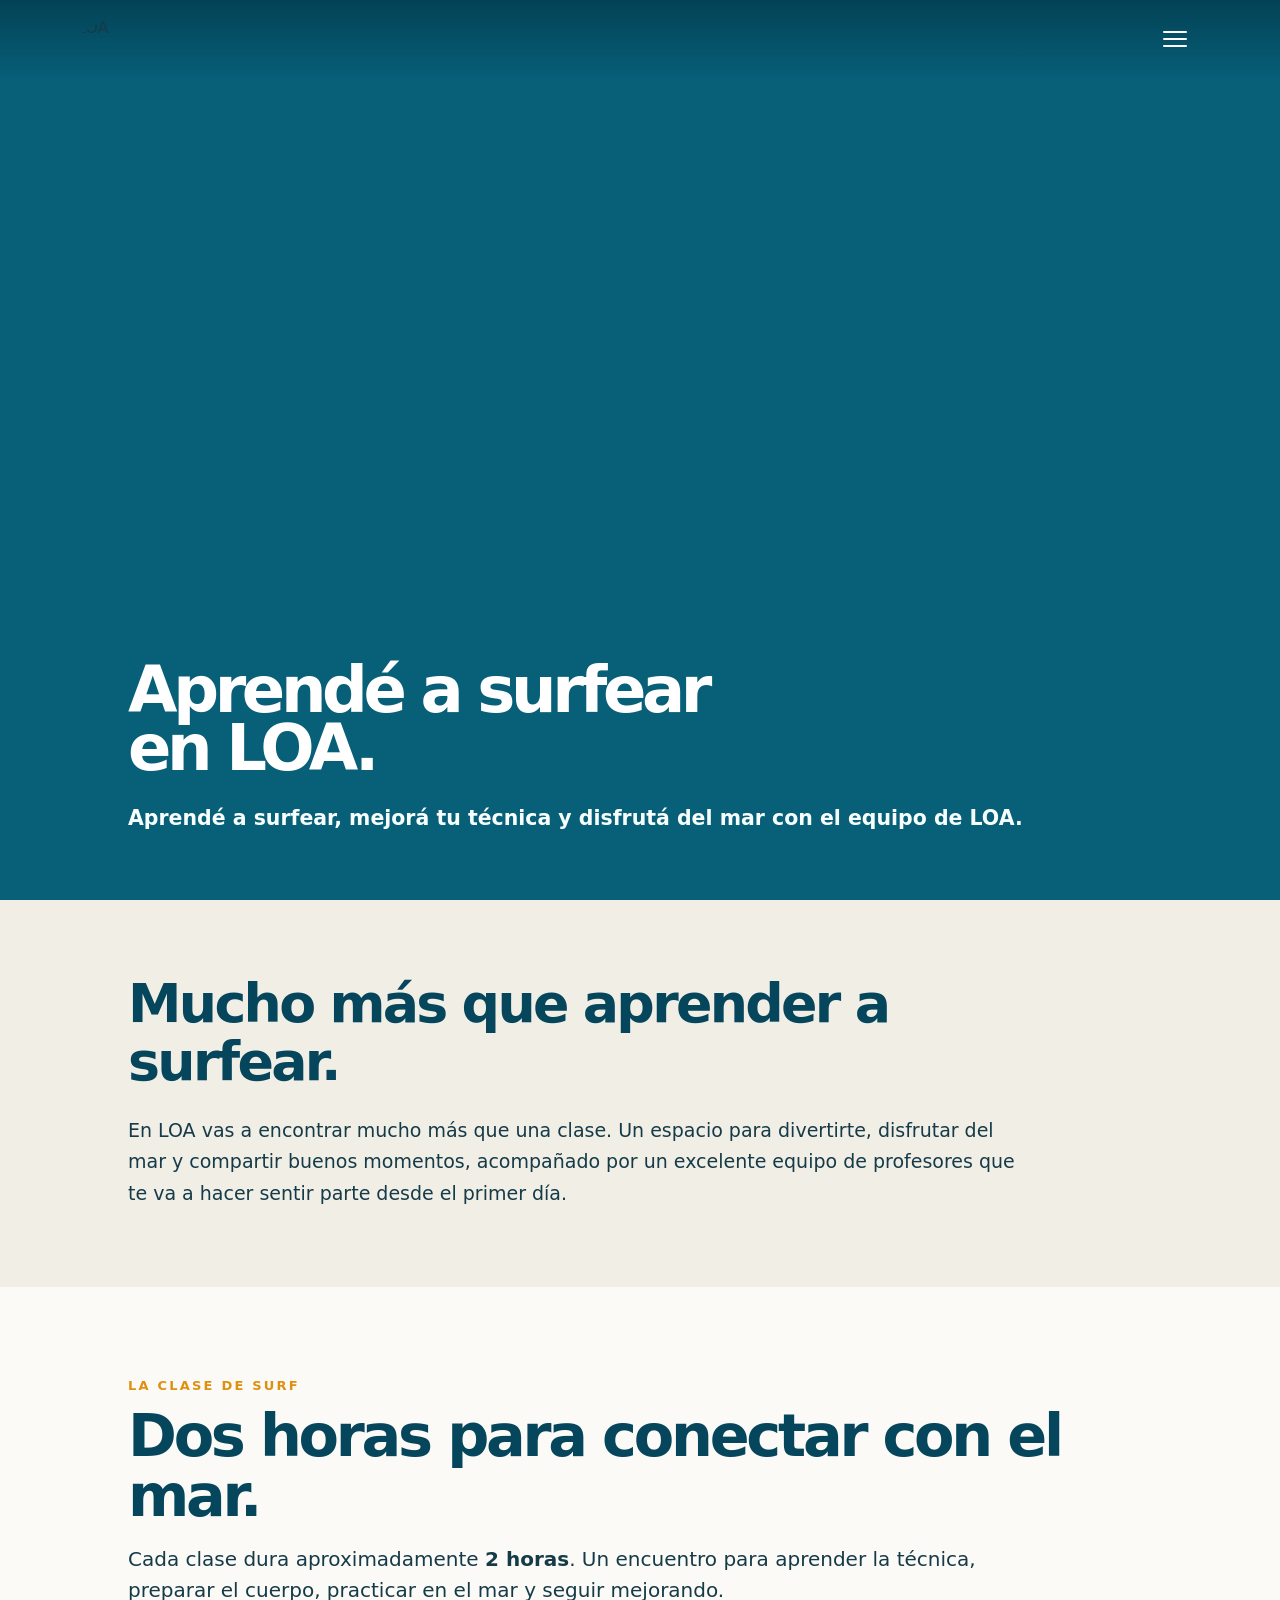
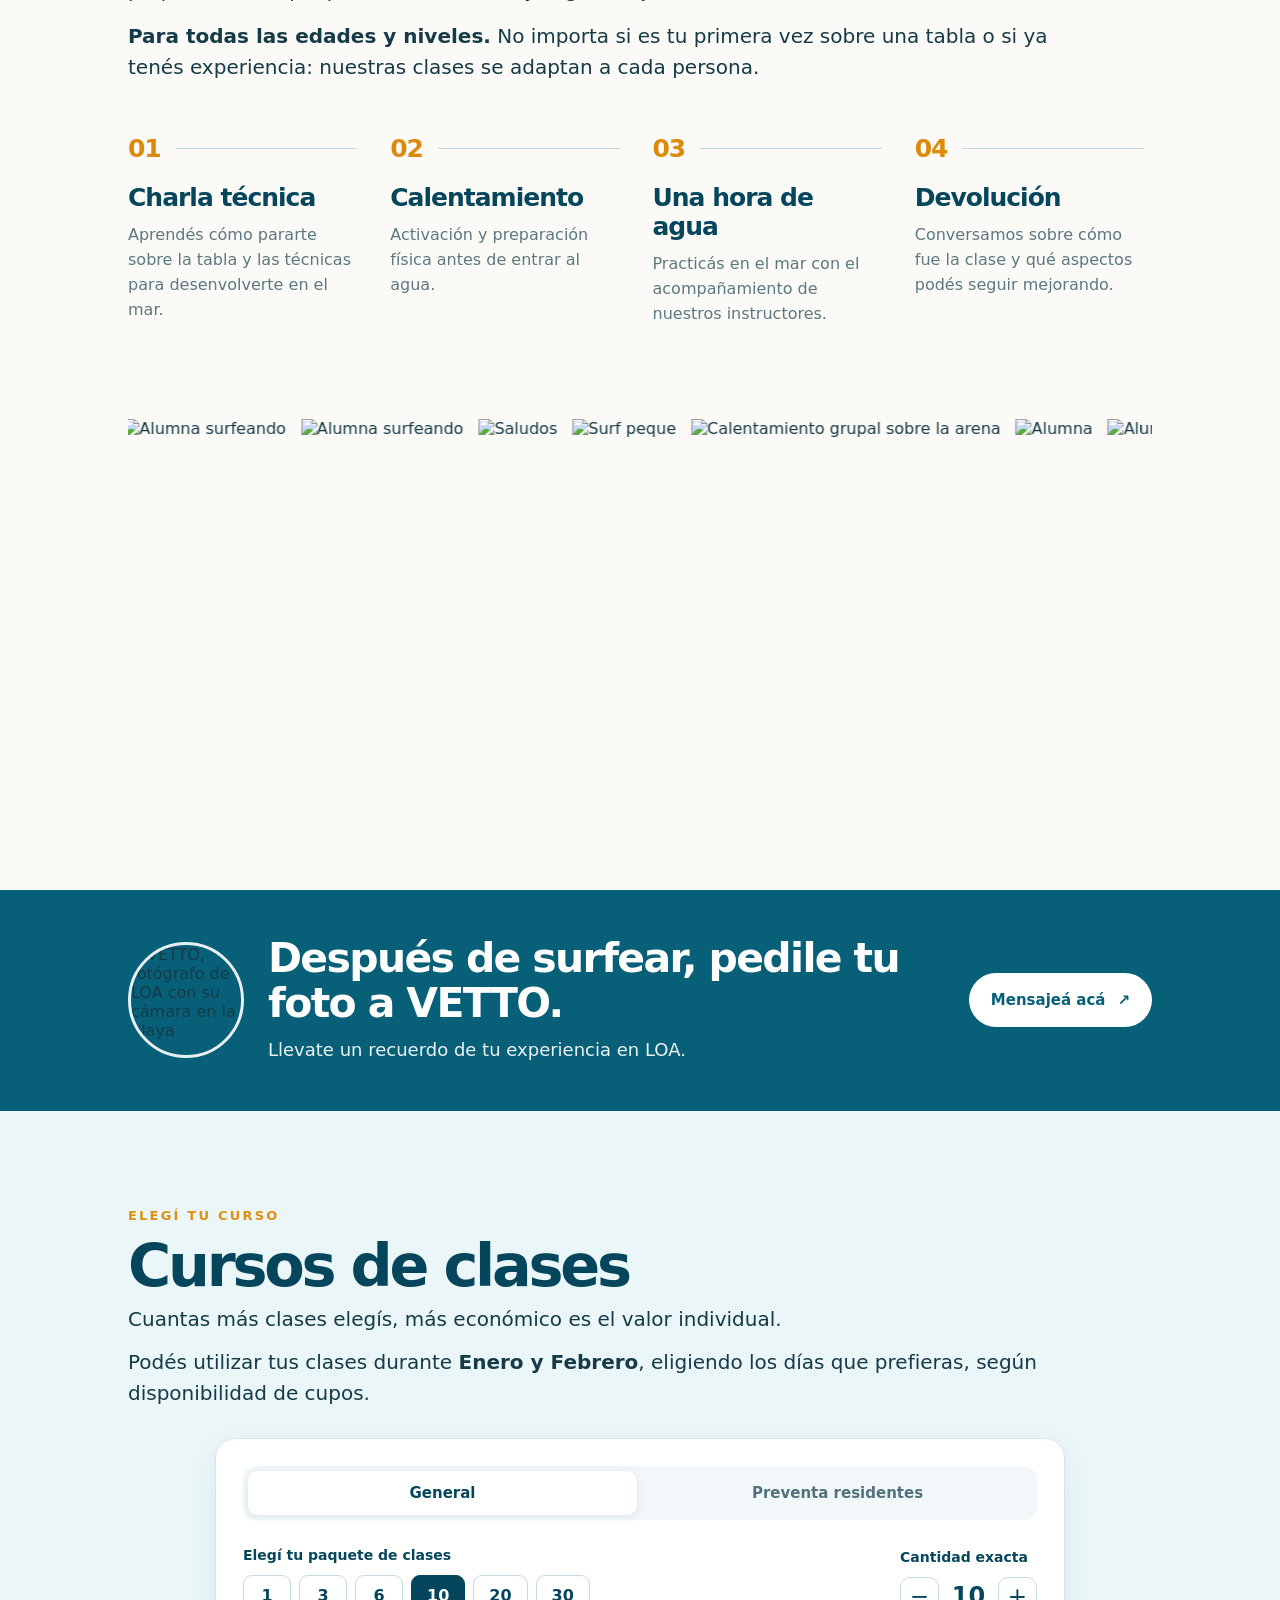
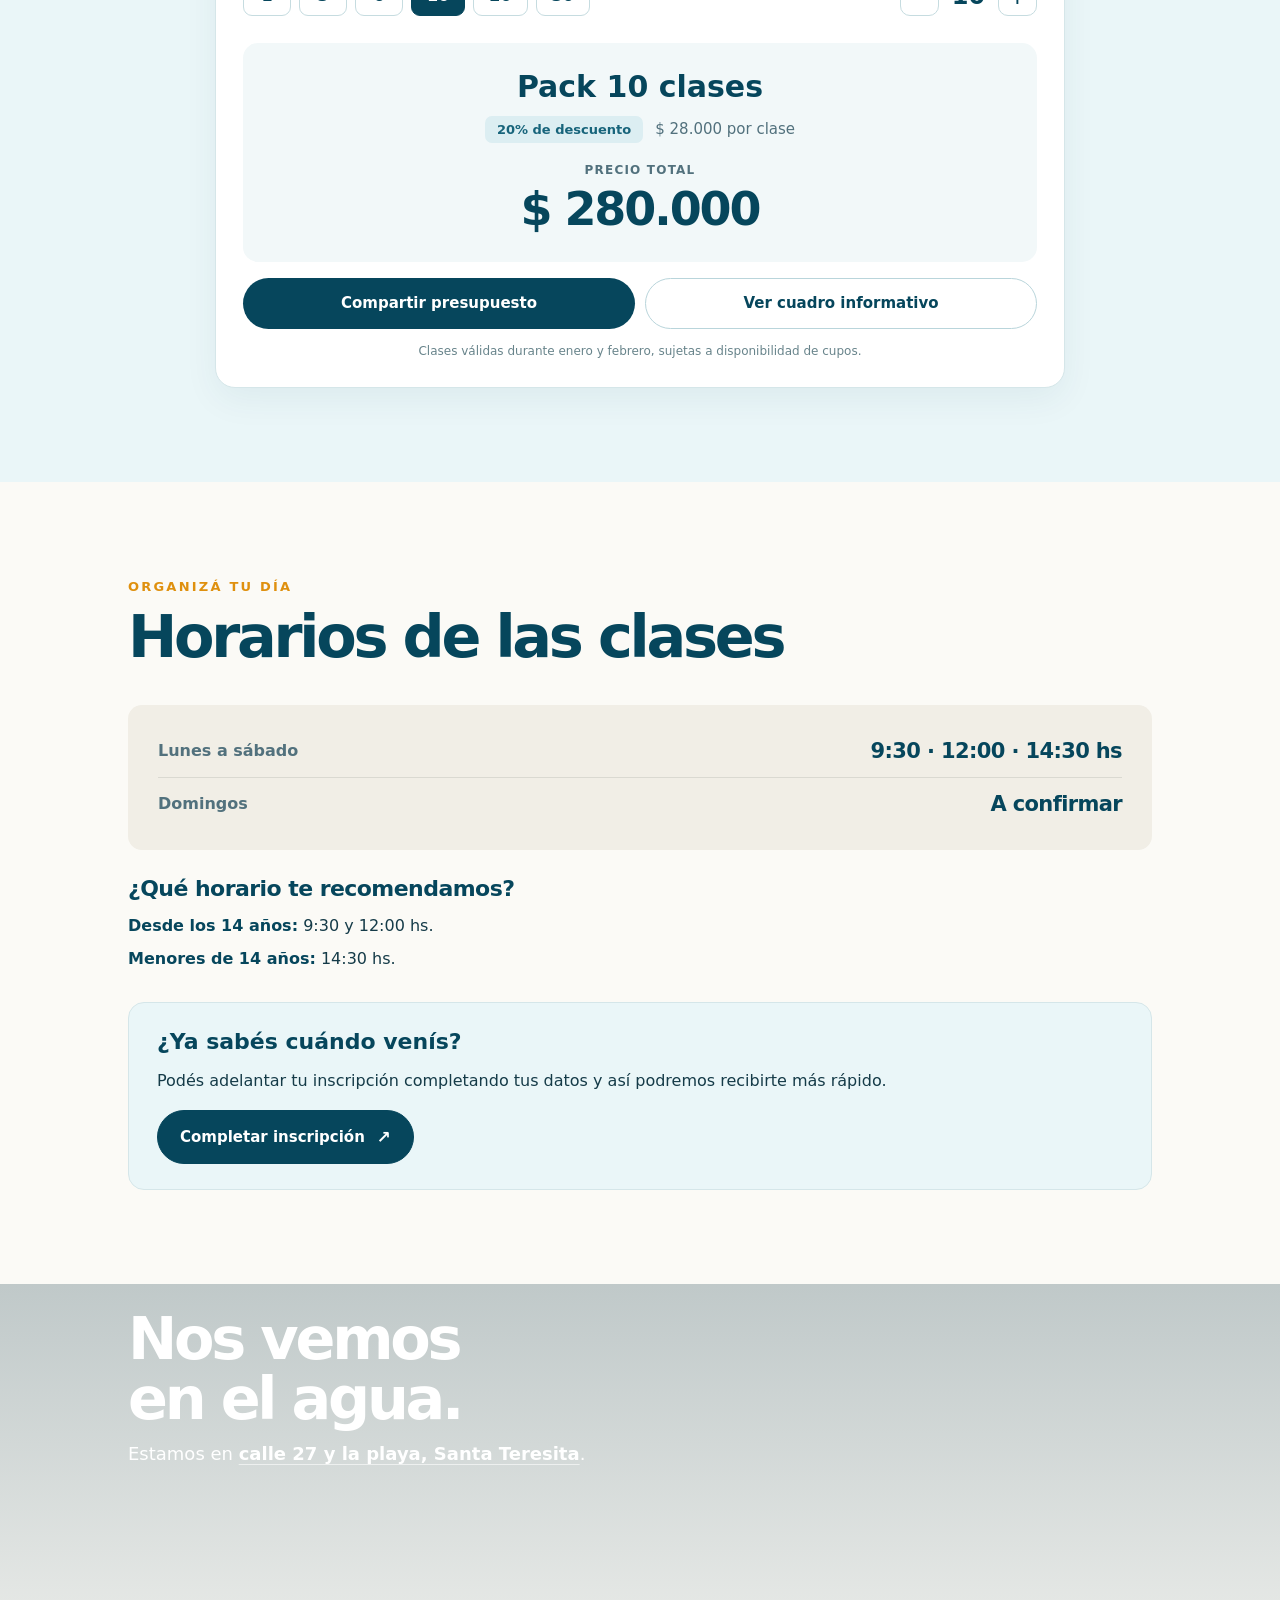
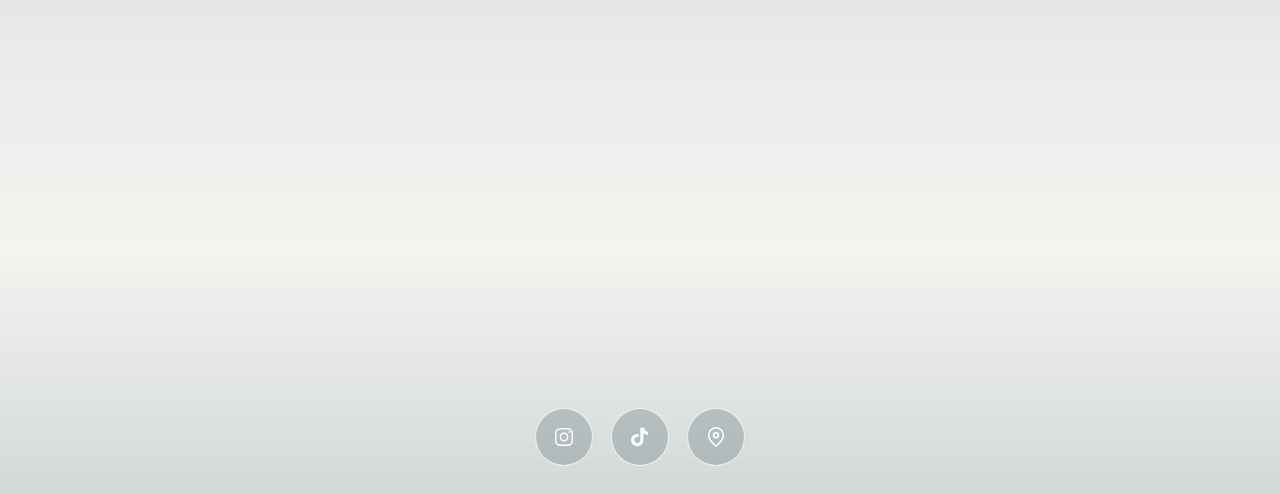
==== commit 145dbf42: "valores en vez de paquetes" ====
--- a/web/clases/index.html
+++ b/web/clases/index.html
@@ -190,24 +190,21 @@
         }
         @media(max-width:760px){#horarios .surf-hours-notice-card{margin-top:25px;}.finish{background-image:linear-gradient(180deg,rgba(3,44,58,.24) 0%,rgba(3,44,58,.10) 48%,rgba(3,44,58,.38) 100%),url("images/bottom mobile.jpg");}}
         .loa-wa-float{
-            position:fixed;right:28px;bottom:28px;z-index:90;
+            position:fixed;right:38px;bottom:40px;z-index:90;
             display:inline-flex;align-items:center;justify-content:center;gap:0;
             width:62px;height:62px;padding:0;border-radius:999px;
             background:#25d366;color:#fff;text-decoration:none;
             font-size:15px;font-weight:750;line-height:1.2;white-space:nowrap;
             box-shadow:0 12px 30px rgba(0,35,48,.25);
-
             overflow:hidden;
-
-            opacity:0;
-            visibility:hidden;
-            pointer-events:none;
-            transform:translateY(16px) scale(.96);
-            transition:opacity .3s ease, transform .3s ease, visibility .3s ease, background .2s ease;
-        }
+            opacity:0;visibility:hidden;pointer-events:none;
+            transform:translateY(12px) scale(.96);
+            transition:opacity .25s ease,transform .25s ease,visibility .25s ease,background .2s ease;
+        }
+        .loa-wa-float.loa-wa-visible{opacity:1;visibility:visible;pointer-events:auto;transform:none;}
         .loa-wa-float svg{width:32px;height:32px;flex:none;display:block;fill:currentColor;}
         .loa-wa-float:hover{background:#1ebe5d;}
-        @media(max-width:760px){.loa-wa-float{right:18px;bottom:22px;width:58px;height:58px;font-size:13px;}.loa-wa-float svg{width:29px;height:29px;}}
+        @media(max-width:760px){.loa-wa-float{right:28px;bottom:calc(30px + env(safe-area-inset-bottom,0px));width:58px;height:58px;font-size:13px;}.loa-wa-float svg{width:29px;height:29px;}}
 
         .loa-site-nav {
             position:fixed; z-index:100; top:0; left:0; right:0;
@@ -274,12 +271,6 @@
                                                                                                                                        }}
         @media (max-width:800px){.loa-site-nav{height:68px;padding:0 18px;}.loa-site-logo{width:50px;height:50px;flex-basis:50px;}.loa-site-logo img {top:10px;left:0;width:106px;height:106px;}.loa-nav-scrolled .loa-site-logo img {top:0;left:0;width:50px;height:50px;}.loa-site-links{top:68px;left:12px;right:12px;}.loa-site-links a,.loa-nav-scrolled .loa-site-links a{font-size:18px;}}
 
-        .loa-wa-float.loa-wa-visible {
-            opacity:1;
-            visibility:visible;
-            pointer-events:auto;
-            transform:translateY(0) scale(1);
-        }
         @media (prefers-reduced-motion:reduce) {.loa-wa-float{transition:none;}}
 
         /* Mobile: cuatro etapas de la clase en dos columnas (2 × 2). */
@@ -422,23 +413,6 @@
             }
         }
     </style>
-
-
-
-
-
-
-
-
-
-
-
-
-
-
-
-
-
 
     <link rel="preload" as="image" href="images/portadamen.jpg" media="(min-width:761px)" fetchpriority="high">
     <link rel="preload" as="image" href="images/portadaleimobile.png" media="(max-width:760px)" fetchpriority="high">
@@ -921,8 +895,13 @@
         const nav=document.getElementById('loa-site-nav');
         const toggle=document.getElementById('loa-menu-toggle');
         const menu=document.getElementById('loa-menu-principal');
+        const wa=document.getElementById('loa-wa-float');
         if(!nav||!toggle||!menu)return;
-        const setScrolled=()=>nav.classList.toggle('loa-nav-scrolled',window.scrollY>45);
+        const setScrolled=()=>{
+            const scrolled=window.scrollY>45;
+            nav.classList.toggle('loa-nav-scrolled',scrolled);
+            if(wa)wa.classList.toggle('loa-wa-visible',scrolled);
+        };
         const setOpen=(open)=>{
             menu.classList.toggle('open',open);
             toggle.setAttribute('aria-expanded',String(open));
@@ -937,19 +916,6 @@
         window.addEventListener('scroll',setScrolled,{passive:true});
         window.addEventListener('resize',()=>setOpen(false),{passive:true});
         setScrolled();
-    })();
-</script>
-
-<script>
-    /* El ícono aparece únicamente cuando se alcanza el bottom. */
-    (() => {
-        const bottom = document.getElementById('contacto');
-        const wa = document.getElementById('loa-wa-float');
-        if (!bottom || !wa) return;
-        const observer = new IntersectionObserver(entries => {
-            wa.classList.toggle('loa-wa-visible', entries[0].isIntersecting);
-        }, { threshold: 0, rootMargin: '0px 0px -8% 0px' });
-        observer.observe(bottom);
     })();
 </script>
 
@@ -979,3 +945,4 @@
     })();
 </script>
 </body></html>
+
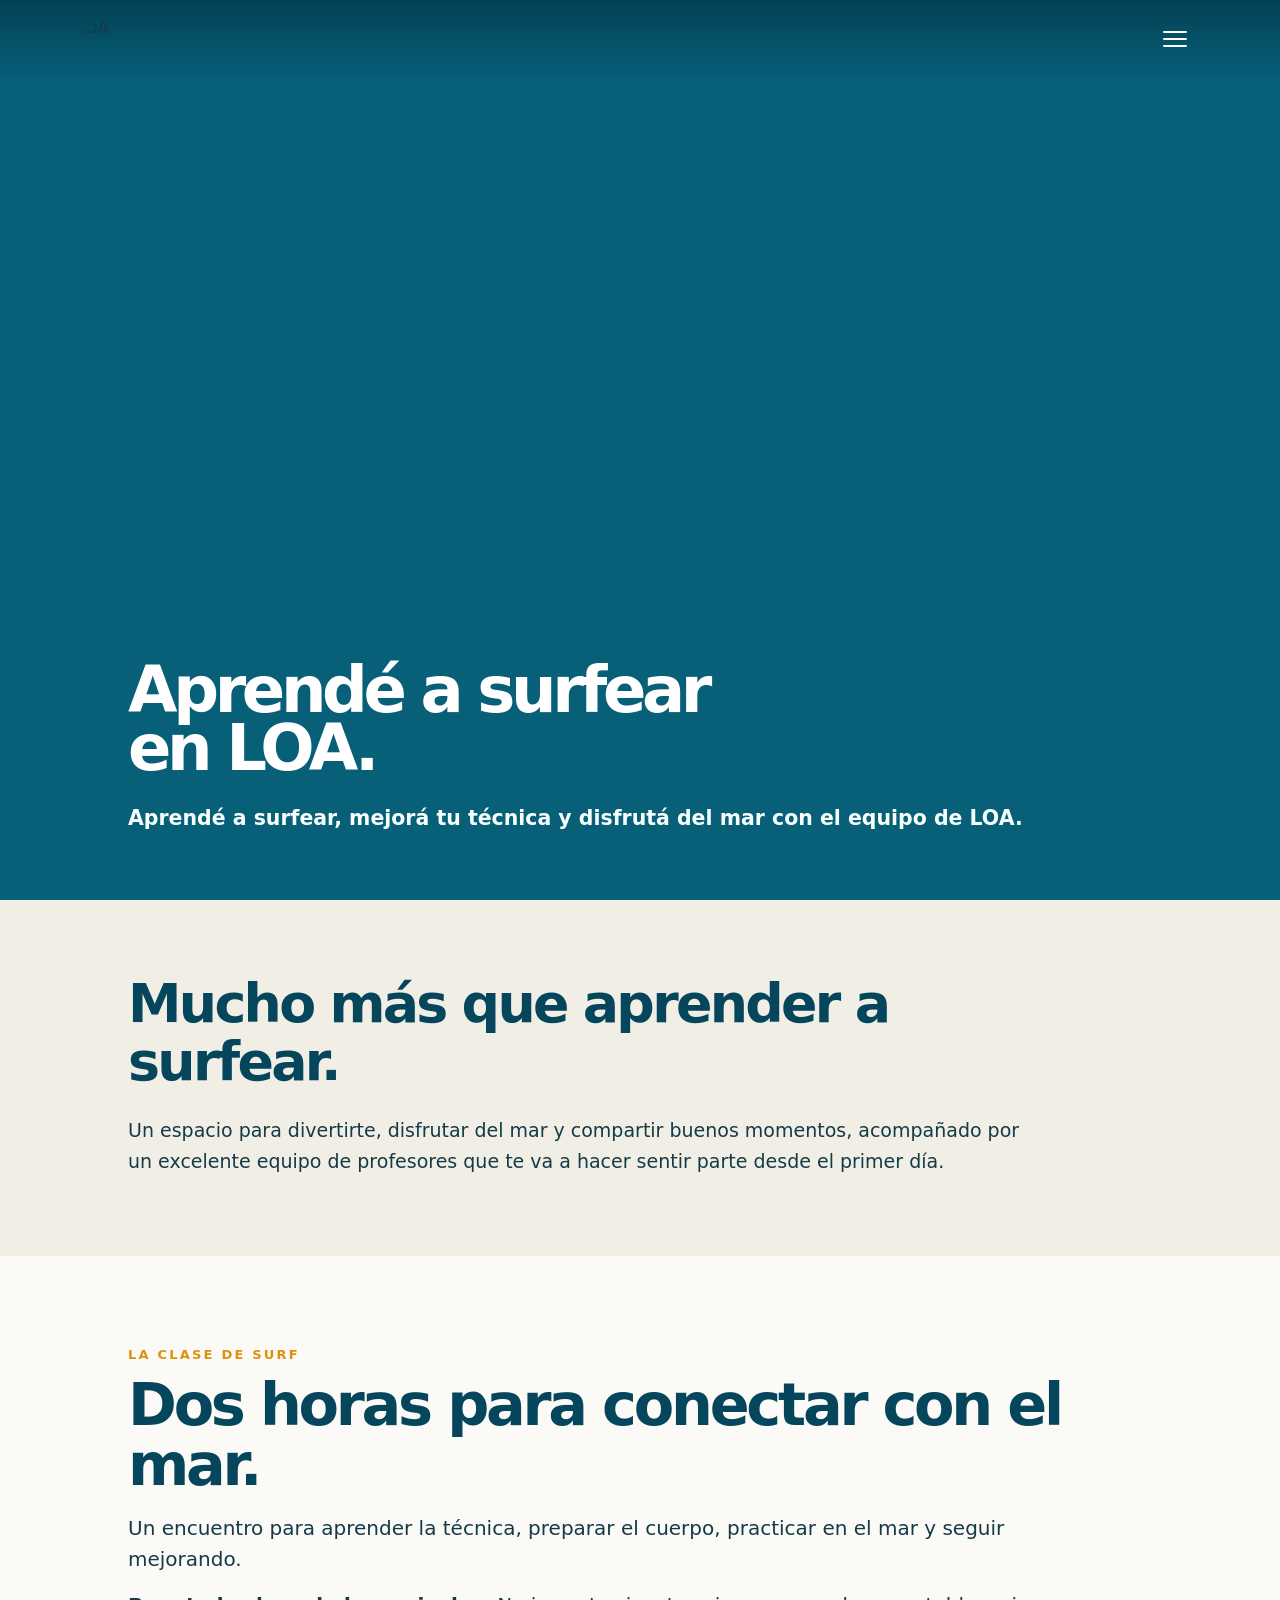
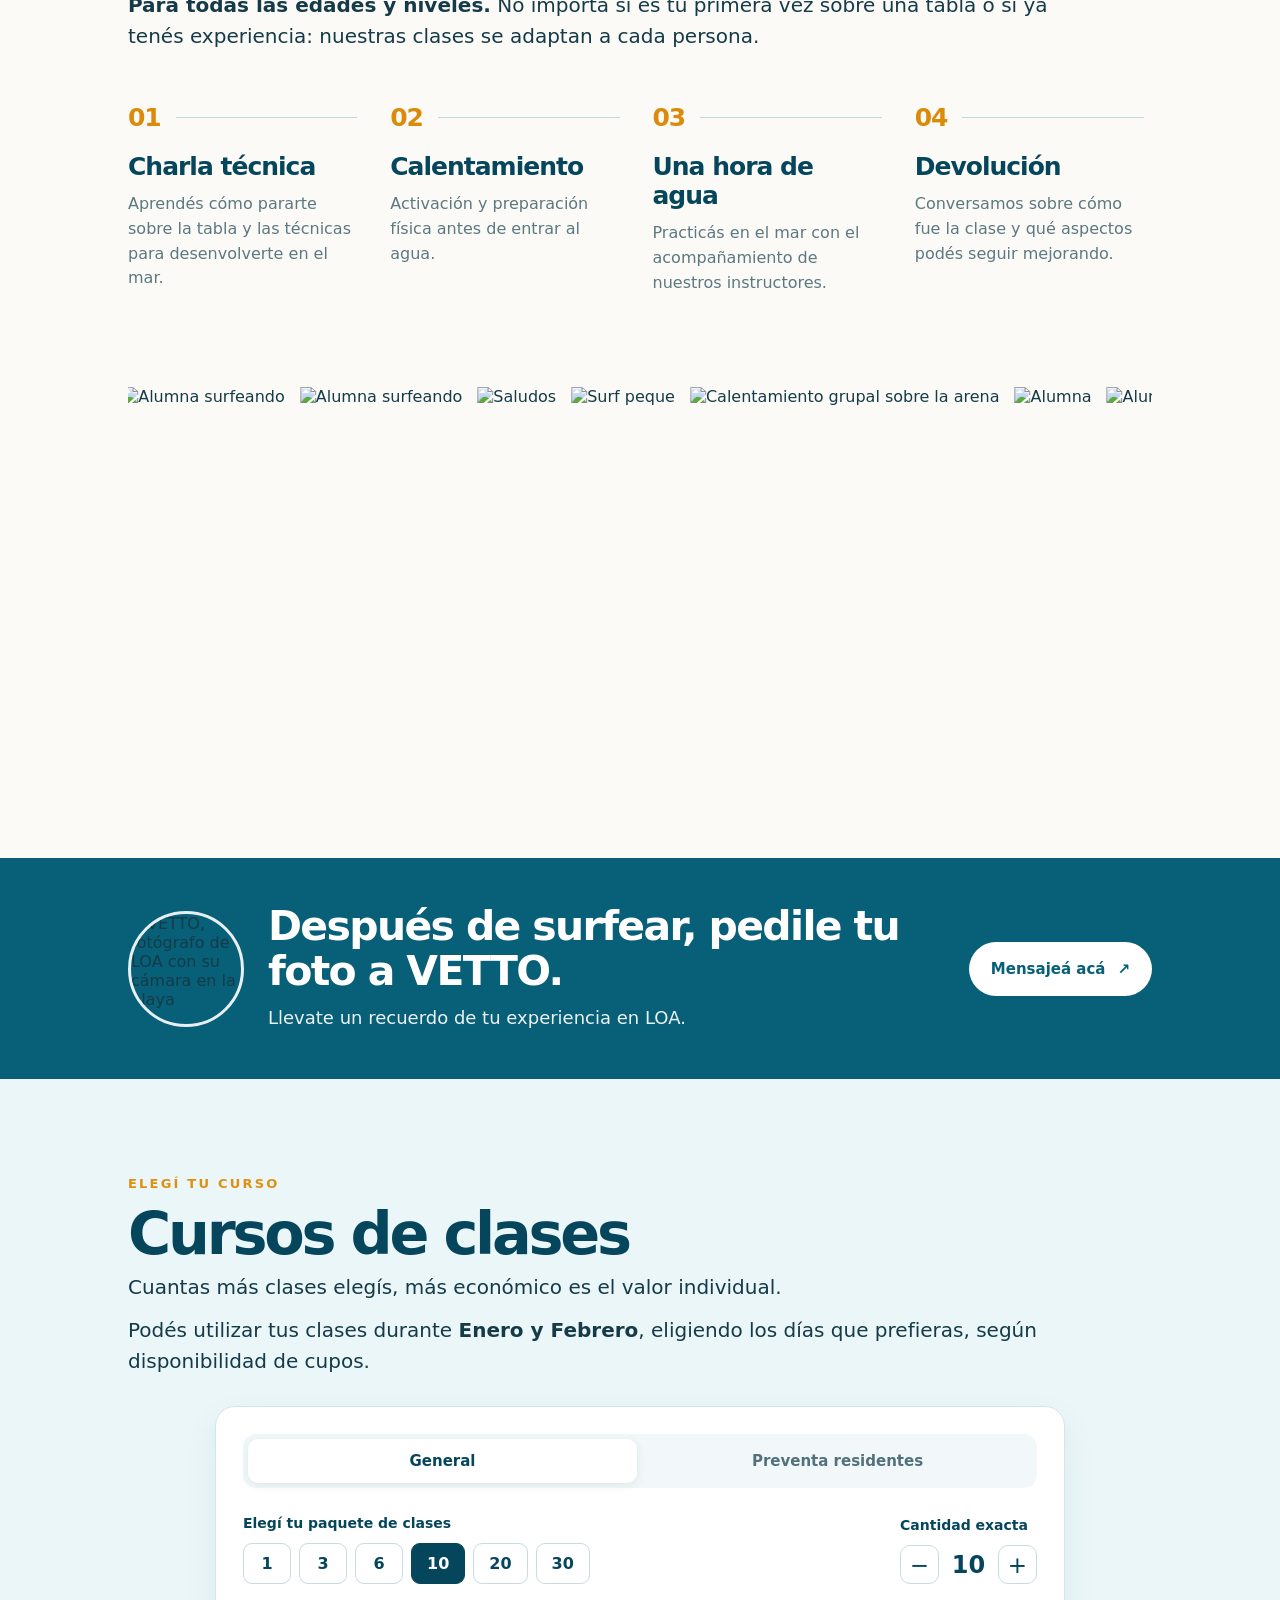
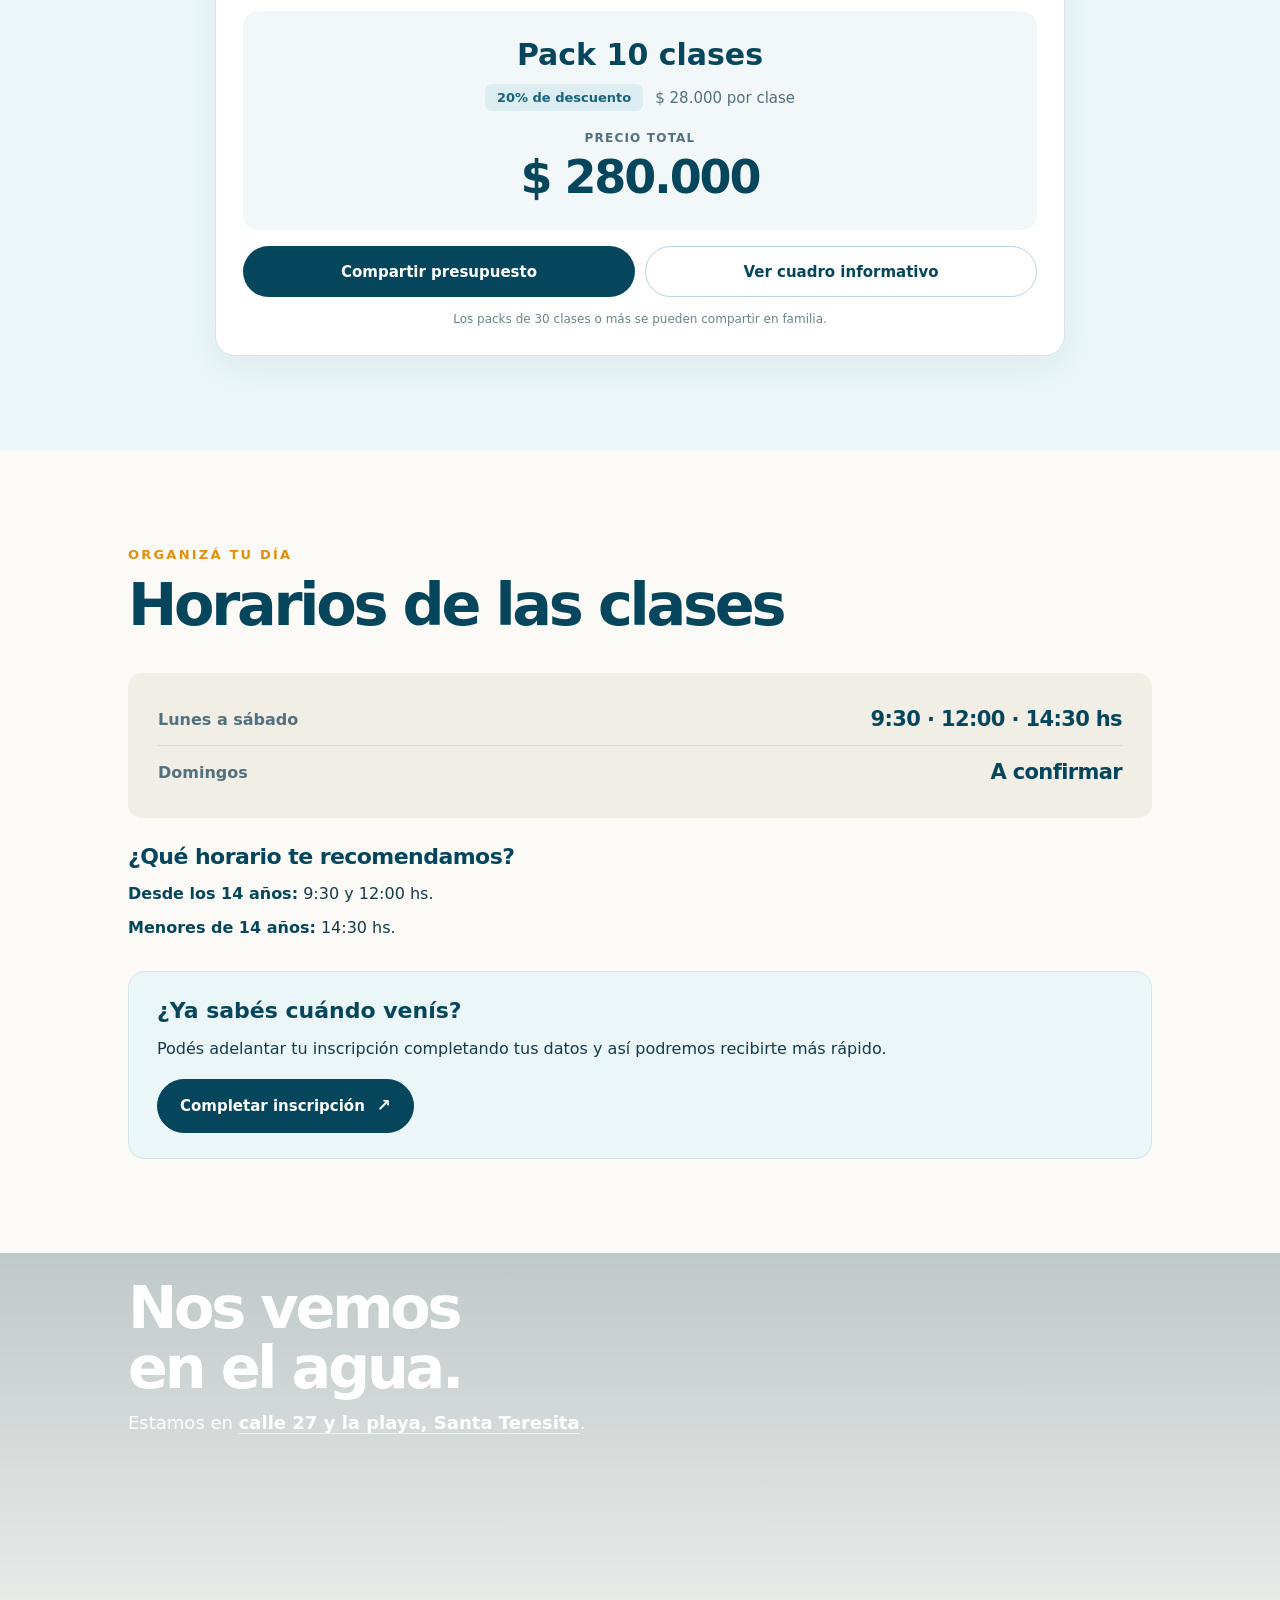
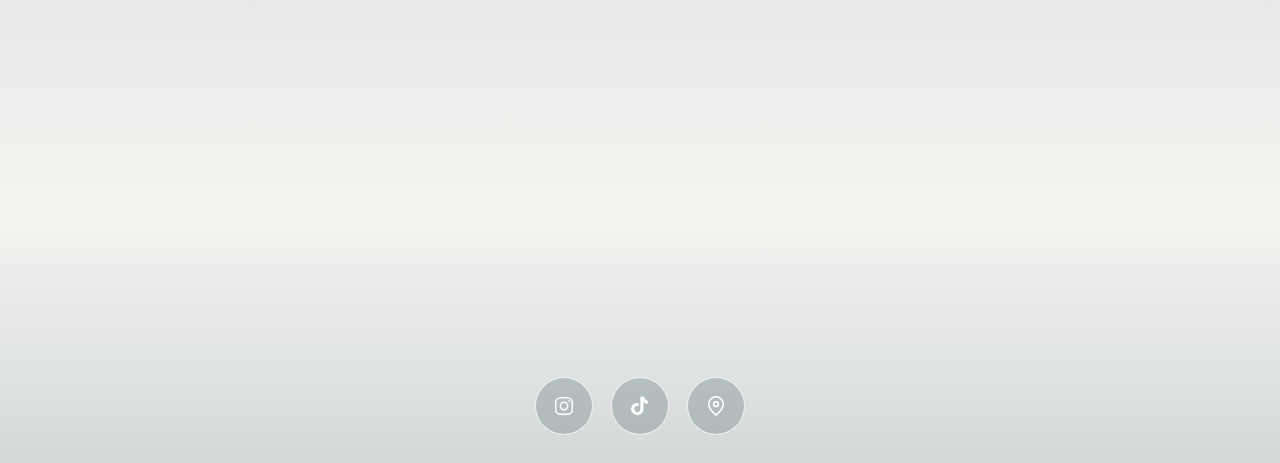
==== commit fa9a53e9: "valores en vez de paquetes" ====
--- a/web/clases/index.html
+++ b/web/clases/index.html
@@ -199,12 +199,15 @@
             overflow:hidden;
             opacity:0;visibility:hidden;pointer-events:none;
             transform:translateY(12px) scale(.96);
-            transition:opacity .25s ease,transform .25s ease,visibility .25s ease,background .2s ease;
+            transition:opacity .25s ease,transform .25s ease,visibility .25s ease,background .2s ease,width .25s ease;
         }
         .loa-wa-float.loa-wa-visible{opacity:1;visibility:visible;pointer-events:auto;transform:none;}
         .loa-wa-float svg{width:32px;height:32px;flex:none;display:block;fill:currentColor;}
+        .loa-wa-float .loa-wa-label{display:none;}
+        .loa-wa-float.loa-wa-book{width:214px;gap:12px;padding:0 16px;}
+        .loa-wa-float.loa-wa-book .loa-wa-label{display:inline;}
         .loa-wa-float:hover{background:#1ebe5d;}
-        @media(max-width:760px){.loa-wa-float{right:28px;bottom:calc(30px + env(safe-area-inset-bottom,0px));width:58px;height:58px;font-size:13px;}.loa-wa-float svg{width:29px;height:29px;}}
+        @media(max-width:760px){.loa-wa-float{right:28px;bottom:calc(30px + env(safe-area-inset-bottom,0px));width:58px;height:58px;font-size:13px;}.loa-wa-float svg{width:29px;height:29px;}.loa-wa-float.loa-wa-book{width:190px;gap:9px;padding:0 13px;}}
 
         .loa-site-nav {
             position:fixed; z-index:100; top:0; left:0; right:0;
@@ -413,6 +416,23 @@
             }
         }
     </style>
+
+
+
+
+
+
+
+
+
+
+
+
+
+
+
+
+
 
     <link rel="preload" as="image" href="images/portadamen.jpg" media="(min-width:761px)" fetchpriority="high">
     <link rel="preload" as="image" href="images/portadaleimobile.png" media="(max-width:760px)" fetchpriority="high">
@@ -442,7 +462,7 @@
         <div class="wrap">
             <div class="surf-experience">
                 <h2 id="surf-experience-title">Mucho más que aprender a surfear.</h2>
-                <p>En LOA vas a encontrar mucho más que una clase. Un espacio para divertirte, disfrutar del mar y compartir buenos momentos, acompañado por un excelente equipo de profesores que te va a hacer sentir parte desde el primer día.</p>
+                <p>Un espacio para divertirte, disfrutar del mar y compartir buenos momentos, acompañado por un excelente equipo de profesores que te va a hacer sentir parte desde el primer día.</p>
             </div>
         </div>
     </section>
@@ -451,7 +471,7 @@
             <div class="surf-lesson-intro">
                 <span class="label">LA CLASE DE SURF</span>
                 <h2 class="heading">Dos horas para conectar con el mar.</h2>
-                <p class="section-blurb">Cada clase dura aproximadamente <strong>2 horas</strong>. Un encuentro para aprender la técnica, preparar el cuerpo, practicar en el mar y seguir mejorando.</p>
+                <p class="section-blurb">Un encuentro para aprender la técnica, preparar el cuerpo, practicar en el mar y seguir mejorando.</p>
                 <p class="section-blurb surf-all-ages"><strong>Para todas las edades y niveles.</strong> No importa si es tu primera vez sobre una tabla o si ya tenés experiencia: nuestras clases se adaptan a cada persona.</p>
             </div>
             <div class="surf-lesson-flow" aria-label="Las cuatro etapas de la clase de surf">
@@ -564,7 +584,7 @@
                 <button type="button" class="surf-quote-copy" id="surfQuoteShare">Compartir presupuesto</button>
                 <button type="button" class="surf-quote-info-button" id="surfQuoteInfo">Ver cuadro informativo</button>
             </div>
-            <p class="surf-quote-note">Clases válidas durante enero y febrero, sujetas a disponibilidad de cupos.</p>
+            <p class="surf-quote-note">Los packs de 30 clases o más se pueden compartir en familia.</p>
         </div>
         <dialog class="surf-info-dialog" id="surfQuoteDialog" aria-labelledby="surfInfoTitle">
             <div class="surf-info-title"><h3 id="surfInfoTitle">Valores de las clases</h3><button type="button" class="surf-info-close" id="surfInfoClose" aria-label="Cerrar cuadro informativo">×</button></div>
@@ -761,7 +781,7 @@
         if (!slider || !track) return;
 
         // Mismo sistema de transformaciones que el carrusel de Colonia.
-        const AUTO_SPEED = 32; // px/segundo: conservamos la velocidad aprobada.
+        const AUTO_SPEED = 40; // px/segundo: movimiento suave, un poco más rápido.
         const RESUME_DELAY = 700;
         const reduceMotion = window.matchMedia('(prefers-reduced-motion: reduce)');
         const originals = [...track.children];
@@ -825,10 +845,10 @@
 
         if ('IntersectionObserver' in window) {
             const visibilityObserver = new IntersectionObserver(entries => {
-                const nextVisible = entries[0].intersectionRatio >= .05;
+                const nextVisible = entries[0].intersectionRatio >= .99;
                 if (nextVisible && !isVisible) lastTime = performance.now();
                 isVisible = nextVisible;
-            }, {threshold:[0, .05, 1]});
+            }, {threshold:[0, .99, 1]});
             visibilityObserver.observe(slider);
         } else {
             isVisible = true;
@@ -888,6 +908,7 @@
     <svg viewBox="0 0 24 24" aria-hidden="true" focusable="false">
         <path d="M17.472 14.382c-.297-.149-1.758-.867-2.03-.966-.273-.099-.471-.148-.67.15-.198.297-.767.966-.94 1.164-.173.198-.347.223-.644.075-.297-.15-1.255-.463-2.39-1.475-.883-.788-1.48-1.761-1.653-2.059-.173-.297-.018-.458.13-.606.134-.133.298-.347.446-.52.149-.174.198-.298.298-.496.099-.198.05-.372-.025-.52-.075-.149-.669-1.612-.916-2.207-.242-.579-.487-.5-.669-.51-.173-.008-.372-.01-.57-.01-.198 0-.52.074-.792.372-.273.297-1.04 1.016-1.04 2.479s1.064 2.876 1.213 3.074c.149.198 2.095 3.2 5.077 4.487.709.306 1.262.489 1.693.625.712.227 1.36.195 1.872.118.571-.085 1.758-.719 2.006-1.413.248-.694.248-1.29.173-1.414-.074-.124-.272-.198-.57-.347m-5.421 7.403h-.004a9.97 9.97 0 0 1-5.031-1.378l-.361-.214-3.741.981.999-3.648-.235-.374a9.96 9.96 0 0 1-1.523-5.317c.002-5.498 4.476-9.972 9.977-9.972a9.91 9.91 0 0 1 7.053 2.92 9.91 9.91 0 0 1 2.918 7.053c-.002 5.499-4.476 9.973-9.976 9.973m8.485-18.457A11.88 11.88 0 0 0 12.053 0C5.495 0 .16 5.334.157 11.893c-.001 2.096.547 4.141 1.588 5.945L.057 24l6.304-1.654a11.88 11.88 0 0 0 5.683 1.448h.005c6.557 0 11.893-5.335 11.896-11.893a11.82 11.82 0 0 0-3.487-8.427Z"/>
     </svg>
+    <span class="loa-wa-label">Reservá tu clase</span>
 </a>
 <script>
     /* Navegación idéntica a Colonia: scroll > 45px, menú con hamburguesa y cierre al elegir. */
@@ -896,11 +917,15 @@
         const toggle=document.getElementById('loa-menu-toggle');
         const menu=document.getElementById('loa-menu-principal');
         const wa=document.getElementById('loa-wa-float');
+        const pricing=document.getElementById('paquetes');
         if(!nav||!toggle||!menu)return;
         const setScrolled=()=>{
             const scrolled=window.scrollY>45;
             nav.classList.toggle('loa-nav-scrolled',scrolled);
-            if(wa)wa.classList.toggle('loa-wa-visible',scrolled);
+            if(wa){
+                wa.classList.toggle('loa-wa-visible',scrolled);
+                wa.classList.toggle('loa-wa-book',scrolled && !!pricing && pricing.getBoundingClientRect().bottom <= window.innerHeight*.92);
+            }
         };
         const setOpen=(open)=>{
             menu.classList.toggle('open',open);
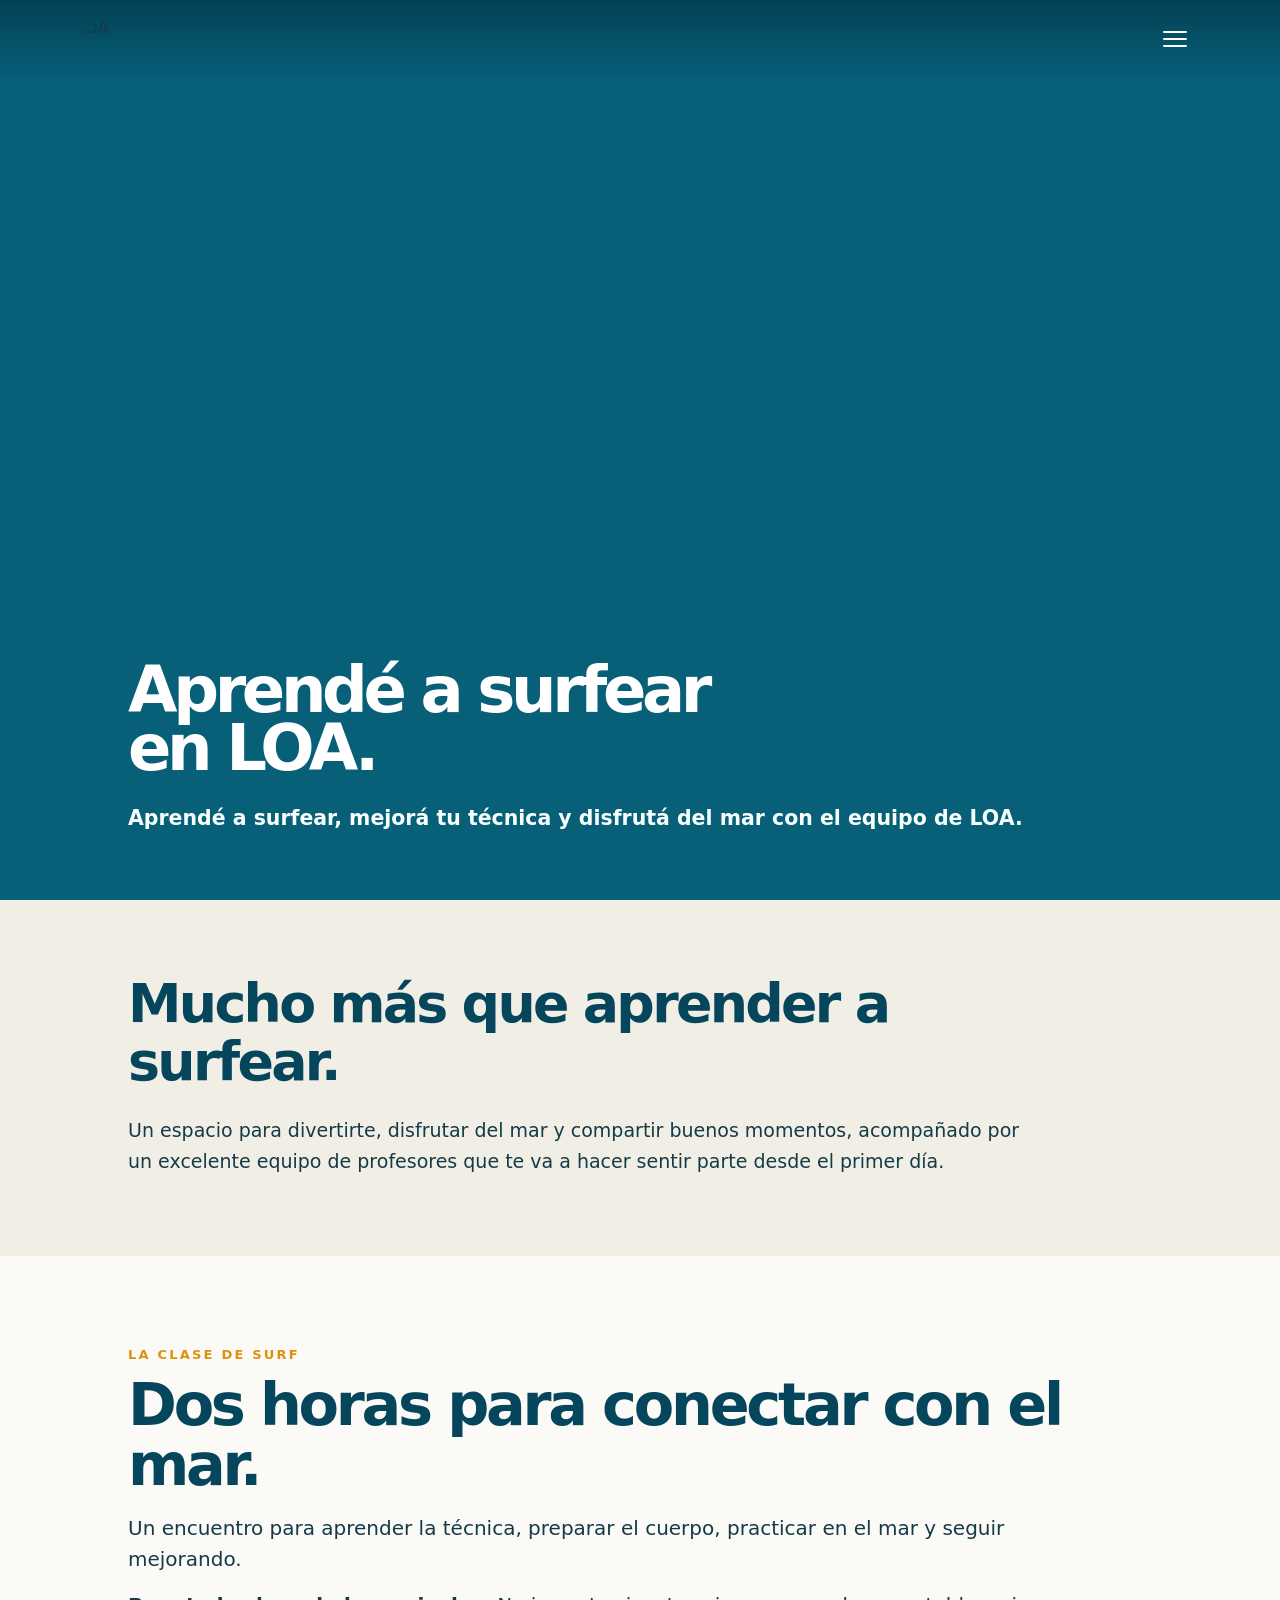
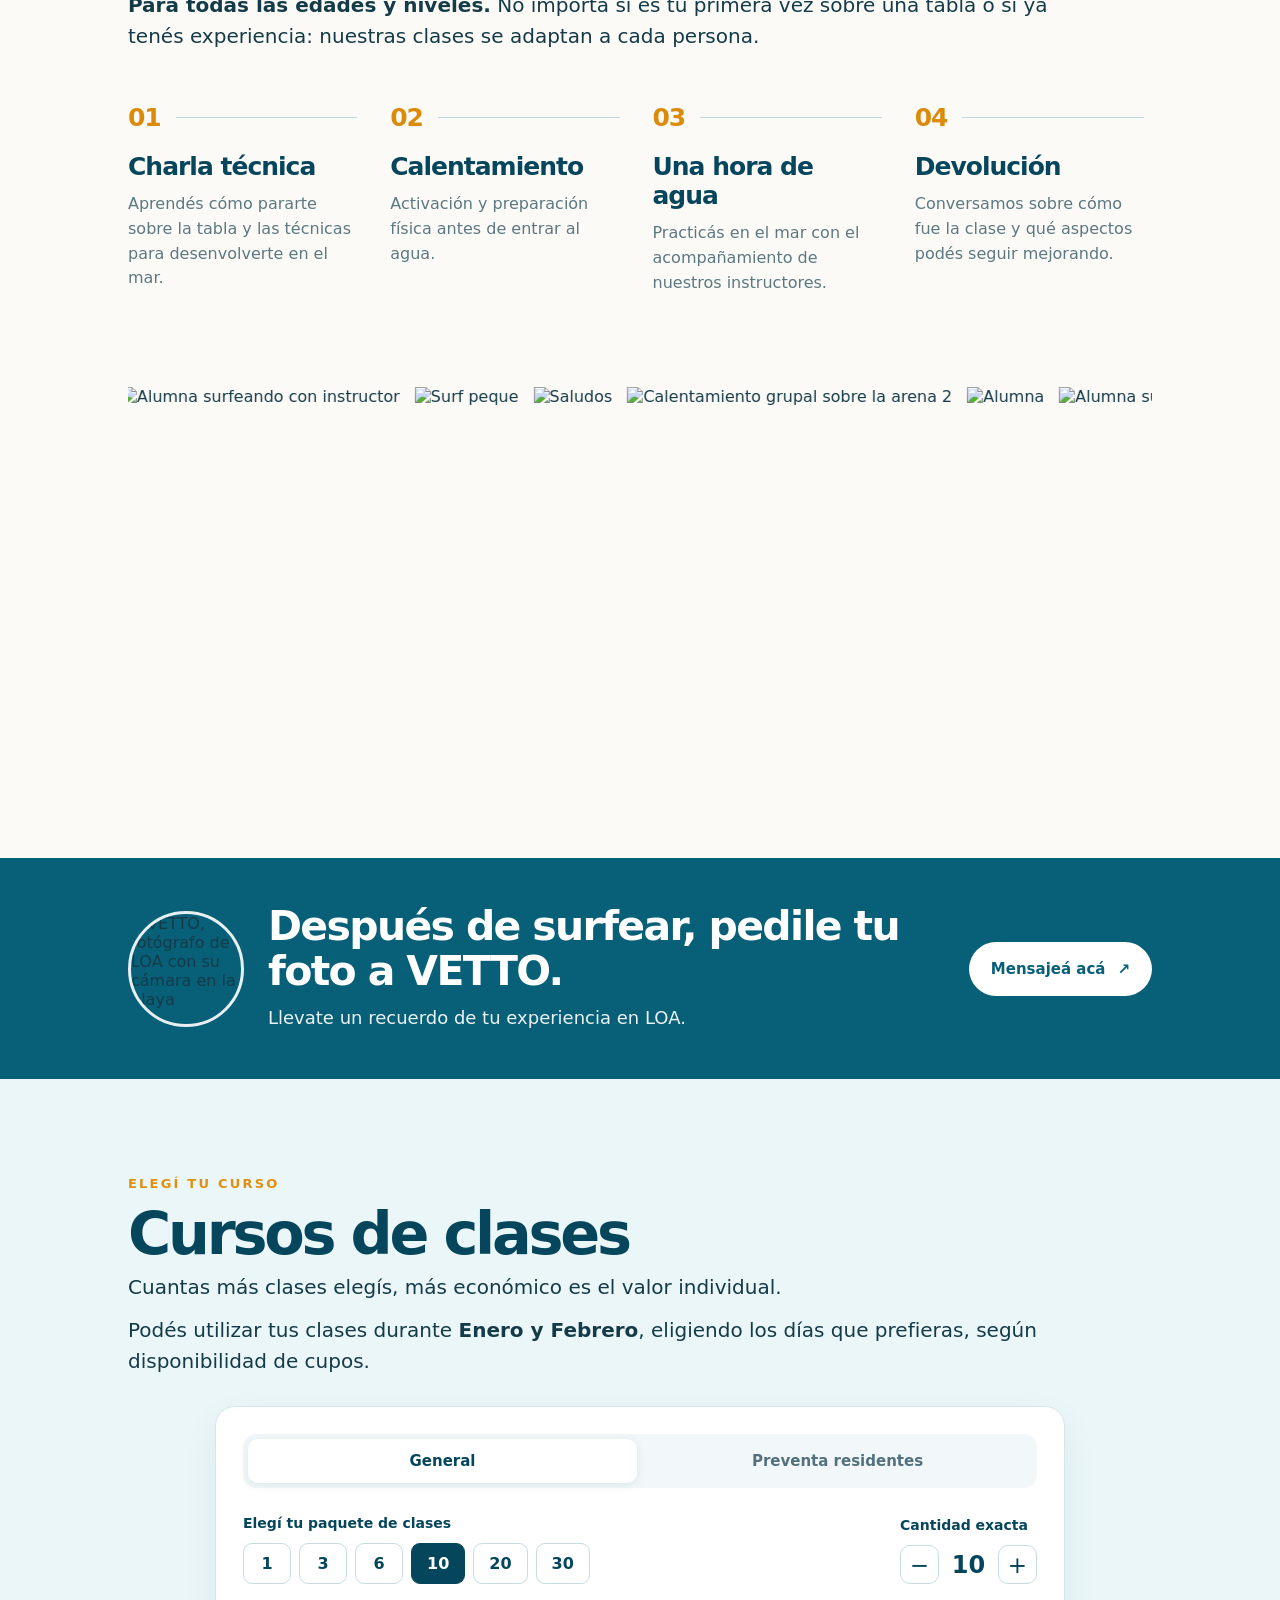
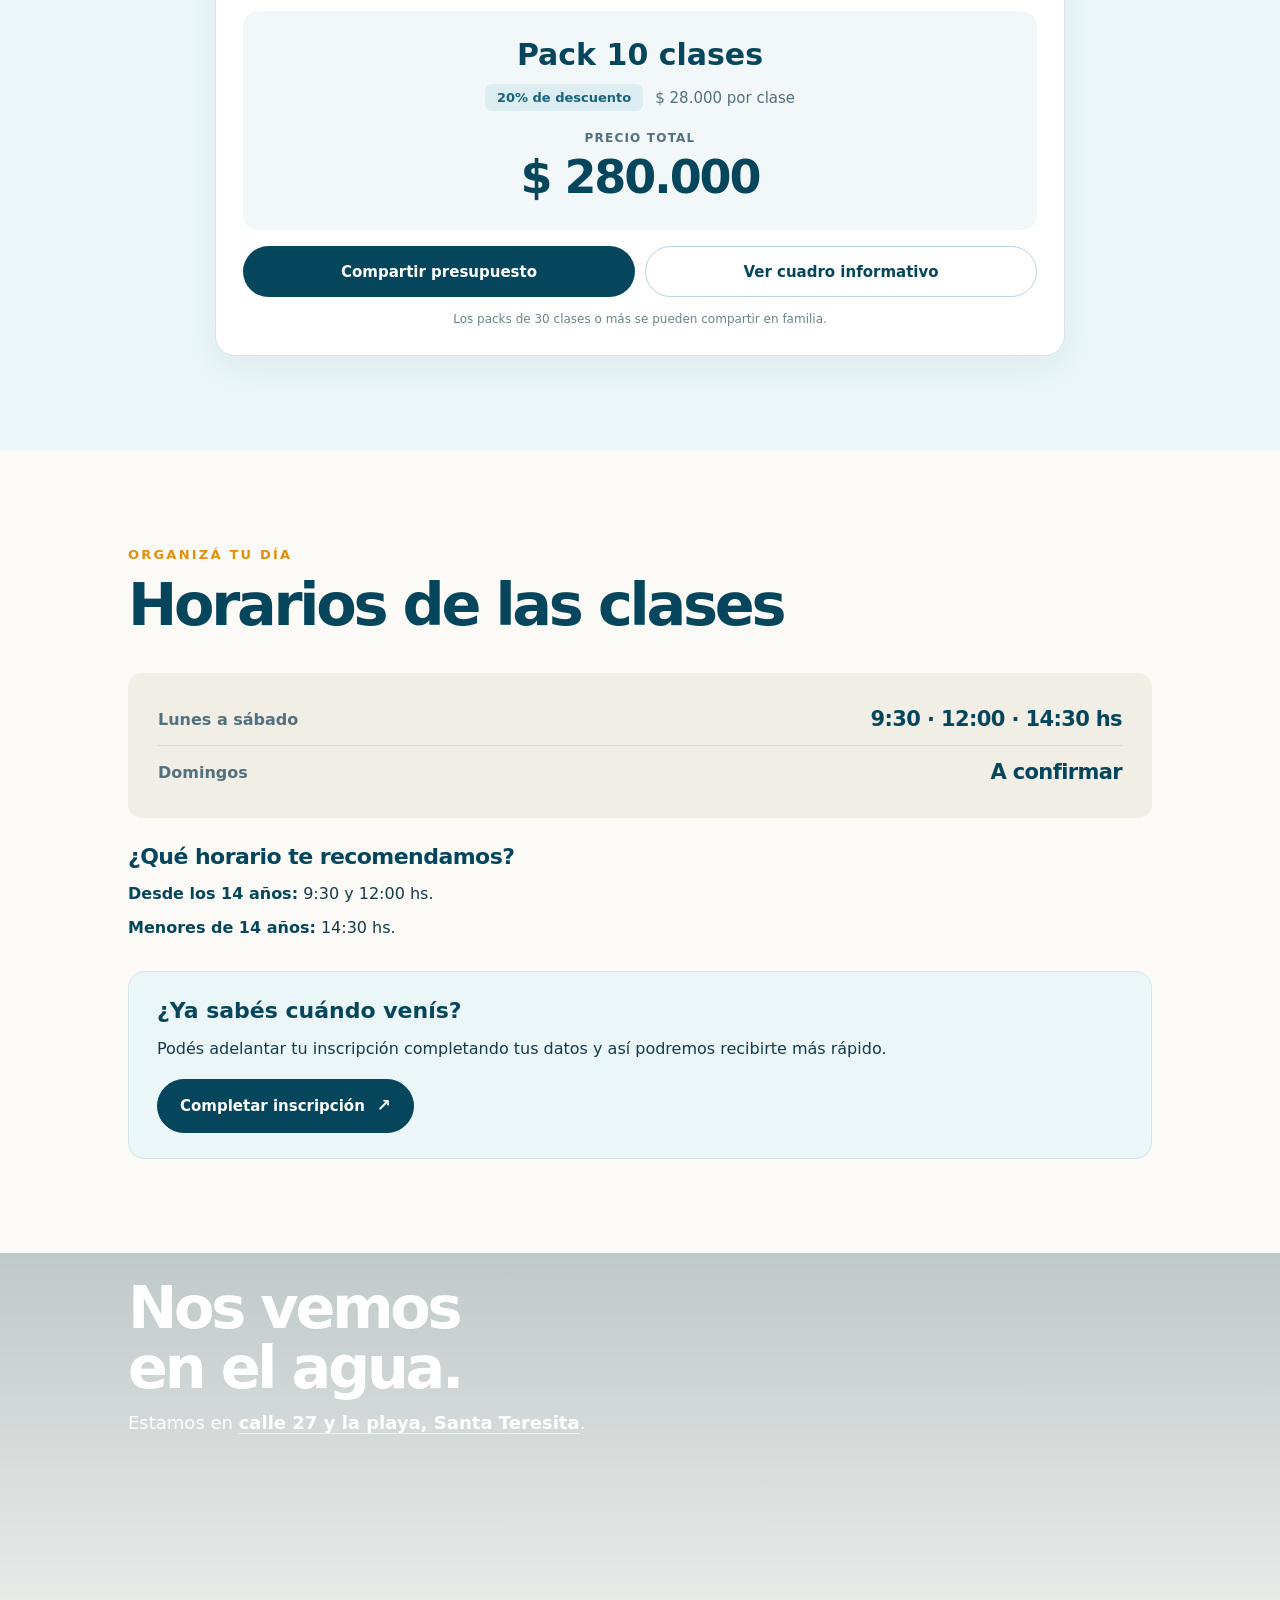
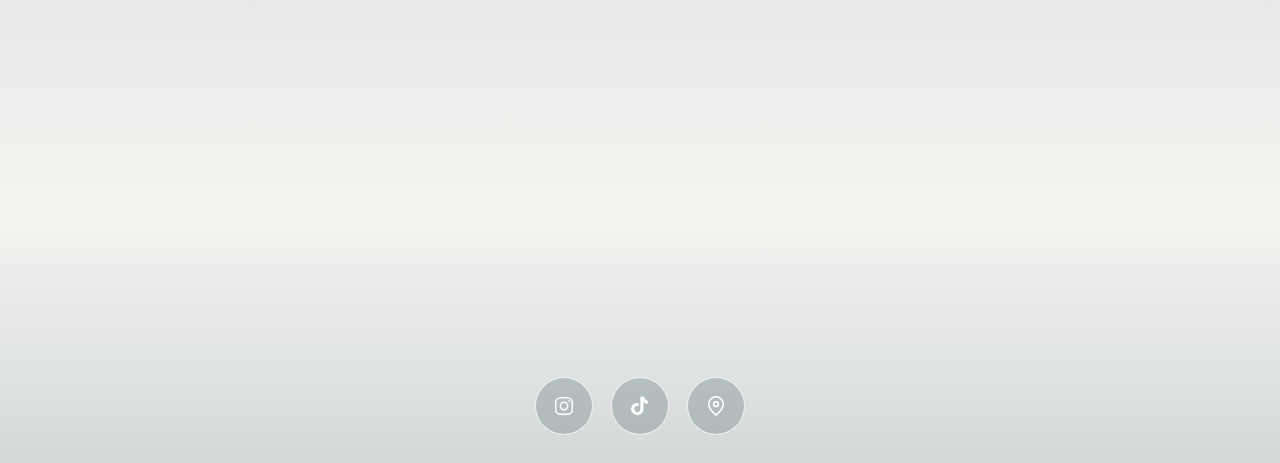
==== commit 33b4c8f8: "valores en vez de paquetes" ====
--- a/web/clases/index.html
+++ b/web/clases/index.html
@@ -502,14 +502,16 @@
         <div class="wrap">
             <div class="surf-gallery-window" id="surfGallery" tabindex="0" aria-label="Galería de clases de surf, desplazable horizontalmente">
                 <div class="surf-gallery-track">
+                    <img src="images/IMG_8885.JPG" alt="Alumna surfeando con instructor" loading="lazy" decoding="async">
+                    <img src="images/jade.jpg" alt="Surf peque" loading="lazy" class="gallery-natural" decoding="async">
+                    <img src="images/saludos.jpg" alt="Saludos" loading="lazy" decoding="async">
+                    <img src="images/1d.JPG" alt="Calentamiento grupal sobre la arena 2" loading="lazy" decoding="async">
+                    <img src="images/viole.JPG" alt="Alumna" loading="lazy" decoding="async">
+
                     <img src="images/robert.jpg" alt="Alumna surfeando" loading="lazy" decoding="async">
                     <img src="images/vivi.jpg" alt="Alumna surfeando" loading="lazy" decoding="async">
-                    <img src="images/saludos.jpg" alt="Saludos" loading="lazy" decoding="async">
-                    <img src="images/jade.jpg" alt="Surf peque" loading="lazy" class="gallery-natural" decoding="async">
                     <img src="images/1aa.jpg" alt="Calentamiento grupal sobre la arena" loading="lazy" decoding="async">
-                    <img src="images/viole.JPG" alt="Alumna" loading="lazy" decoding="async">
                     <img src="images/miri.jpeg" alt="Alumna" loading="lazy" decoding="async">
-                    <img src="images/1d.JPG" alt="Calentamiento grupal sobre la arena 2" loading="lazy" decoding="async">
                     <img src="images/1e.JPG" alt="Alumna disfrutando de una ola" loading="lazy" decoding="async">
                     <img src="images/1a.JPG"
                          class="gallery-desktop-only"
@@ -527,7 +529,6 @@
                          class="mobile"
                          alt="Alumnos"
                          loading="lazy">
-                    <img src="images/IMG_8885.JPG" alt="Alumna surfeando con instructor" loading="lazy" decoding="async">
                     <img src="images/8.JPG" alt="Alumna surfeando" loading="lazy" decoding="async">
                     <img src="images/9.jpg" alt="Alumna llevando una tabla" loading="lazy" decoding="async">
 
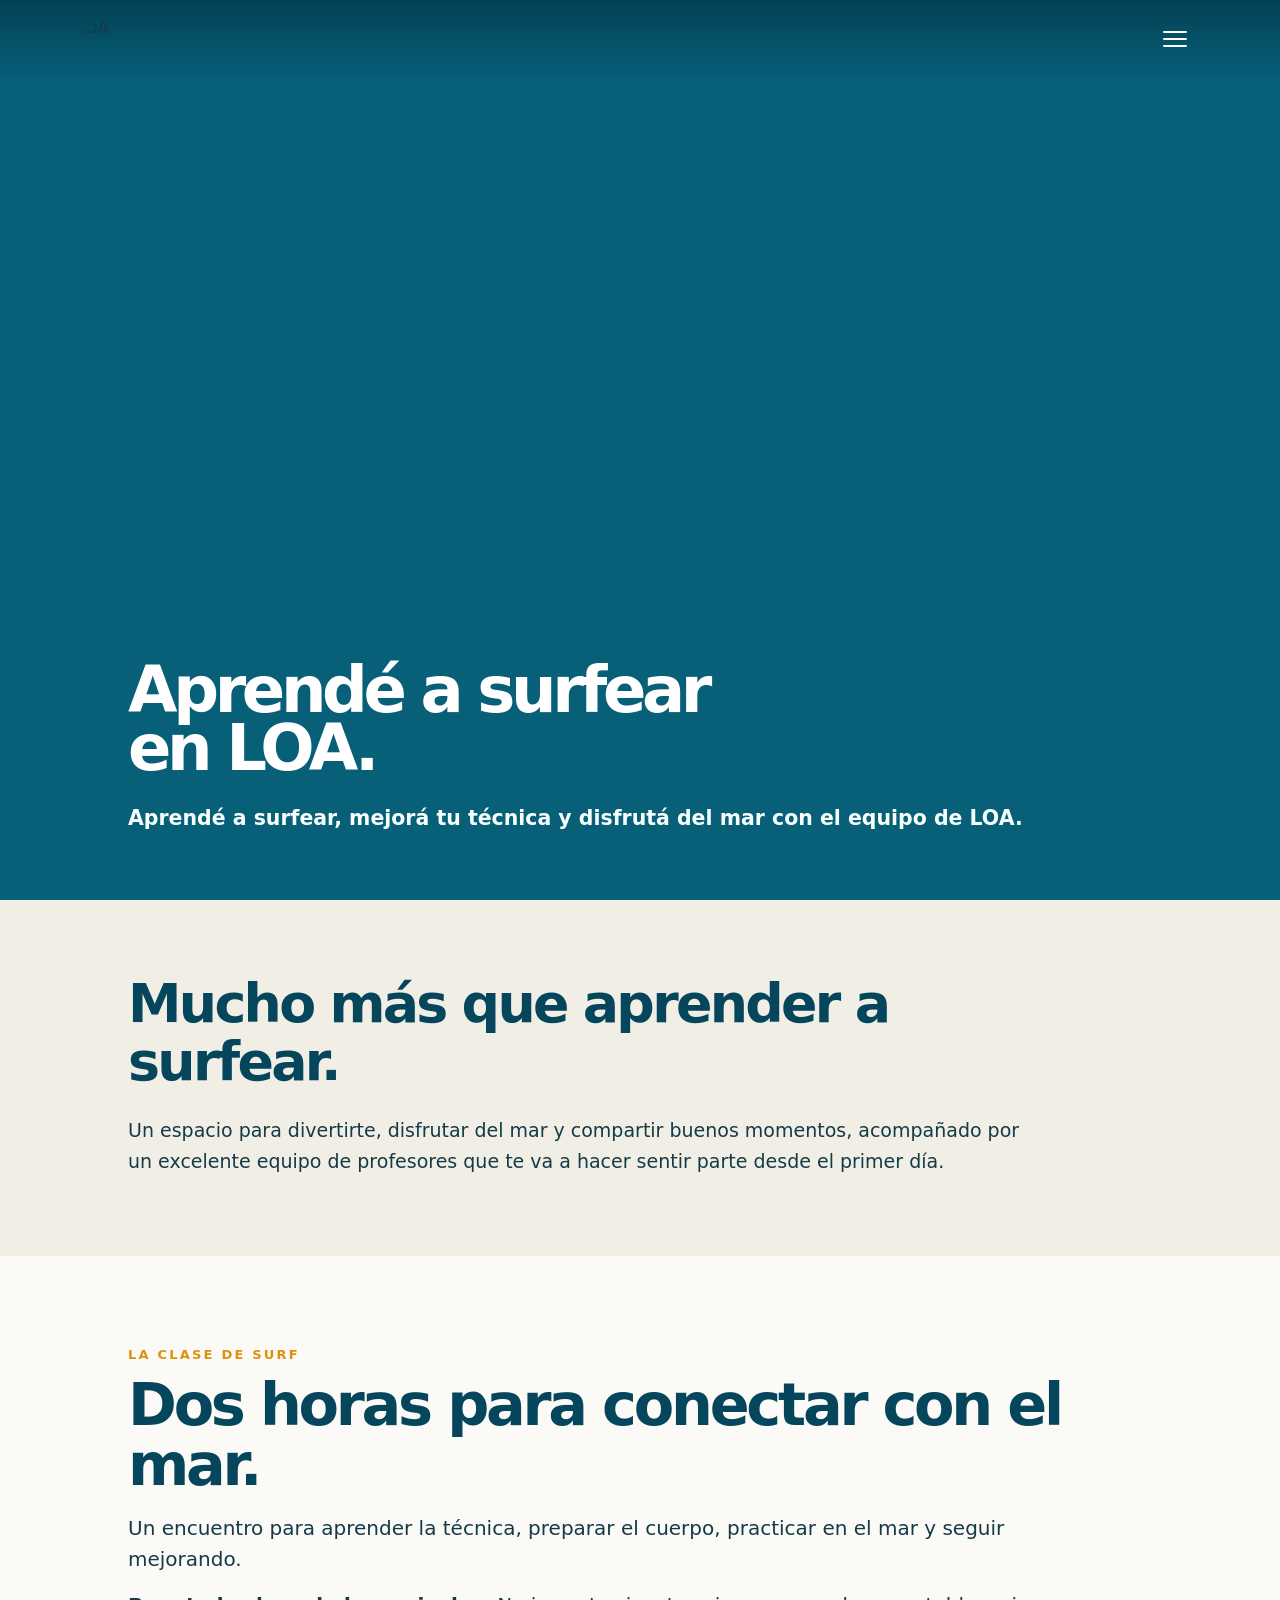
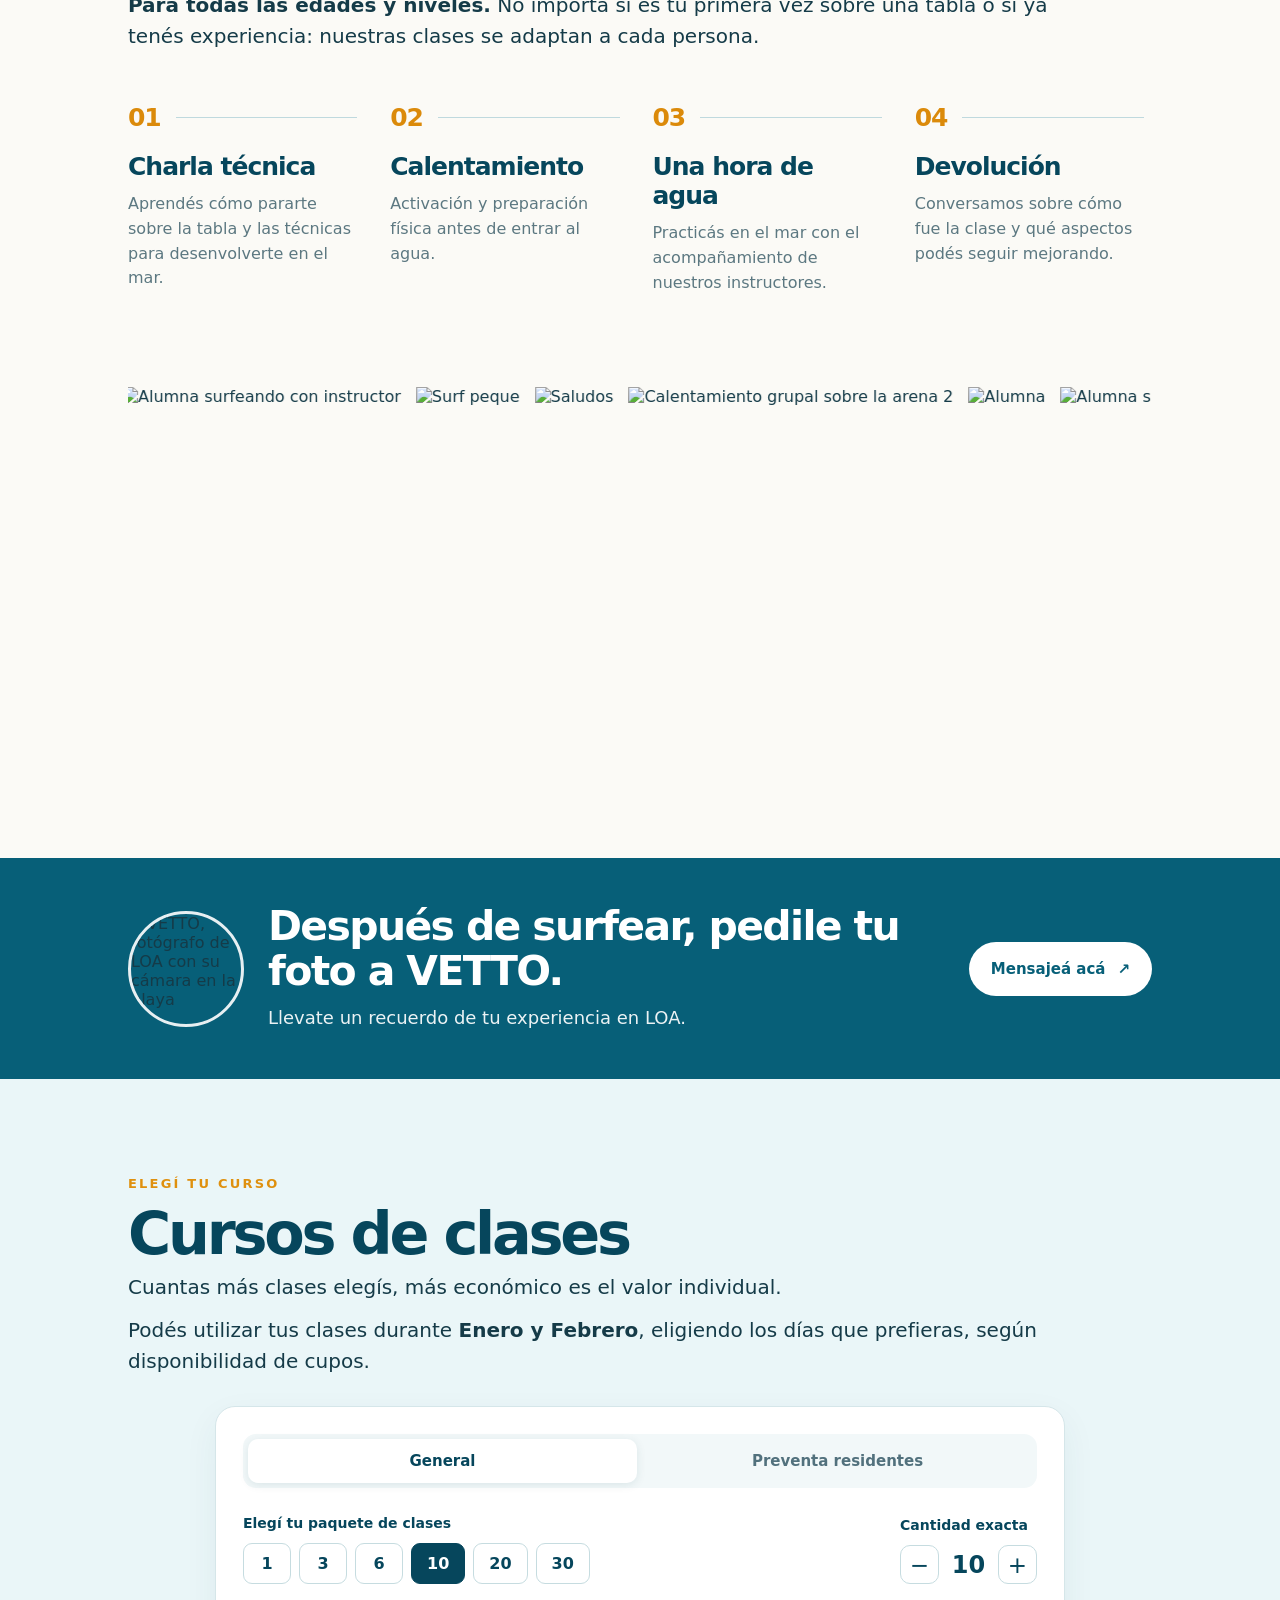
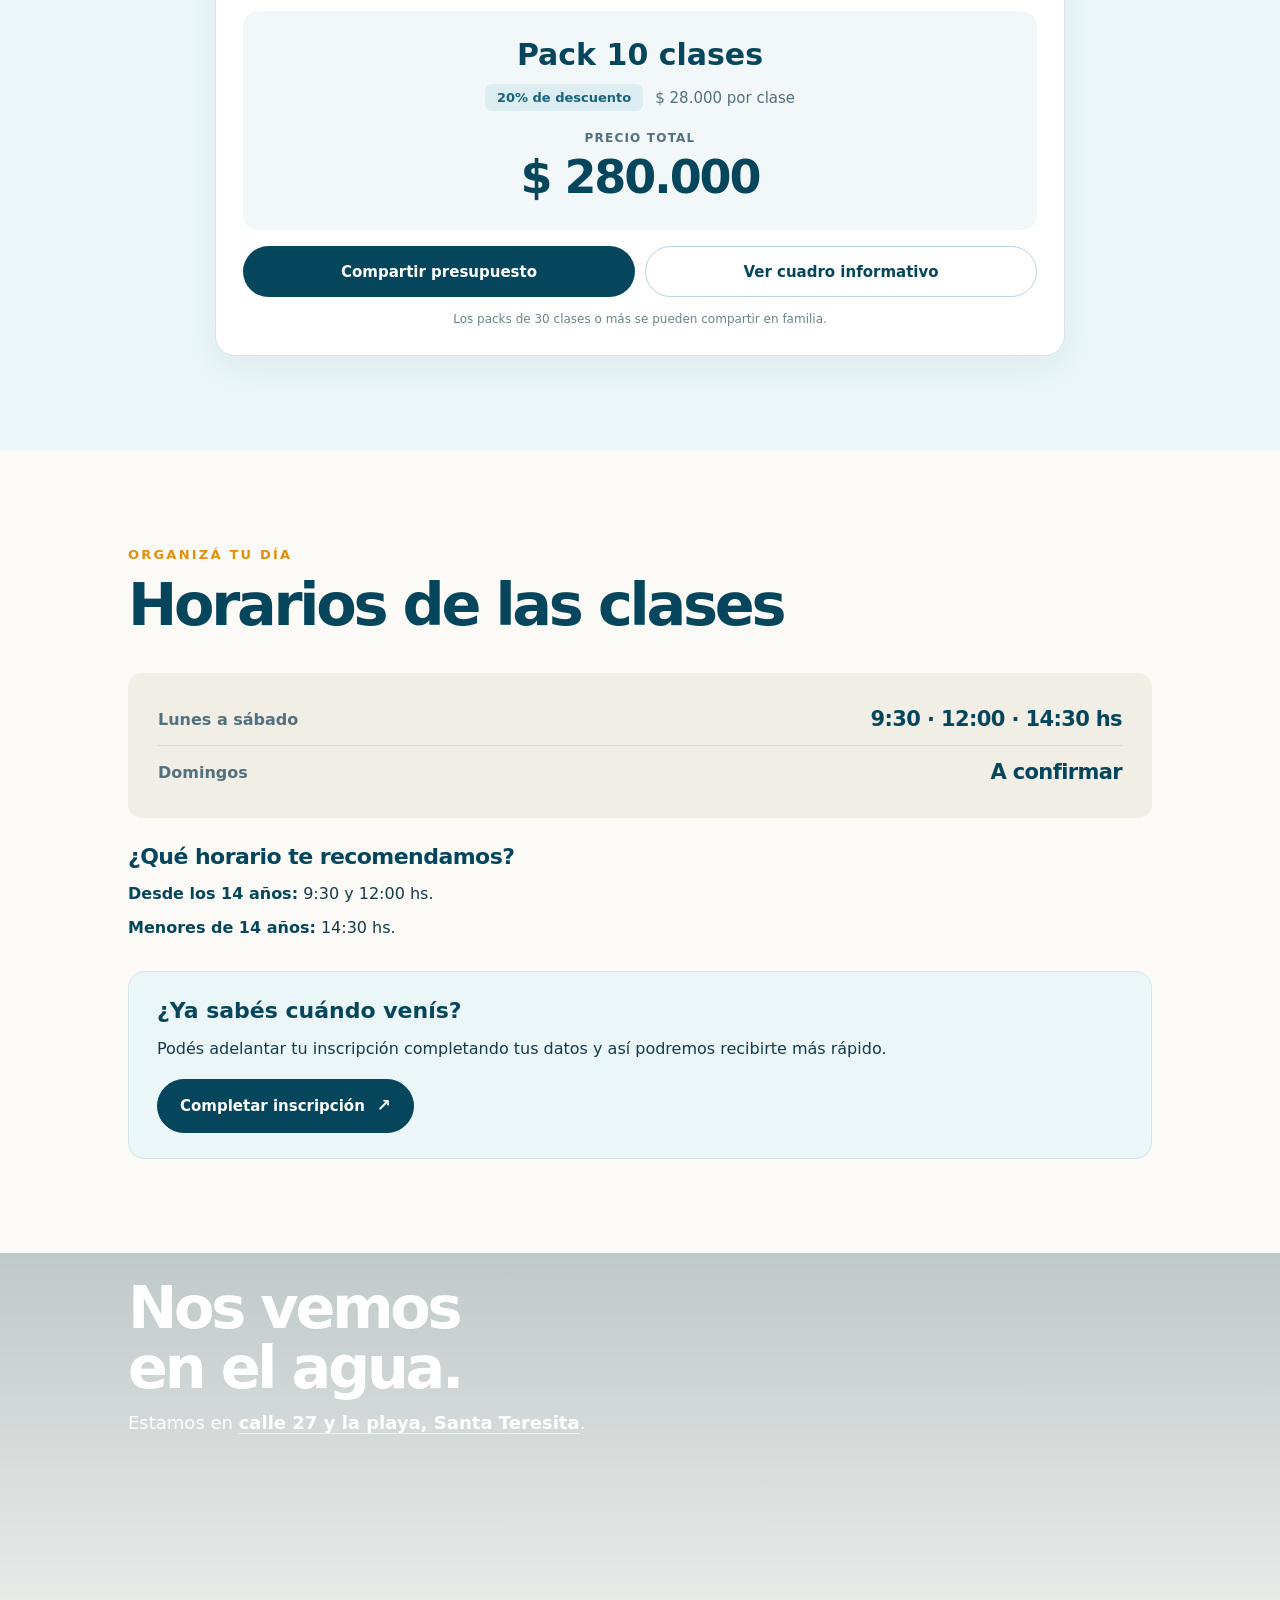
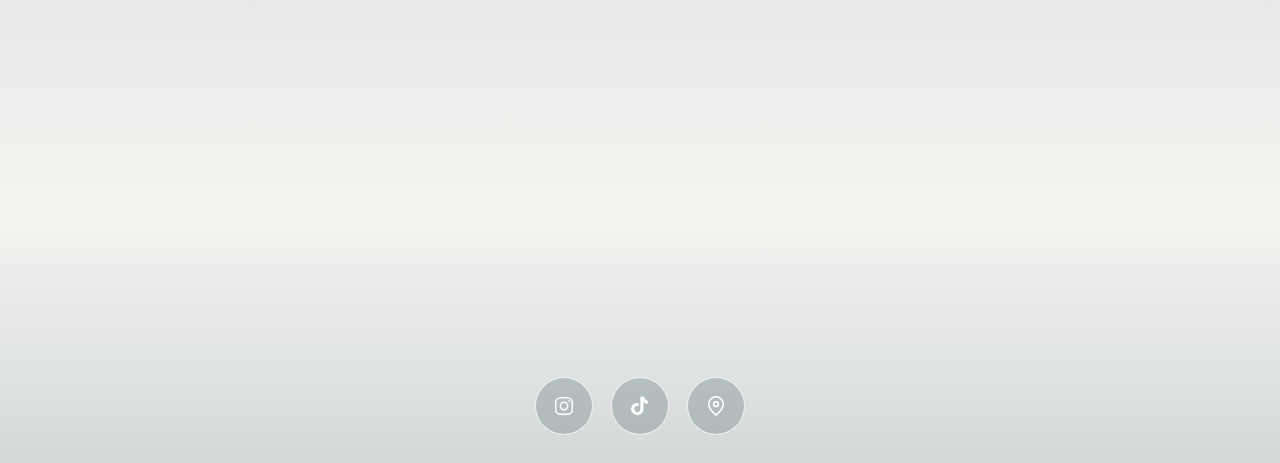
==== commit fda26eb5: "valores en vez de paquetes" ====
--- a/web/clases/index.html
+++ b/web/clases/index.html
@@ -190,7 +190,7 @@
         }
         @media(max-width:760px){#horarios .surf-hours-notice-card{margin-top:25px;}.finish{background-image:linear-gradient(180deg,rgba(3,44,58,.24) 0%,rgba(3,44,58,.10) 48%,rgba(3,44,58,.38) 100%),url("images/bottom mobile.jpg");}}
         .loa-wa-float{
-            position:fixed;right:38px;bottom:40px;z-index:90;
+            position:fixed;right:38px;bottom:max(40px,var(--wa-social-clearance,0px));z-index:90;
             display:inline-flex;align-items:center;justify-content:center;gap:0;
             width:62px;height:62px;padding:0;border-radius:999px;
             background:#25d366;color:#fff;text-decoration:none;
@@ -207,7 +207,7 @@
         .loa-wa-float.loa-wa-book{width:214px;gap:12px;padding:0 16px;}
         .loa-wa-float.loa-wa-book .loa-wa-label{display:inline;}
         .loa-wa-float:hover{background:#1ebe5d;}
-        @media(max-width:760px){.loa-wa-float{right:28px;bottom:calc(30px + env(safe-area-inset-bottom,0px));width:58px;height:58px;font-size:13px;}.loa-wa-float svg{width:29px;height:29px;}.loa-wa-float.loa-wa-book{width:190px;gap:9px;padding:0 13px;}}
+        @media(max-width:760px){.loa-wa-float{right:28px;bottom:max(calc(30px + env(safe-area-inset-bottom,0px)),var(--wa-social-clearance,0px));width:58px;height:58px;font-size:13px;}.loa-wa-float svg{width:29px;height:29px;}.loa-wa-float.loa-wa-book{width:190px;gap:9px;padding:0 13px;}}
 
         .loa-site-nav {
             position:fixed; z-index:100; top:0; left:0; right:0;
@@ -919,6 +919,7 @@
         const menu=document.getElementById('loa-menu-principal');
         const wa=document.getElementById('loa-wa-float');
         const pricing=document.getElementById('paquetes');
+        const socialIcons=document.querySelector('#contacto .surf-finish-socials a');
         if(!nav||!toggle||!menu)return;
         const setScrolled=()=>{
             const scrolled=window.scrollY>45;
@@ -926,6 +927,10 @@
             if(wa){
                 wa.classList.toggle('loa-wa-visible',scrolled);
                 wa.classList.toggle('loa-wa-book',scrolled && !!pricing && pricing.getBoundingClientRect().bottom <= window.innerHeight*.92);
+                // Al acercarse a las redes del pie, detener el botón antes de que las tape.
+                const socialTop=socialIcons?.getBoundingClientRect().top ?? window.innerHeight;
+                const clearance=Math.max(0,Math.ceil(window.innerHeight-socialTop+20));
+                wa.style.setProperty('--wa-social-clearance',`${clearance}px`);
             }
         };
         const setOpen=(open)=>{
@@ -940,7 +945,7 @@
         });
         document.addEventListener('keydown',e=>{if(e.key==='Escape')setOpen(false)});
         window.addEventListener('scroll',setScrolled,{passive:true});
-        window.addEventListener('resize',()=>setOpen(false),{passive:true});
+        window.addEventListener('resize',()=>{setOpen(false);setScrolled();},{passive:true});
         setScrolled();
     })();
 </script>
@@ -972,3 +977,4 @@
 </script>
 </body></html>
 
+
